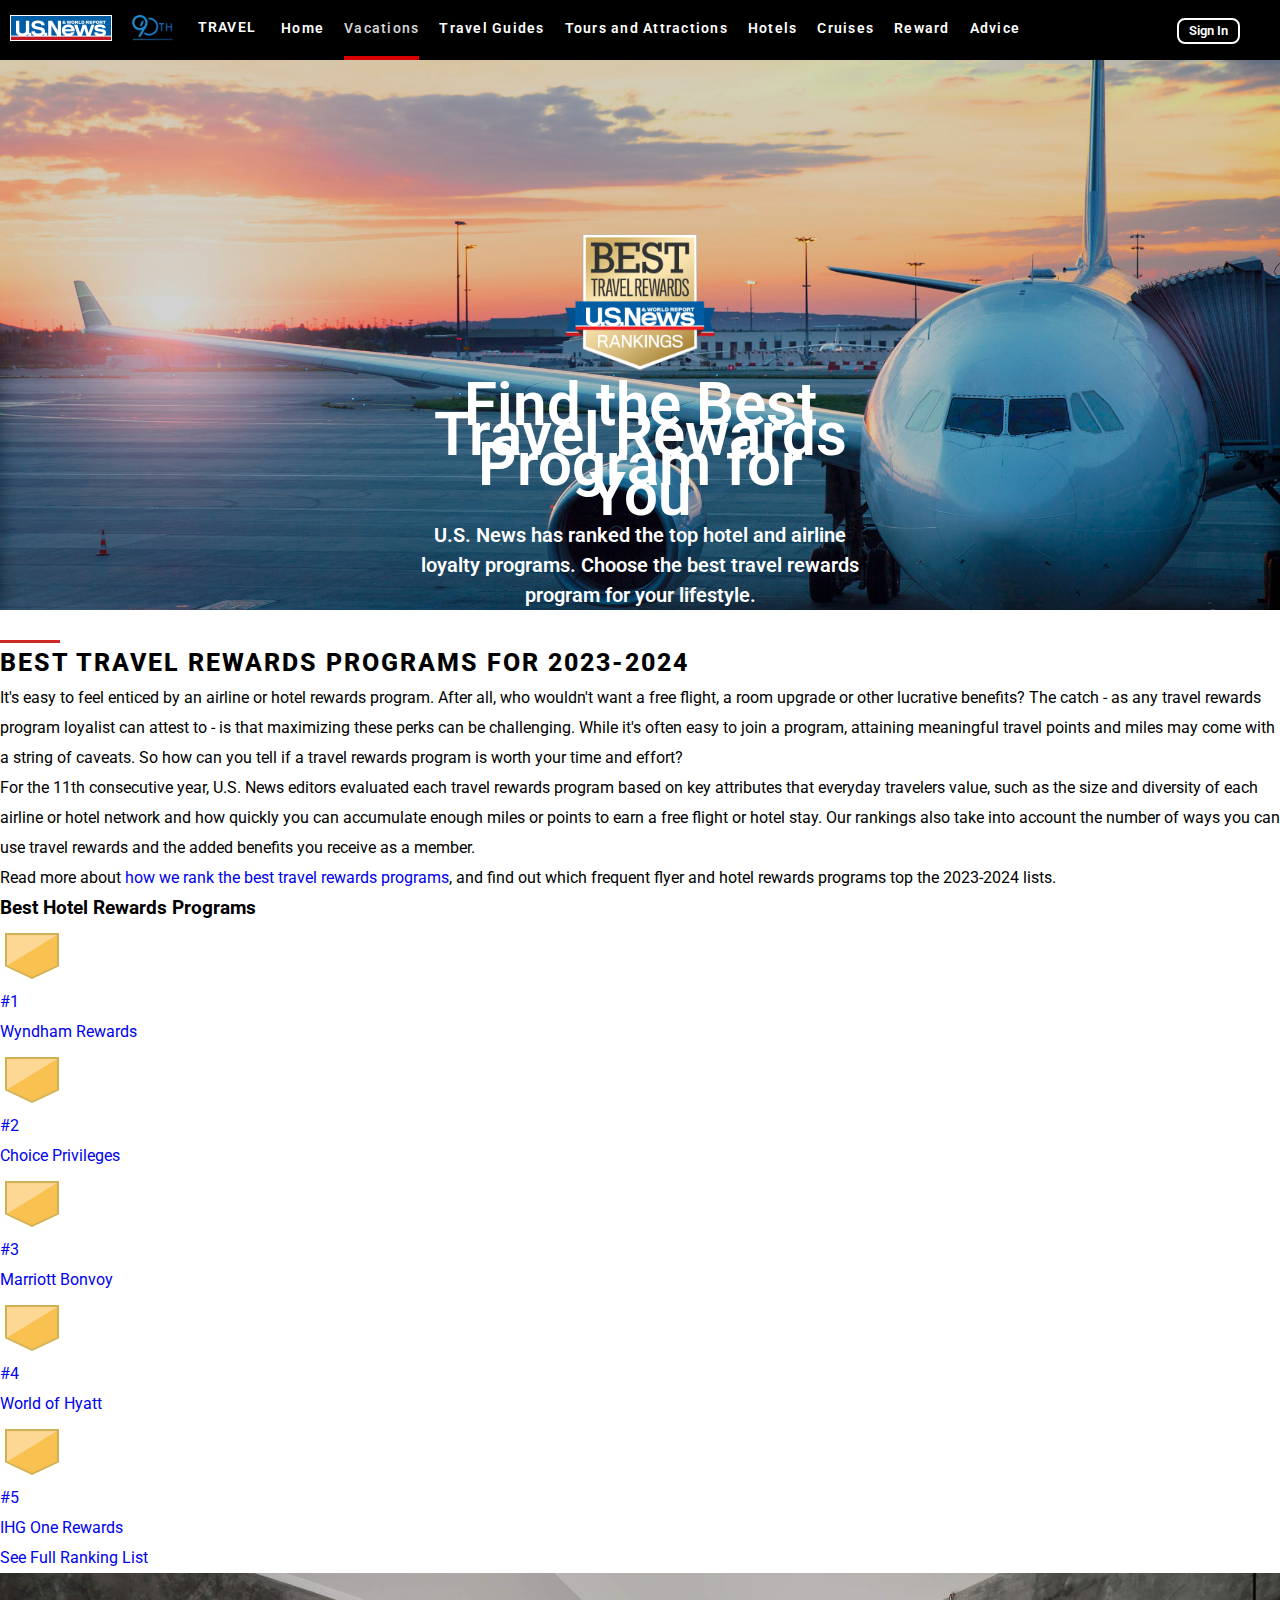
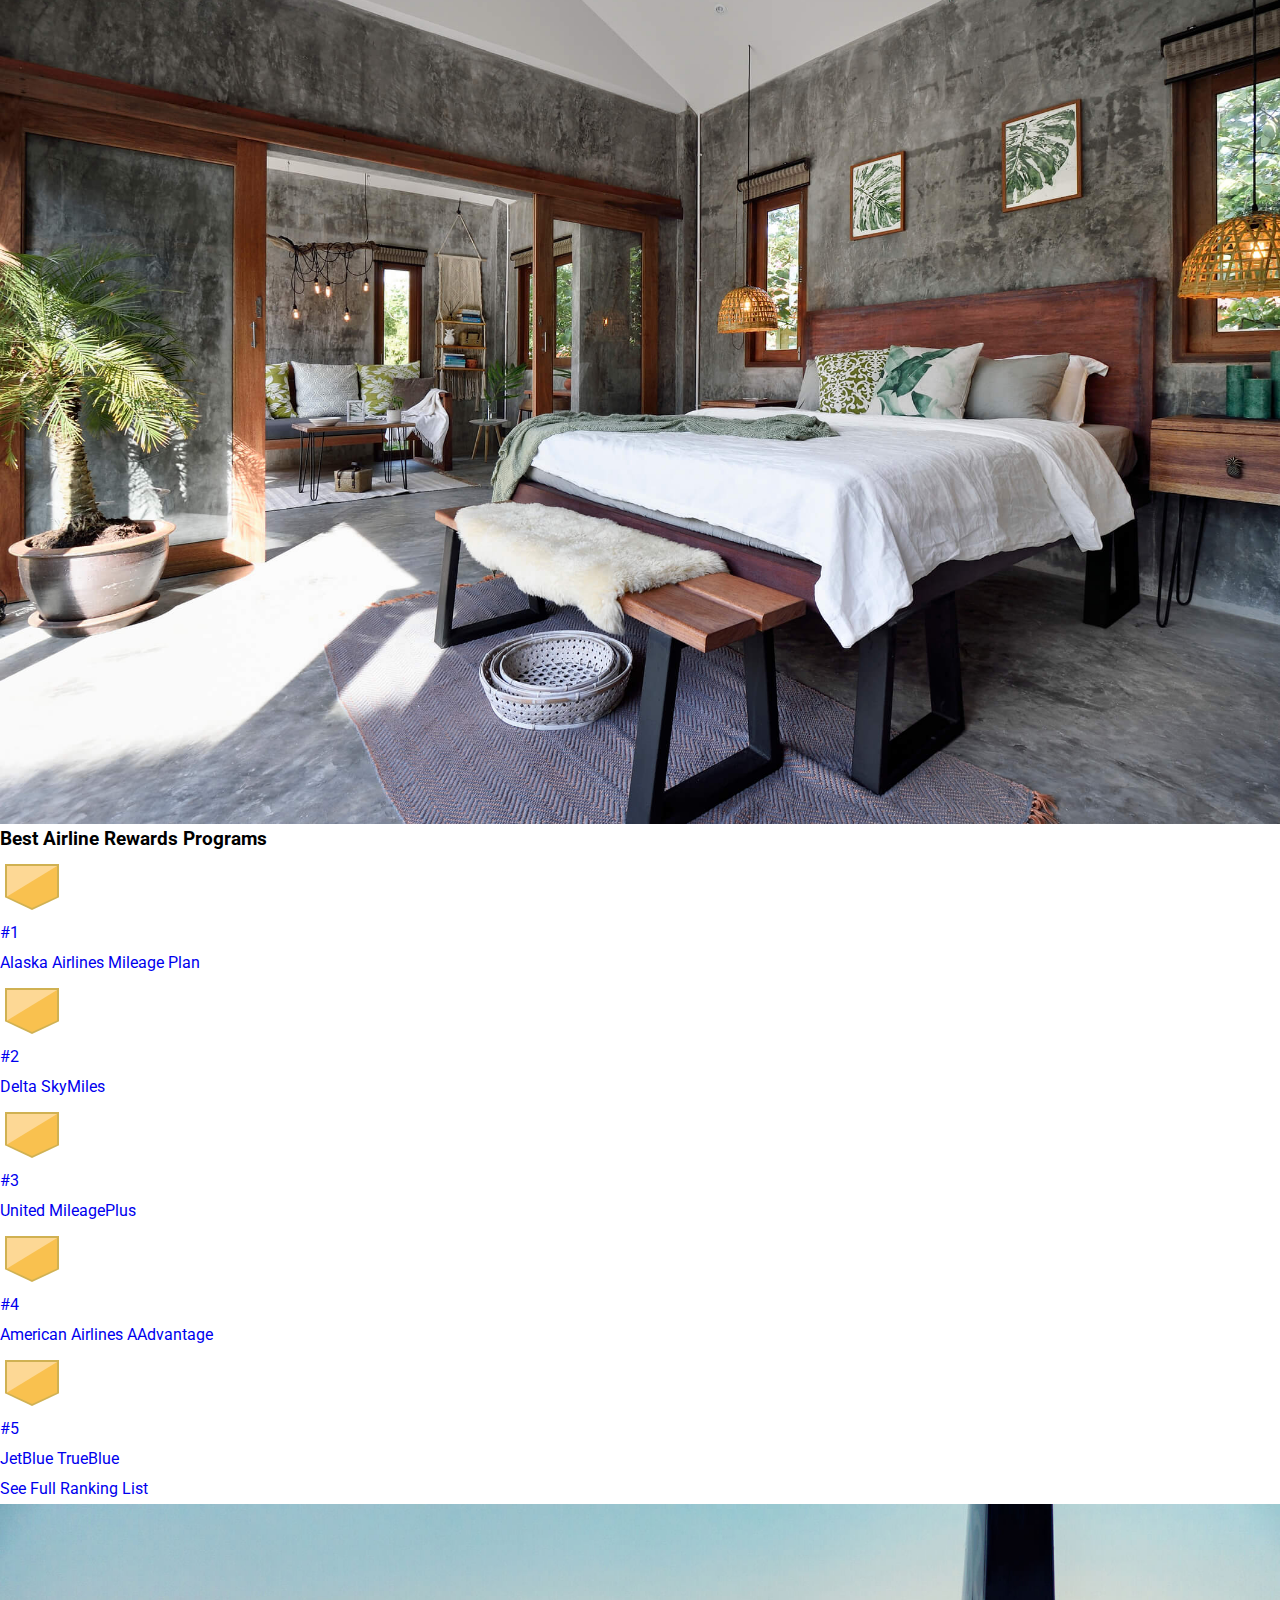
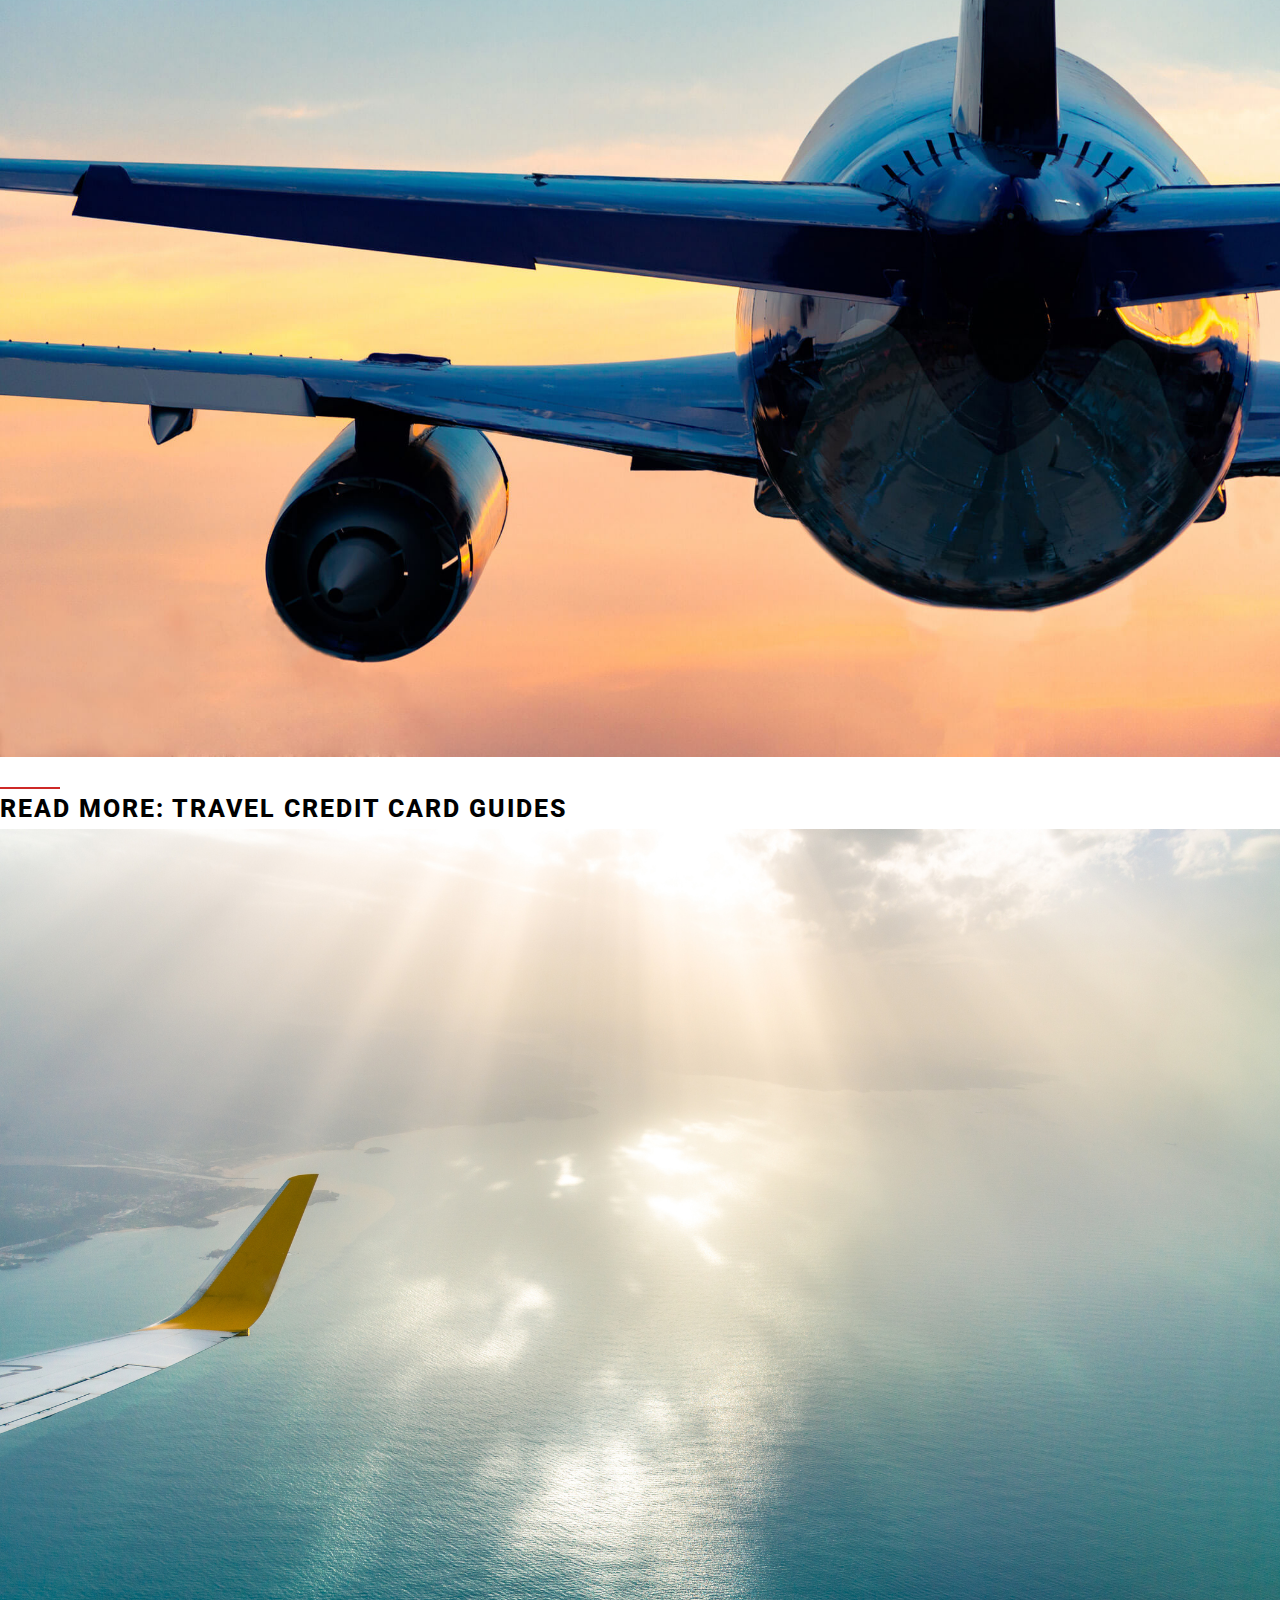
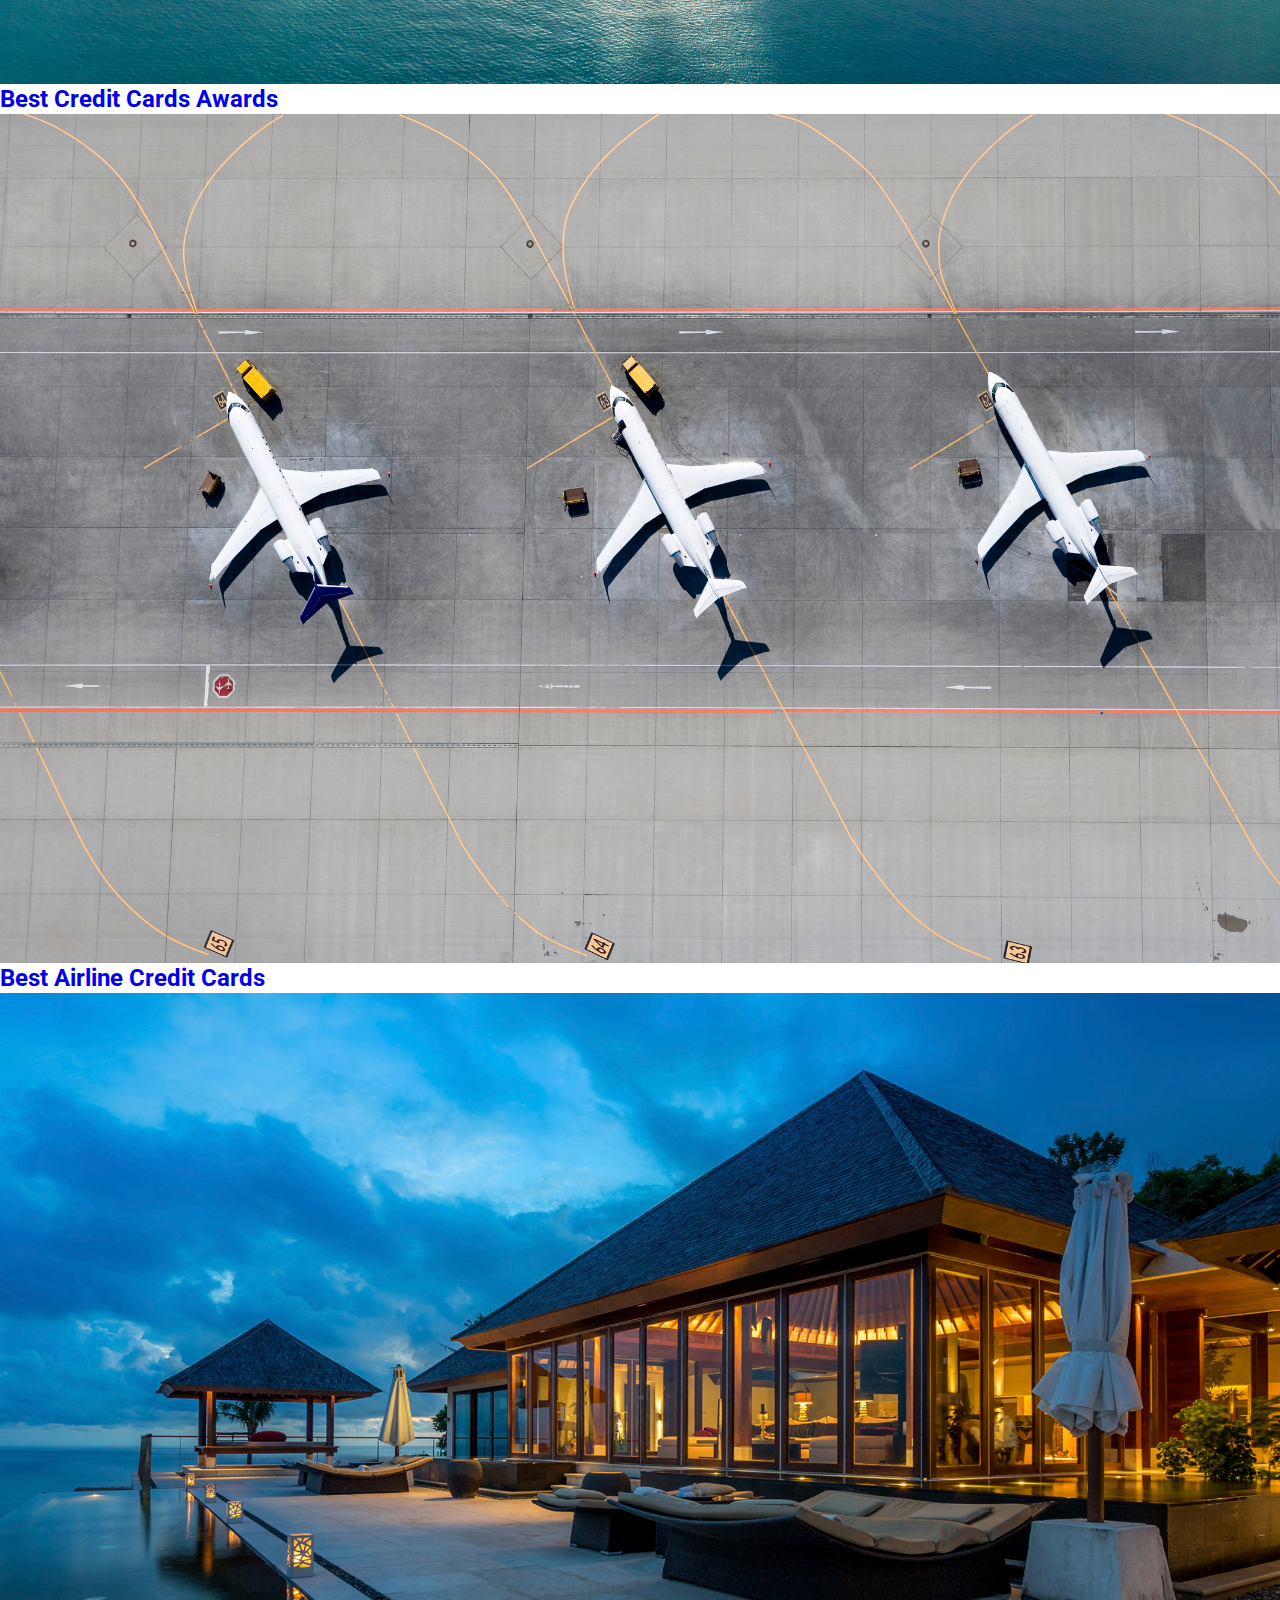
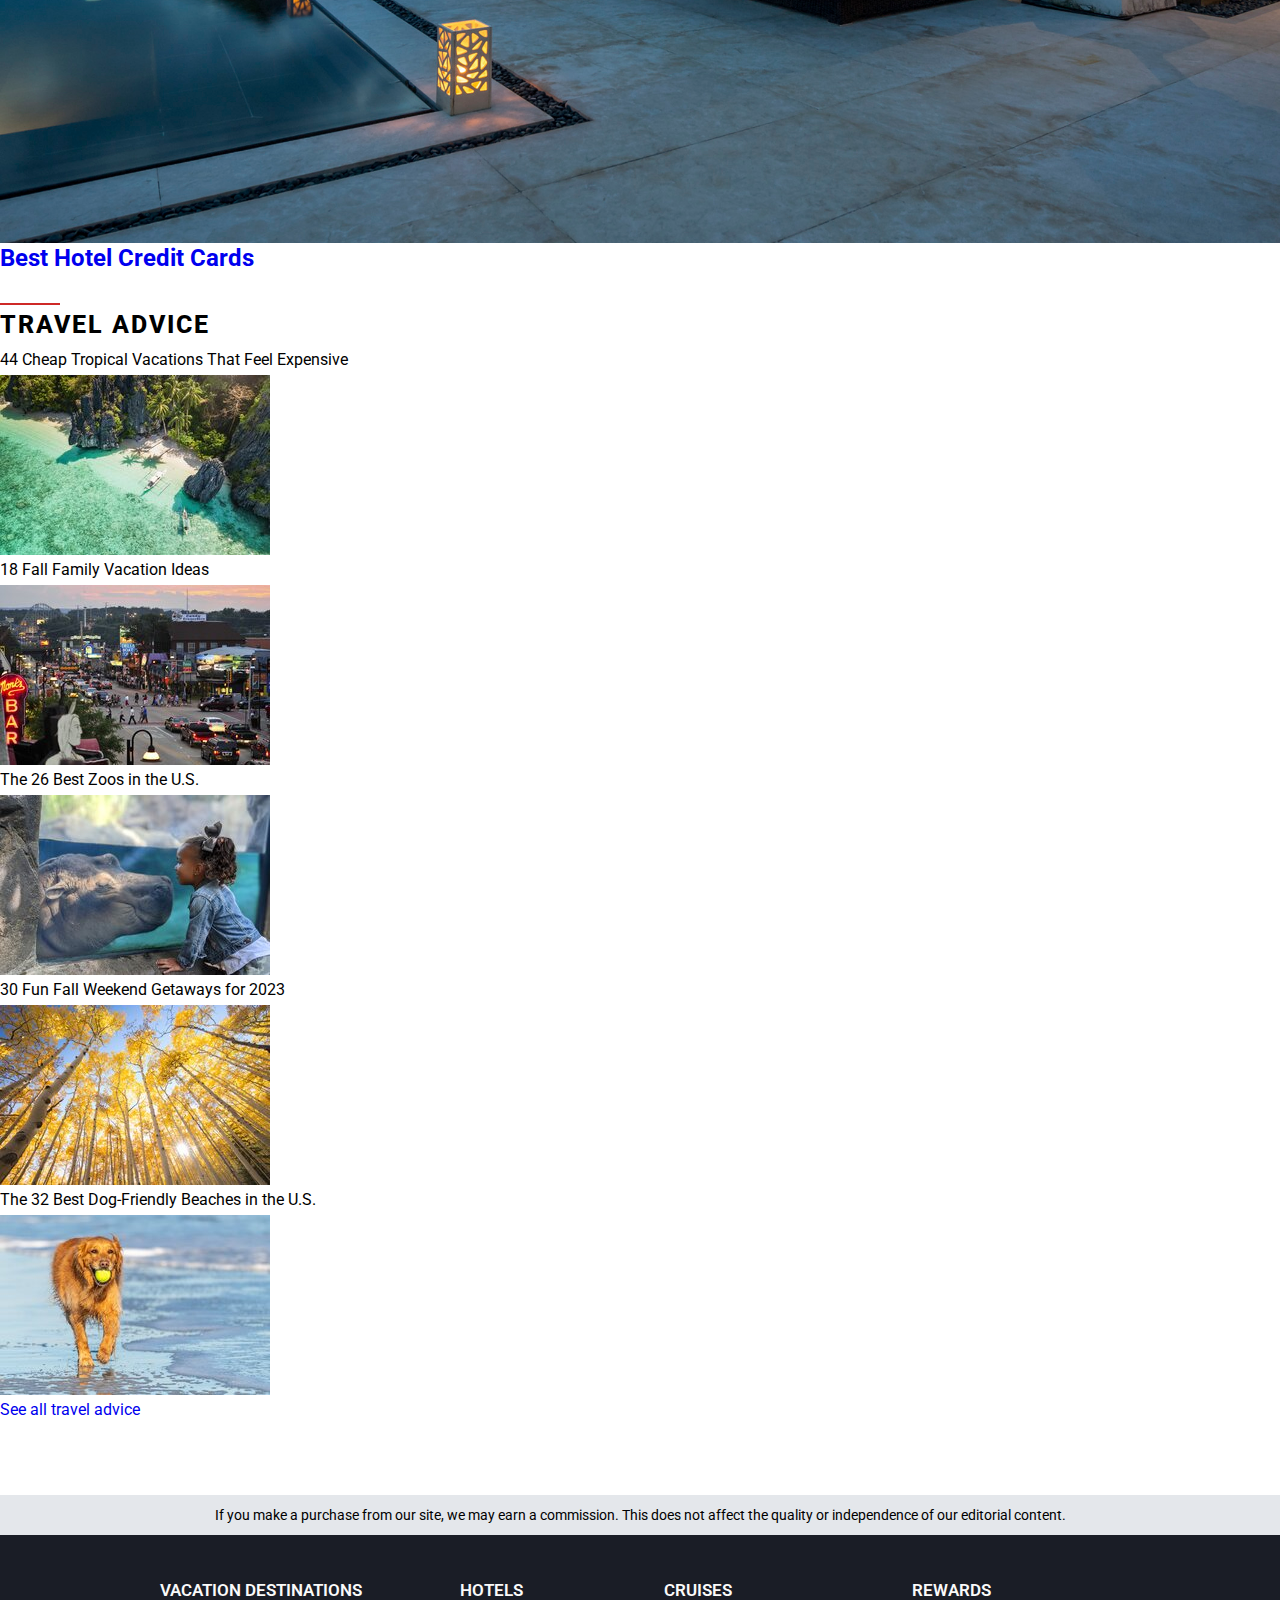
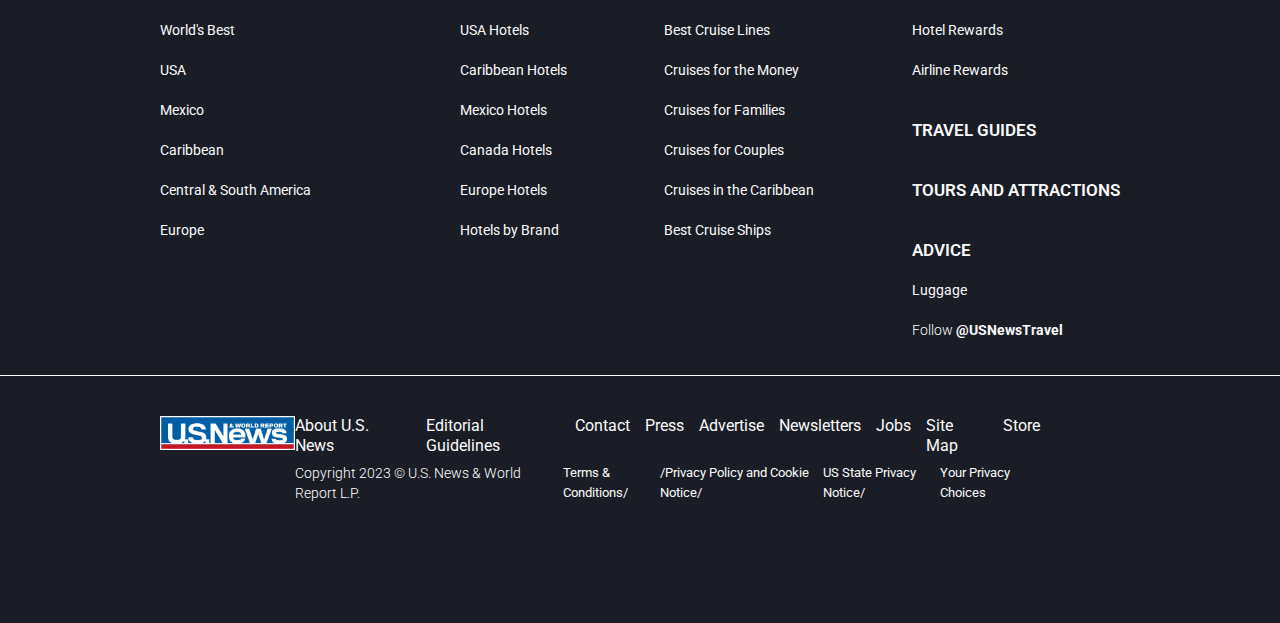
==== reward.html @ b9a73458 "reward page html" ====
<!DOCTYPE html>
<html lang="en">
  <head>
    <meta charset="UTF-8" />
    <meta http-equiv="X-UA-Compatible" content="IE=edge" />
    <meta name="viewport" content="width=device-width, initial-scale=1.0" />
    <title>Reward</title>

    <!-- logo -->
    <link
      rel="shortcut icon"
      href="./assets/logo/logo512.png"
      type="image/png"
    />
    <link
      rel="shortcut icon"
      href="./assets/logo/picture.jpg"
      type="image/jpg"
    />

    <!-- FontAwesome -->
    <link
      rel="stylesheet"
      href="https://cdnjs.cloudflare.com/ajax/libs/font-awesome/6.4.0/css/all.min.css"
      integrity="sha512-iecdLmaskl7CVkqkXNQ/ZH/XLlvWZOJyj7Yy7tcenmpD1ypASozpmT/E0iPtmFIB46ZmdtAc9eNBvH0H/ZpiBw=="
      crossorigin="anonymous"
      referrerpolicy="no-referrer"
    />

    <!-- Bootstrap 5.0.2 -->
    <link
      href="https://cdn.jsdelivr.net/npm/bootstrap@5.0.2/dist/css/bootstrap.min.css"
      rel="stylesheet"
      integrity="sha384-EVSTQN3/azprG1Anm3QDgpJLIm9Nao0Yz1ztcQTwFspd3yD65VohhpuuCOmLASjC"
      crossorigin="anonymous"
    />

    <script
      src="https://cdn.jsdelivr.net/npm/bootstrap@5.0.2/dist/js/bootstrap.bundle.min.js"
      integrity="sha384-MrcW6ZMFYlzcLA8Nl+NtUVF0sA7MsXsP1UyJoMp4YLEuNSfAP+JcXn/tWtIaxVXM"
      crossorigin="anonymous"
      defer
    ></script>

    <script
      src="https://cdn.jsdelivr.net/npm/@popperjs/core@2.9.2/dist/umd/popper.min.js"
      integrity="sha384-IQsoLXl5PILFhosVNubq5LC7Qb9DXgDA9i+tQ8Zj3iwWAwPtgFTxbJ8NT4GN1R8p"
      crossorigin="anonymous"
      defer
    ></script>
    <script
      src="https://cdn.jsdelivr.net/npm/bootstrap@5.0.2/dist/js/bootstrap.min.js"
      integrity="sha384-cVKIPhGWiC2Al4u+LWgxfKTRIcfu0JTxR+EQDz/bgldoEyl4H0zUF0QKbrJ0EcQF"
      crossorigin="anonymous"
      defer
    ></script>

    <!-- OWL carousel2 -->
    <link
      rel="stylesheet"
      href="https://cdnjs.cloudflare.com/ajax/libs/OwlCarousel2/2.3.4/assets/owl.carousel.min.css"
      integrity="sha512-tS3S5qG0BlhnQROyJXvNjeEM4UpMXHrQfTGmbQ1gKmelCxlSEBUaxhRBj/EFTzpbP4RVSrpEikbmdJobCvhE3g=="
      crossorigin="anonymous"
      referrerpolicy="no-referrer"
    />
    <link
      rel="stylesheet"
      href="https://cdnjs.cloudflare.com/ajax/libs/OwlCarousel2/2.3.4/assets/owl.theme.default.min.css"
      integrity="sha512-sMXtMNL1zRzolHYKEujM2AqCLUR9F2C4/05cdbxjjLSRvMQIciEPCQZo++nk7go3BtSuK9kfa/s+a4f4i5pLkw=="
      crossorigin="anonymous"
      referrerpolicy="no-referrer"
    />

    <!-- JQuery has to be above the Javascript -->
    <script
      src="https://cdnjs.cloudflare.com/ajax/libs/jquery/3.7.1/jquery.min.js"
      integrity="sha512-v2CJ7UaYy4JwqLDIrZUI/4hqeoQieOmAZNXBeQyjo21dadnwR+8ZaIJVT8EE2iyI61OV8e6M8PP2/4hpQINQ/g=="
      crossorigin="anonymous"
      referrerpolicy="no-referrer"
    ></script>
    <script
      src="https://cdnjs.cloudflare.com/ajax/libs/OwlCarousel2/2.3.4/owl.carousel.min.js"
      integrity="sha512-bPs7Ae6pVvhOSiIcyUClR7/q2OAsRiovw4vAkX+zJbw3ShAeeqezq50RIIcIURq7Oa20rW2n2q+fyXBNcU9lrw=="
      crossorigin="anonymous"
      referrerpolicy="no-referrer"
    ></script>

    <link rel="stylesheet" href="./assets/css/main.min.css" />
    <!-- <script src="./main.js"></script> -->
  </head>
  <body>
    <div id="reward" class="reward">
      <div class="navbar">
        <div class="left">
          <a href="./index.html"
            ><img
              class="nav special1"
              src="./assets/images/header/logo1.png"
              alt="US-News"
            />
          </a>
          <a href="./index.html"
            ><img
              class="nav special1"
              src="./assets/images/header/90th_logo.png"
              alt="90th"
            />
          </a>
          <div class="nav special2">
            <a href="!#"> travel <i class="fa-solid fa-angles-right"></i></a>
          </div>
          <ul>
            <li class="nav special4"><a href="./index.html">Home</a></li>
            <li class="nav special3">
              <a href="./vacation.html">Vacations</a>
            </li>
            <li class="nav special4"><a href="!#">Travel Guides</a></li>
            <li class="nav lower special4">
              <a href="!#">Tours and Attractions</a>
            </li>
            <li class="nav special4"><a href="!#">Hotels</a></li>
            <li class="nav special4"><a href="!#">Cruises</a></li>
            <li class="nav special4"><a href="./reward.html">Reward</a></li>
            <li class="nav special4"><a href="!#">Advice</a></li>
          </ul>
        </div>

        <div class="right">
          <div class="nav special5">
            <i class="fa-solid fa-magnifying-glass"></i>
          </div>
          <div class="nav special6">
            <button><a href="./sign_in.html">Sign In</a></button>
          </div>
          <div class="nav special5"><i class="fa-solid fa-bars"></i></div>
        </div>

        <div class="table">
          <div class="table-title">
            <a href="./index.html"><p>travel</p></a>
            <a href="./index.html"><i class="fa-solid fa-x"></i></a>
          </div>
          <div class="table-btn">
            <a href="./index.html"><div class="table-btn-detail">home</div></a>
            <a href="./vacation.html"
              ><div class="table-btn-detail">vacations</div></a
            >
            <a href="!#"><div class="table-btn-detail">travel guides</div></a>
            <a href="!#"
              ><div class="table-btn-detail">tours and attractions</div></a
            >
            <a href="!#"><div class="table-btn-detail">hotel</div></a>
            <a href="!#"><div class="table-btn-detail">cruises</div></a>
            <a href="!#"><div class="table-btn-detail">rewards</div></a>
            <a href="!#"><div class="table-btn-detail">advice >></div></a>
          </div>
          <div class="table-title">my account</div>
          <a href="./sign_in.html"
            ><div class="table-btn">
              <i class="fa-solid fa-circle-user"></i>
              sign in
            </div></a
          >
        </div>
      </div>

      <div class="banner">
        <img
          class="banner-image"
          src="./assets/images/reward/banner.jpg"
          alt="banner"
        />
        <div class="banner-information">
          <img src="./assets/images/header/reward.png" alt="Best vacations" />
          <h1>Find the Best Travel Rewards Program for You</h1>
          <h3>
            U.S. News has ranked the top hotel and airline loyalty programs.
            Choose the best travel rewards program for your lifestyle.
          </h3>
        </div>
      </div>

      <div class="body">
        <div class="main">
          <div class="line"></div>
          <h2 class="title">Best Travel Rewards Programs for 2023-2024</h2>
          <div class="main-word">
            <p class="paragraph">
              It's easy to feel enticed by an airline or hotel rewards program.
              After all, who wouldn't want a free flight, a room upgrade or
              other lucrative benefits? The catch - as any travel rewards
              program loyalist can attest to - is that maximizing these perks
              can be challenging. While it's often easy to join a program,
              attaining meaningful travel points and miles may come with a
              string of caveats. So how can you tell if a travel rewards program
              is worth your time and effort?
            </p>
            <p class="paragraph">
              For the 11th consecutive year, U.S. News editors evaluated each
              travel rewards program based on key attributes that everyday
              travelers value, such as the size and diversity of each airline or
              hotel network and how quickly you can accumulate enough miles or
              points to earn a free flight or hotel stay. Our rankings also take
              into account the number of ways you can use travel rewards and the
              added benefits you receive as a member.
            </p>
            <p class="paragraph">
              Read more about
              <a href="./reward.html"
                >how we rank the best travel rewards programs</a
              >, and find out which frequent flyer and hotel rewards programs
              top the 2023-2024 lists.
            </p>
          </div>

          <div class="main-program">
            <div class="description">
              <div class="description-word">
                <h3>Best Hotel Rewards Programs</h3>

                <a href="!#">
                  <img
                    src="./assets/images/header/mini-badge-color.png"
                    alt="gold badge"
                  />
                  <span>#1</span>
                  <p>Wyndham Rewards</p>
                </a>
                <a href="!#">
                  <img
                    src="./assets/images/header/mini-badge-color.png"
                    alt="gold badge"
                  />
                  <span>#2</span>
                  <p>Choice Privileges</p>
                </a>
                <a href="!#">
                  <img
                    src="./assets/images/header/mini-badge-color.png"
                    alt="gold badge"
                  />
                  <span>#3</span>
                  <p>Marriott Bonvoy</p>
                </a>
                <a href="!#">
                  <img
                    src="./assets/images/header/mini-badge-color.png"
                    alt="gold badge"
                  />
                  <span>#4</span>
                  <p>World of Hyatt</p>
                </a>
                <a href="!#">
                  <img
                    src="./assets/images/header/mini-badge-color.png"
                    alt="gold badge"
                  />
                  <span>#5</span>
                  <p>IHG One Rewards</p>
                </a>

                <a class="rank_list" href="!#"
                  >See Full Ranking List <i class="fa-solid fa-angles-right"></i
                ></a>
              </div>
              <a class="description-image" href="!#"
                ><img
                  src="./assets/images/reward/main-page/room.jpg"
                  alt="hotel"
              /></a>
            </div>

            <div class="description">
              <div class="description-word">
                <h3>Best Airline Rewards Programs</h3>

                <a href="!#">
                  <img
                    src="./assets/images/header/mini-badge-color.png"
                    alt="gold badge"
                  />
                  <span>#1</span>
                  <p>Alaska Airlines Mileage Plan</p>
                </a>
                <a href="!#">
                  <img
                    src="./assets/images/header/mini-badge-color.png"
                    alt="gold badge"
                  />
                  <span>#2</span>
                  <p>Delta SkyMiles</p>
                </a>
                <a href="!#">
                  <img
                    src="./assets/images/header/mini-badge-color.png"
                    alt="gold badge"
                  />
                  <span>#3</span>
                  <p>United MileagePlus</p>
                </a>
                <a href="!#">
                  <img
                    src="./assets/images/header/mini-badge-color.png"
                    alt="gold badge"
                    class="hidden"
                  />
                  <span>#4</span>
                  <p>American Airlines AAdvantage</p>
                </a>
                <a href="!#">
                  <img
                    src="./assets/images/header/mini-badge-color.png"
                    alt="gold badge"
                    class="hidden"
                  />
                  <span>#5</span>
                  <p>JetBlue TrueBlue</p>
                </a>

                <a class="rank_list" href="!#"
                  >See Full Ranking List <i class="fa-solid fa-angles-right"></i
                ></a>
              </div>
              <a class="description-image" href="!#"
                ><img
                  src="./assets/images/reward/main-page/airlines.jpg"
                  alt="airlines"
              /></a>
            </div>
          </div>

          <div class="line"></div>
          <h2 class="title">Read more: travel credit card guides</h2>
          <div class="main-cc_guide">
            <a href="!#"
              ><div class="main-cc_guide-detail">
                <img
                  src="./assets/images/reward/travel_guide/credit_card.jpg"
                  alt="Credit Card Award"
                />
                <h2>Best Credit Cards Awards</h2>
              </div></a
            >
            <a href="!#"
              ><div class="main-cc_guide-detail">
                <img
                  src="./assets/images/reward/travel_guide/airline_cc.jpg"
                  alt="Airlines Credit Card"
                />
                <h2>Best Airline Credit Cards</h2>
              </div></a
            >
            <a href="!#"
              ><div class="main-cc_guide-detail">
                <img
                  src="./assets/images/reward/travel_guide/hotels_сс.jpg"
                  alt="Hotel Credit Card"
                />
                <h2>Best Hotel Credit Cards</h2>
              </div></a
            >
          </div>
        </div>

        <div class="advice">
          <div class="line"></div>
          <h2 class="title small">travel advice</h2>
          <div class="advice-detail">
            <div class="box">
              <p class="box-word">
                44 Cheap Tropical Vacations That Feel Expensive
              </p>
              <img
                class="box-image"
                src="./assets/images/reward/travel_advice/tropical.jpg"
                alt="Tropical Vacations"
              />
            </div>
            <div class="box">
              <p class="box-word">18 Fall Family Vacation Ideas</p>
              <img
                class="box-image"
                src="./assets/images/reward/travel_advice/family_vacation.jpg"
                alt="Family Vacations"
              />
            </div>
            <div class="box">
              <p class="box-word">The 26 Best Zoos in the U.S.</p>
              <img
                class="box-image"
                src="./assets/images/reward/travel_advice/zoo.jpg"
                alt="Zoo Vacations"
              />
            </div>
            <div class="box">
              <p class="box-word">30 Fun Fall Weekend Getaways for 2023</p>
              <img
                class="box-image"
                src="./assets/images/reward/travel_advice/weekend.jpg"
                alt="Weekend Vacations"
              />
            </div>
            <div class="box">
              <p class="box-word">
                The 32 Best Dog-Friendly Beaches in the U.S.
              </p>
              <img
                class="box-image"
                src="./assets/images/reward/travel_advice/dog.jpg"
                alt="Dog-Friendly Vacations"
              />
            </div>
          </div>
          <a class="advice-list" href="!#"
            >See all travel advice <i class="fa-solid fa-angles-right"></i
          ></a>
        </div>
      </div>

      <div class="bottom">
        If you make a purchase from our site, we may earn a commission. This
        does not affect the quality or independence of our editorial content.
      </div>

      <div class="link">
        <div class="link-detail">
          <a href="!#"><h3>Vacation Destinations</h3></a>
          <ul>
            <a href="!#"><li class="link-detail-word">World's Best</li></a>
            <a href="!#"><li class="link-detail-word">USA</li></a>
            <a href="!#"><li class="link-detail-word">Mexico</li></a>
            <a href="!#"><li class="link-detail-word">Caribbean</li></a>
            <a href="!#"
              ><li class="link-detail-word">Central & South America</li></a
            >
            <a href="!#"><li class="link-detail-word">Europe</li></a>
          </ul>
        </div>

        <div class="link-detail">
          <a href="!#"><h3>hotels</h3></a>
          <ul>
            <a href="!#"><li class="link-detail-word">USA Hotels</li></a>
            <a href="!#"><li class="link-detail-word">Caribbean Hotels</li></a>
            <a href="!#"><li class="link-detail-word">Mexico Hotels</li></a>
            <a href="!#"><li class="link-detail-word">Canada Hotels</li></a>
            <a href="!#"><li class="link-detail-word">Europe Hotels</li></a>
            <a href="!#"><li class="link-detail-word">Hotels by Brand</li></a>
          </ul>
        </div>

        <div class="link-detail">
          <a href="!#"><h3>Cruises</h3></a>
          <ul>
            <a href="!#"><li class="link-detail-word">Best Cruise Lines</li></a>
            <a href="!#"
              ><li class="link-detail-word">Cruises for the Money</li></a
            >
            <a href="!#"
              ><li class="link-detail-word">Cruises for Families</li></a
            >
            <a href="!#"
              ><li class="link-detail-word">Cruises for Couples</li></a
            >
            <a href="!#"
              ><li class="link-detail-word">Cruises in the Caribbean</li></a
            >
            <a href="!#"><li class="link-detail-word">Best Cruise Ships</li></a>
          </ul>
        </div>

        <div class="link-detail">
          <a href="!#"><h3>Rewards</h3></a>
          <ul>
            <a href="!#"><li class="link-detail-word">Hotel Rewards</li></a>
            <a href="!#"><li class="link-detail-word">Airline Rewards</li></a>
          </ul>
          <a href="!#"><h3>Travel Guides</h3></a>
          <a href="!#"><h3>Tours And Attractions</h3></a>
          <a href="!#"><h3>Advice</h3></a>
          <ul>
            <a href="!#"><li class="link-detail-word">Luggage</li></a>
          </ul>
          <div class="follow">
            <p>Follow <span>@USNewsTravel</span></p>
            <i class="fa-brands fa-instagram"></i>
            <i class="fa-brands fa-twitter"></i>
          </div>
        </div>
      </div>
      <div class="line3"></div>

      <div class="footer">
        <div class="footer-image">
          <img src="./assets/images/header/logo1.png" alt="USNews" />
        </div>

        <div class="footer-information">
          <div class="footer-information-top">
            <a href="!#">About U.S. News</a>
            <a href="!#">Editorial Guidelines</a>
            <a href="!#">Contact</a>
            <a href="!#">Press</a>
            <a href="!#">Advertise</a>
            <a href="!#">Newsletters</a>
            <a href="!#">Jobs</a>
            <a href="!#">Site Map</a>
            <a href="!#">store</a>
          </div>

          <div class="footer-information-bottom">
            <p>Copyright 2023 © U.S. News & World Report L.P.</p>
            <a href="!#">Terms & Conditions/</a>
            <a href="!#">/Privacy Policy and Cookie Notice/</a>
            <a href="!#">US State Privacy Notice/</a>
            <a href="!#"
              >Your Privacy Choices <i class="fa-regular fa-hand"></i
            ></a>
          </div>
        </div>

        <div class="footer-symbol">
          <i class="fa-brands fa-facebook-f"></i>
          <i class="fa-brands fa-twitter"></i>
        </div>
      </div>
    </div>
  </body>
</html>
---- assets/css/main.min.css ----
@import"https://fonts.googleapis.com/css2?family=Roboto:wght@100;400;700&display=swap";@import"https://fonts.googleapis.com/css2?family=Lato:ital,wght@0,400;0,700;1,400;1,700&display=swap";:root{--header-h: 4.7rem}*{margin:0;padding:0;-webkit-box-sizing:border-box;box-sizing:border-box}a,a:active,a:visited{text-decoration:none}ul{list-style-type:none;padding-top:0;padding-left:0;margin-top:0;margin-bottom:0}button{cursor:pointer;border:none;outline:none}img{display:block;max-width:100%}@font-face{font-family:font_back_up;src:url(./font1.woff2) format("woff2"),url(./font2.woff2) format("woff2"),url(./font3.woff2) format("woff2");font-weight:bold;font-style:normal;font-display:fallback}*{font-family:"Roboto",Helvetica,"font_back_up",sans-serif}html{font-size:62.5%;font-family:"Roboto",Helvetica,"font_back_up",sans-serif}body{font-size:1.6rem;line-height:3rem}.screen{background-color:#fff;width:100%;height:100%}.line2{background-color:#e4e4e4;height:.5px;width:100%;margin:2rem 0}.line{background-color:#ce2927;height:2.5px;width:6rem;margin-top:3rem}.line3{background-color:#fff;height:.6px;width:100%}.title{text-transform:uppercase;font-weight:800;font-size:2.5rem;letter-spacing:2px;line-height:4rem}.subTitle{text-transform:capitalize;font-weight:800;font-size:2.3rem;line-height:3.5rem;padding:2rem 0}.slider{width:100%}.slider .carousel-inner .carousel-item img{height:70rem}.slider .carousel-caption{text-align:start;padding-bottom:25rem}.slider .carousel-caption h5{font-size:3rem;line-height:4rem;text-transform:uppercase;font-weight:500}.slider .carousel-caption p{font-size:1.4rem;line-height:3rem;padding:2rem 0;padding-right:50rem;font-weight:lighter}.slider .carousel-caption .banner-button-left{background-color:rgba(0,0,0,0);color:#fff;padding:.5rem 1.5rem;border-radius:5px;text-transform:uppercase;border:2px solid #fff;margin-right:5px}.slider .carousel-caption .banner-button-left:hover{background-color:#1bd5c9}.slider .carousel-caption .banner-button-right{background-color:rgba(0,0,0,0);color:#fff;padding:.5rem 1.5rem;border-radius:5px;text-transform:uppercase;border:2px solid #fff}.slider .carousel-caption .banner-button-right:hover{background-color:#1bd5c9}:root{--nav-height: 3rem}.navbar{background-color:#000;height:6rem;width:100%;display:-webkit-box;display:-ms-flexbox;display:flex;-webkit-box-pack:justify;-ms-flex-pack:justify;justify-content:space-between;padding:0 .5rem;margin:0;position:relative}.navbar .nav{font-size:1.4rem;font-weight:600;margin:0 .5rem;line-height:5.6rem;text-transform:capitalize;letter-spacing:1.25px}.navbar .nav a{color:#fff}.navbar .left{display:-webkit-box;display:-ms-flexbox;display:flex;-webkit-box-align:center;-ms-flex-align:center;align-items:center;gap:1rem}.navbar .left .lower{text-transform:none}.navbar .left .special1{height:3rem;border-bottom:4px solid #000}.navbar .left .special2{text-transform:uppercase;border-bottom:4px solid #000;line-height:3rem;padding:.5rem}.navbar .left .special2 a .fa-angles-right{font-size:.9rem;font-weight:600}.navbar .left .special2:hover{background-color:rgba(211,215,220,.511);opacity:85%;border-radius:7px;-webkit-transition:all .5s ease;transition:all .5s ease}.navbar .left ul{display:-webkit-box;display:-ms-flexbox;display:flex;-webkit-box-align:center;-ms-flex-align:center;align-items:center;gap:1rem}.navbar .left ul .special3{border-bottom:4px solid red;font-weight:500;opacity:85%}.navbar .left ul .special4{border-bottom:4px solid #000}.navbar .left ul .special4:hover{border-bottom:4px solid red;opacity:85%;-webkit-transition:all .5s ease;transition:all .5s ease}.navbar .right{display:-webkit-box;display:-ms-flexbox;display:flex;-webkit-box-align:center;-ms-flex-align:center;align-items:center;color:#fff}.navbar .right .special5{margin:0 .5rem;font-size:1.8rem;line-height:2rem;padding:1rem 1rem}.navbar .right .special5:hover{background-color:rgba(211,215,220,.656);opacity:85%;border-radius:7px;-webkit-transition:all .5s ease;transition:all .5s ease;cursor:pointer}.navbar .right .special6 button{background-color:rgba(0,0,0,0);border:2px solid #fff;line-height:2rem;margin:1rem 0rem;padding:.1rem 1rem;border-radius:8px;font-size:1.3rem;font-weight:600}.navbar .right .special6 button:hover{-webkit-box-shadow:#111 0px 0px 0px 2px,#fff 0px 0px 0px 3px;box-shadow:#111 0px 0px 0px 2px,#fff 0px 0px 0px 3px;-webkit-transition:all .5s ease;transition:all .5s ease}.navbar .table{z-index:999;color:#fff;background-color:#000;margin:0;padding:.5rem 1.5rem;width:30rem;position:absolute;top:6rem;right:0;display:none}.navbar .table-title{text-transform:uppercase;font-size:1.8rem;font-weight:600;opacity:70%;display:-webkit-box;display:-ms-flexbox;display:flex;-webkit-box-pack:justify;-ms-flex-pack:justify;justify-content:space-between;max-height:3rem;margin-bottom:1rem}.navbar .table-btn{margin-bottom:2rem;text-transform:capitalize;font-size:1.7rem;font-weight:600}.navbar .table-btn-detail{text-transform:capitalize;font-size:1.7rem;font-weight:600}.navbar .table a{color:#fff}.navbar #home>div.navbar>div.right>div:nth-child(3):hover .table{display:block}@media screen and (max-width: 46.1875em){.navbar .left ul{display:none}.navbar .table{width:25rem}}.banner{position:relative}.banner-image{width:100%;height:55rem;-o-object-fit:cover;object-fit:cover}.banner-information{position:absolute;display:-webkit-box;display:-ms-flexbox;display:flex;-webkit-box-orient:vertical;-webkit-box-direction:normal;-ms-flex-direction:column;flex-direction:column;-webkit-box-align:center;-ms-flex-align:center;align-items:center;-webkit-box-pack:center;-ms-flex-pack:center;justify-content:center;text-align:center;-webkit-transform:translateY(-100%);transform:translateY(-100%);padding:0 42rem}.banner-information img{width:15rem}.banner-information h1{color:#fff;font-size:6rem;padding-top:2rem;font-weight:600}.banner-information h3{color:#fff;font-size:2rem;padding-top:1rem;font-weight:600}.banner-information .banner-information-search{padding:2.5rem 0;display:-webkit-box;display:-ms-flexbox;display:flex}.banner-information .banner-information-search .space{width:57rem;height:5rem;padding:1rem;border-top-left-radius:5px;border-bottom-left-radius:5px;border:none}.banner-information .banner-information-search .search{width:9rem;height:5rem;padding:1rem;font-size:1.9rem;text-transform:capitalize;color:#fff;font-weight:600;background-color:#ce2927;border-top-right-radius:5px;border-bottom-right-radius:5px}.banner-information .banner-information-search .search:hover{background-color:#b92523}.banner-information p{padding-top:5rem}.banner-information p a{color:#fff;font-size:1.4rem}.banner-information p a span{font-weight:600}.vacation .banner-information{padding:0 33rem}.vacation .banner-information h3{padding-bottom:5rem}@media screen and (max-width: 46.1875em){.banner{position:relative;width:100%}.banner-image{-o-object-fit:fill;object-fit:fill;height:40rem}.banner-information{padding:0 5rem}.banner-information img{width:15rem}.banner-information h1{font-size:3rem}.banner-information h3{font-size:1.5rem}.banner-information .banner-information-search .space{width:30rem;height:4rem}.banner-information .banner-information-search .search{width:9rem;height:4rem;font-size:1.9rem;line-height:1.9rem}.banner-information p{padding-top:2rem}.vacation .banner-information{padding:0 10rem}}.bottom{margin-top:7rem;padding:0;background-color:#e4e7eb;line-height:4rem;text-align:center;font-size:1.4rem}.link{background-color:#1a1d26;padding:0 16rem;padding-top:2rem;display:-webkit-box;display:-ms-flexbox;display:flex;-webkit-box-pack:justify;-ms-flex-pack:justify;justify-content:space-between}.link-detail{display:-webkit-box;display:-ms-flexbox;display:flex;-webkit-box-orient:vertical;-webkit-box-direction:normal;-ms-flex-direction:column;flex-direction:column;gap:1rem;padding-bottom:3rem}.link-detail h3{text-transform:uppercase;font-size:1.7rem;font-weight:600;margin-top:2rem}.link-detail h3:hover{opacity:80%;-webkit-transition:opacity .3s ease-in-out;transition:opacity .3s ease-in-out}.link-detail a{color:#fafafa}.link-detail ul{display:-webkit-box;display:-ms-flexbox;display:flex;-webkit-box-orient:vertical;-webkit-box-direction:normal;-ms-flex-direction:column;flex-direction:column;gap:1rem}.link-detail ul li{font-size:1.4rem;font-weight:400}.link-detail .follow{display:-webkit-box;display:-ms-flexbox;display:flex;color:#fafafa;font-size:1.4rem;font-weight:300}.link-detail .follow span{font-weight:700}.link-detail .follow i{line-height:2.7rem;padding-left:1.5rem;font-size:1.8rem}.footer{background-color:#1a1d26;padding:4rem 16rem 12rem 16rem;display:-webkit-box;display:-ms-flexbox;display:flex;-webkit-box-pack:justify;-ms-flex-pack:justify;justify-content:space-between}.footer-image{height:4rem;width:16rem}.footer-information{padding-right:5rem;display:-webkit-box;display:-ms-flexbox;display:flex;-webkit-box-orient:vertical;-webkit-box-direction:normal;-ms-flex-direction:column;flex-direction:column;line-height:2rem}.footer-information a{color:#fafafa}.footer-information-top{display:-webkit-box;display:-ms-flexbox;display:flex;gap:1.5rem;text-transform:capitalize;padding-bottom:.7rem}.footer-information-bottom{display:-webkit-box;display:-ms-flexbox;display:flex;-webkit-box-orient:horizontal;-webkit-box-direction:normal;-ms-flex-direction:row;flex-direction:row;font-size:1.3rem}.footer-information-bottom p{padding-right:2rem;font-weight:300;color:#fff;font-size:1.4rem}.footer-symbol{display:-webkit-box;display:-ms-flexbox;display:flex;-webkit-box-orient:horizontal;-webkit-box-direction:normal;-ms-flex-direction:row;flex-direction:row;gap:3rem;font-size:2rem;padding-top:1rem}.footer-symbol i{color:#fafafa}@media screen and (max-width: 46.1875em){.bottom{margin-top:5rem;padding:1rem 2rem;line-height:2.5rem}.link{display:-webkit-box;display:-ms-flexbox;display:flex;-webkit-box-orient:vertical;-webkit-box-direction:normal;-ms-flex-direction:column;flex-direction:column;-webkit-box-align:center;-ms-flex-align:center;align-items:center;text-align:center}.link-detail{padding-bottom:1rem}.link-detail ul{display:none}.footer{display:-webkit-box;display:-ms-flexbox;display:flex;-webkit-box-orient:vertical;-webkit-box-direction:normal;-ms-flex-direction:column;flex-direction:column;-webkit-box-align:center;-ms-flex-align:center;align-items:center;padding:3rem 5rem}.footer-information{margin-top:4rem;padding-right:5rem;display:-webkit-box;display:-ms-flexbox;display:flex;-webkit-box-orient:vertical;-webkit-box-direction:normal;-ms-flex-direction:column;flex-direction:column;line-height:2rem}.footer-information-top{display:-webkit-box;display:-ms-flexbox;display:flex;gap:1.5rem;text-transform:capitalize;padding-bottom:.7rem;-ms-flex-wrap:wrap;flex-wrap:wrap;-webkit-box-pack:center;-ms-flex-pack:center;justify-content:center;margin-bottom:2rem}}.home .body{padding:0 16rem}.home .body .top{display:-webkit-box;display:-ms-flexbox;display:flex;-webkit-box-orient:horizontal;-webkit-box-direction:normal;-ms-flex-direction:row;flex-direction:row;-webkit-box-pack:justify;-ms-flex-pack:justify;justify-content:space-between;margin-top:4rem}.home .body .top a{text-align:center;color:#000;border:.5px solid rgba(0,0,0,.15);width:28rem;border-top-right-radius:5px;border-top-left-radius:5px}.home .body .top a:hover{-webkit-box-shadow:0 0 2px 2px rgba(0,0,0,.15);box-shadow:0 0 2px 2px rgba(0,0,0,.15);-webkit-transition:all .3s ease-in-out;transition:all .3s ease-in-out}.home .body .top a img{border-top-right-radius:5px;border-top-left-radius:5px}.home .body .top a h2{text-transform:capitalize;font-size:2.5rem;font-weight:600;padding:2rem 0}.home .body .advice_mobile{display:none}.home .body .advice-top{display:-webkit-box;display:-ms-flexbox;display:flex;-webkit-box-orient:horizontal;-webkit-box-direction:normal;-ms-flex-direction:row;flex-direction:row;-webkit-box-pack:justify;-ms-flex-pack:justify;justify-content:space-between}.home .body .advice-top a p{color:#1263d3;text-transform:capitalize;font-weight:700}.home .body .advice-top a p i{font-size:.9rem}.home .body .advice-top a p:hover{color:#00206b;-webkit-transition:color .3s ease-in-out;transition:color .3s ease-in-out}.home .body .advice-body{display:-webkit-box;display:-ms-flexbox;display:flex;gap:3.2rem}.home .body .advice-body img{border-radius:5px;-webkit-box-shadow:0 0 4px 3px rgba(0,0,0,.15);box-shadow:0 0 4px 3px rgba(0,0,0,.15);opacity:70%;width:100%;height:100%;-o-object-fit:cover;object-fit:cover}.home .body .advice-body .image{position:relative;border-radius:5px;background:-webkit-gradient(linear, left bottom, left top, from(rgb(0, 0, 0)), color-stop(70%, rgba(17, 17, 17, 0.3)), to(rgb(17, 17, 17)));background:linear-gradient(0deg, rgb(0, 0, 0), rgba(17, 17, 17, 0.3) 70%, rgb(17, 17, 17))}.home .body .advice-body .image p{position:absolute;z-index:10;color:#fff}.home .body .advice-body .image p:hover{opacity:80%}.home .body .advice-body .image:hover img{opacity:50%;-webkit-transition:opacity .3s ease-in-out;transition:opacity .3s ease-in-out}.home .body .advice-body-left{-webkit-box-flex:1;-ms-flex:1;flex:1;display:-webkit-box;display:-ms-flexbox;display:flex;-webkit-box-orient:vertical;-webkit-box-direction:normal;-ms-flex-direction:column;flex-direction:column;gap:3.2rem}.home .body .advice-body-left .left1{height:41rem}.home .body .advice-body-left .left2{height:58rem}.home .body .advice-body-right{-webkit-box-flex:1;-ms-flex:1;flex:1;display:-webkit-box;display:-ms-flexbox;display:flex;-webkit-box-orient:vertical;-webkit-box-direction:normal;-ms-flex-direction:column;flex-direction:column;gap:3.2rem}.home .body .advice-body-right .firstLine{display:-webkit-box;display:-ms-flexbox;display:flex;gap:3.2rem}.home .body .advice-body-right .firstLine img{height:43rem}.home .body .advice-body-right .secondLine img{height:40rem}.home .body .advice-body .description1{bottom:3rem;left:3rem;font-size:3.5rem;font-weight:800;margin-right:15rem}.home .body .advice-body .description2{bottom:1rem;left:3rem;font-size:2rem;font-weight:800}.home .body .go .owl-carousel{position:relative}.home .body .go .owl-carousel .go-body-image{margin-top:2rem;border:.5px solid rgba(0,0,0,.15);border-top-right-radius:5px;border-top-left-radius:5px}.home .body .go .owl-carousel .go-body-image img{border-top-right-radius:5px;border-top-left-radius:5px;height:17rem}.home .body .go .owl-carousel .go-body-image .word{text-align:center;color:#000;font-size:2.5rem;font-weight:700;line-height:5rem}.home .body .go .owl-carousel .owl-nav{font-size:7rem;color:#fff;line-height:7rem}.home .body .go .owl-carousel .owl-nav .owl-prev{position:absolute;top:9rem;left:.5rem;z-index:10}.home .body .go .owl-carousel .owl-nav .owl-prev:hover{background-color:rgba(0,0,0,0)}.home .body .go .owl-carousel .owl-nav .owl-next{position:absolute;top:9rem;right:.5rem;z-index:10}.home .body .go .owl-carousel .owl-nav .owl-next:hover{background-color:rgba(0,0,0,0)}.home .body .rank-detail{display:-webkit-box;display:-ms-flexbox;display:flex;margin-top:2rem}.home .body .rank-detail-image{-webkit-box-flex:2.5;-ms-flex:2.5;flex:2.5;border:.5px solid rgba(0,0,0,.25);border-top-right-radius:5px;border-top-left-radius:5px}.home .body .rank-detail-image:hover{-webkit-box-shadow:0 0 4px 3px rgba(0,0,0,.15);box-shadow:0 0 4px 3px rgba(0,0,0,.15);-webkit-transition:-webkit-box-shadow .3s ease-in-out;transition:-webkit-box-shadow .3s ease-in-out;transition:box-shadow .3s ease-in-out;transition:box-shadow .3s ease-in-out, -webkit-box-shadow .3s ease-in-out}.home .body .rank-detail-image img{height:23rem;width:100%;border-top-right-radius:5px;border-top-left-radius:5px}.home .body .rank-detail-image .description{text-align:center;color:#000;font-size:2.5rem;font-weight:700;line-height:5rem}.home .body .rank-detail-best{padding:0 3rem;-webkit-box-flex:3;-ms-flex:3;flex:3;display:-webkit-box;display:-ms-flexbox;display:flex;-webkit-box-orient:vertical;-webkit-box-direction:normal;-ms-flex-direction:column;flex-direction:column}.home .body .rank-detail-best h3{text-transform:capitalize;font-size:1.8rem;font-weight:700;word-spacing:1px;letter-spacing:1px;margin-bottom:2rem}.home .body .rank-detail-best a{display:-webkit-box;display:-ms-flexbox;display:flex;-webkit-box-orient:horizontal;-webkit-box-direction:normal;-ms-flex-direction:row;flex-direction:row;color:#000}.home .body .rank-detail-best a img{height:2.2rem}.home .body .rank-detail-best a span{padding:0 1rem;font-weight:600}.home .body .rank-detail-best a p{font-size:1.7rem}.home .body .rank-detail-best .rank_list{color:#1263d3;font-weight:600;line-height:1.4rem;font-size:1.4rem}.home .body .rank-detail-best .rank_list i{font-size:.9rem;line-height:1.7rem;padding-left:5px}.home .body .rank-detail-best .rank_hotel{margin-top:2rem;font-size:1.5rem;font-weight:600;word-spacing:.5px}.home .body .rank-detail-best .rank_hotel i{line-height:2.7rem;margin-right:1rem}.home .body .rank-detail-more{-webkit-box-flex:2;-ms-flex:2;flex:2;display:-webkit-box;display:-ms-flexbox;display:flex;-webkit-box-orient:vertical;-webkit-box-direction:normal;-ms-flex-direction:column;flex-direction:column}.home .body .rank-detail-more h3{text-transform:capitalize;font-size:1.8rem;font-weight:700;word-spacing:1px;letter-spacing:1px;margin-bottom:2rem}.home .body .rank-detail-more a{color:#000;font-weight:500}@media screen and (max-width: 46.1875em){.home .body{padding:0 2rem}.home .body .top{display:grid;grid-template-rows:repeat(2, 1fr);grid-template-columns:repeat(2, 1fr);gap:2.5rem;margin-top:2rem}.home .body .top a{width:-webkit-fit-content;width:-moz-fit-content;width:fit-content}.home .body .top a h2{font-size:2rem}.home .body .top a p{display:none}.home .body .advice_mobile{display:block}.home .body .advice_mobile .advice-top{display:-webkit-box;display:-ms-flexbox;display:flex;-webkit-box-orient:horizontal;-webkit-box-direction:normal;-ms-flex-direction:row;flex-direction:row;-webkit-box-pack:justify;-ms-flex-pack:justify;justify-content:space-between}.home .body .advice_mobile .advice-top a p{color:#1263d3;text-transform:capitalize;font-weight:700}.home .body .advice_mobile .advice-top a p i{font-size:.9rem}.home .body .advice_mobile .advice-top a p:hover{color:#00206b;-webkit-transition:color .3s ease-in-out;transition:color .3s ease-in-out}.home .body .advice_mobile .owl-carousel{position:relative}.home .body .advice_mobile .owl-carousel .advice-body-image{margin-top:2rem;border:.5px solid rgba(0,0,0,.15);border-top-right-radius:5px;border-top-left-radius:5px;position:relative}.home .body .advice_mobile .owl-carousel .advice-body-image img{border-top-right-radius:5px;border-top-left-radius:5px;height:17rem}.home .body .advice_mobile .owl-carousel .advice-body-image .word{font-size:2rem;font-weight:700;line-height:2rem;position:absolute;bottom:1rem;color:#fff;padding:0 1rem}.home .body .advice_mobile .owl-carousel .owl-nav{font-size:7rem;color:#fff;line-height:7rem}.home .body .advice_mobile .owl-carousel .owl-nav .owl-prev{position:absolute;top:9rem;left:.5rem;z-index:10}.home .body .advice_mobile .owl-carousel .owl-nav .owl-prev:hover{background-color:rgba(0,0,0,0)}.home .body .advice_mobile .owl-carousel .owl-nav .owl-next{position:absolute;top:9rem;right:.5rem;z-index:10}.home .body .advice_mobile .owl-carousel .owl-nav .owl-next:hover{background-color:rgba(0,0,0,0)}.home .body .advice{display:none}.home .body .rank-detail{display:-webkit-box;display:-ms-flexbox;display:flex;-webkit-box-pack:justify;-ms-flex-pack:justify;justify-content:space-between;margin-top:2rem}.home .body .rank-detail-image{display:none}.home .body .rank-detail-best{padding-left:1rem;-webkit-box-flex:2;-ms-flex:2;flex:2}}.signIn{height:100vh;width:100%;background-color:#909090;padding:3rem 0;overflow:hidden}.signIn .main{padding:4rem 2rem;background-color:#fff;margin:0 auto;display:block;width:70rem;-webkit-box-shadow:0px 0px 5px 5px rgba(43,43,43,.2117647059),0px 0px 2px 2px rgba(43,43,43,.2117647059),0px 0px 3px 3px rgba(43,43,43,.2117647059),0px 0px 4px 4px rgba(43,43,43,.2117647059);box-shadow:0px 0px 5px 5px rgba(43,43,43,.2117647059),0px 0px 2px 2px rgba(43,43,43,.2117647059),0px 0px 3px 3px rgba(43,43,43,.2117647059),0px 0px 4px 4px rgba(43,43,43,.2117647059);position:relative}.signIn .main .image{width:20rem;margin:0 auto;margin-bottom:3rem;-webkit-box-shadow:0px 0px 8px 1px #888;box-shadow:0px 0px 8px 1px #888}.signIn .main-detail{display:-webkit-box;display:-ms-flexbox;display:flex}.signIn .main-detail .guide{line-height:1.7rem;font-size:1.7rem}.signIn .main-detail a:hover{text-decoration:underline}.signIn .main-detail-left{display:-webkit-box;display:-ms-flexbox;display:flex;-webkit-box-flex:10;-ms-flex:10;flex:10;-webkit-box-orient:vertical;-webkit-box-direction:normal;-ms-flex-direction:column;flex-direction:column;gap:2rem;padding-right:2rem}.signIn .main-detail-left span{width:4rem;background-color:rgba(0,0,0,0)}.signIn .main-detail-left .social-logo{width:2rem}.signIn .main-detail-left .detail{font-size:1.7rem;font-weight:500;line-height:1.7rem;padding-top:1rem}.signIn .main-detail-left .apple{display:-webkit-box;display:-ms-flexbox;display:flex;background-color:#000;color:#fff;gap:3rem;-webkit-box-align:center;-ms-flex-align:center;align-items:center;padding:.15rem .25rem;border-radius:3px;height:4rem}.signIn .main-detail-left .apple:hover{color:#ccc;-webkit-transition:all .3s ease-in-out;transition:all .3s ease-in-out}.signIn .main-detail-left .google{display:-webkit-box;display:-ms-flexbox;display:flex;background-color:#4285f4;color:#fff;gap:3rem;-webkit-box-align:center;-ms-flex-align:center;align-items:center;padding:.15rem .25rem;border-radius:3px;height:4rem}.signIn .main-detail-left .google .social-logo{background-color:#fff;height:3.5rem;width:4rem;padding:.5rem 1rem;border-radius:3px}.signIn .main-detail-left .google:hover{background-color:#3f7ce8;-webkit-transition:all .3s ease-in-out;transition:all .3s ease-in-out}.signIn .main-detail-left .facebook{display:-webkit-box;display:-ms-flexbox;display:flex;background-color:#4267b2;color:#fff;gap:3rem;-webkit-box-align:center;-ms-flex-align:center;align-items:center;padding:.15rem .25rem;border-radius:3px;height:4rem;width:100%}.signIn .main-detail-left .facebook .social-logo{height:3rem;width:3.5rem;border-radius:3px}.signIn .main-detail-left .facebook:hover{background-color:#2955ad;-webkit-transition:all .3s ease-in-out;transition:all .3s ease-in-out}.signIn .main-detail-left .description{font-size:1.1rem}.signIn .main-detail-right{-webkit-box-flex:10;-ms-flex:10;flex:10;display:-webkit-box;display:-ms-flexbox;display:flex;-webkit-box-orient:vertical;-webkit-box-direction:normal;-ms-flex-direction:column;flex-direction:column;border-left:3px solid rgba(243,241,241,.782);padding-left:2rem}.signIn .main-detail-right .or{position:absolute;left:49%;top:50%;-webkit-transform:translate(-50% -50%);transform:translate(-50% -50%);width:2rem;height:7rem;background-color:#fff;line-height:7rem;text-align:center}.signIn .main-detail-right .body .login{display:-webkit-box;display:-ms-flexbox;display:flex;-webkit-box-orient:vertical;-webkit-box-direction:normal;-ms-flex-direction:column;flex-direction:column}.signIn .main-detail-right .body .login-word{text-transform:capitalize;font-weight:600}.signIn .main-detail-right .body .login-box{height:4rem;border-radius:3px;padding:0 1rem;border:1px solid #ccc}.signIn .main-detail-right .body .login-btn{height:4.5rem;background-color:#c4212a;color:#fff;font-size:1.8rem;border-radius:3px;margin-top:2rem}.signIn .main-detail-right .body .login-btn:hover{background-color:#a61c1e}.signIn .main-detail-right .body .login-information{margin:1rem auto}@media screen and (max-width: 46.1875em){.signIn{padding:1rem 0}.signIn .main{width:35rem;padding-top:2rem;padding:2rem 2rem}.signIn .main-detail{display:-webkit-box;display:-ms-flexbox;display:flex;-webkit-box-orient:vertical;-webkit-box-direction:normal;-ms-flex-direction:column;flex-direction:column}.signIn .main-detail-left{gap:1rem;padding-right:0}.signIn .main-detail-left .description{font-size:1.2rem}.signIn .main-detail-right{border-top:3px solid rgba(243,241,241,.782);border-left:none;padding-left:0;padding-top:2rem}.signIn .main-detail-right .or{left:44%;top:47%;width:5rem;height:2rem;line-height:2rem}}.vacation .body{padding:0 16rem;padding-bottom:5rem}.vacation .body .top-title{display:none}.vacation .body .vacation_rank-description{padding:2rem 20rem 2rem 0rem;font-size:2rem}.vacation .body .vacation_rank .bestPlaces{display:grid;grid-template-rows:repeat(2, 1fr);grid-template-columns:repeat(3, 1fr);gap:3rem}.vacation .body .vacation_rank .bestPlaces-detail{border:.5px solid rgba(0,0,0,.15);padding:0 0 2rem 0;border-top-right-radius:5px;border-top-left-radius:5px}.vacation .body .vacation_rank .bestPlaces-detail-image{width:100%;border-top-right-radius:5px;border-top-left-radius:5px}.vacation .body .vacation_rank .bestPlaces-detail-image:hover{-webkit-box-shadow:0 0 2px 2px rgba(0,0,0,.15);box-shadow:0 0 2px 2px rgba(0,0,0,.15);-webkit-transition:all .3s ease-in-out;transition:all .3s ease-in-out;cursor:pointer}.vacation .body .vacation_rank .bestPlaces-detail-best{padding:2rem 2rem 0rem 1rem;-webkit-box-flex:3;-ms-flex:3;flex:3;display:-webkit-box;display:-ms-flexbox;display:flex;-webkit-box-orient:vertical;-webkit-box-direction:normal;-ms-flex-direction:column;flex-direction:column}.vacation .body .vacation_rank .bestPlaces-detail-best h3{text-transform:capitalize;font-size:1.6rem;font-weight:700;letter-spacing:1px;margin-bottom:2rem}.vacation .body .vacation_rank .bestPlaces-detail-best a{display:-webkit-box;display:-ms-flexbox;display:flex;-webkit-box-orient:horizontal;-webkit-box-direction:normal;-ms-flex-direction:row;flex-direction:row;color:#000}.vacation .body .vacation_rank .bestPlaces-detail-best a img{height:2.2rem}.vacation .body .vacation_rank .bestPlaces-detail-best a span{padding:0 1rem;font-weight:600}.vacation .body .vacation_rank .bestPlaces-detail-best a p{font-size:1.7rem}.vacation .body .vacation_rank .bestPlaces-detail-best .rank_list{color:#1263d3;font-weight:600;line-height:1.4rem;font-size:1.4rem;text-transform:uppercase}.vacation .body .vacation_rank .bestPlaces-detail-best .rank_list i{font-size:.9rem;line-height:1.7rem;padding-left:5px}.vacation .body .family .owl-carousel{position:relative}.vacation .body .family .owl-carousel .example{margin-top:1rem;border:.5px solid rgba(0,0,0,.15);border-top-right-radius:5px;border-top-left-radius:5px}.vacation .body .family .owl-carousel .example:hover{-webkit-box-shadow:0 0 4px 4px rgba(0,0,0,.2);box-shadow:0 0 4px 4px rgba(0,0,0,.2);-webkit-transition:all .3s ease-in-out;transition:all .3s ease-in-out}.vacation .body .family .owl-carousel .example img{border-top-right-radius:5px;border-top-left-radius:5px;height:17rem}.vacation .body .family .owl-carousel .example .word{text-align:center;color:#000;font-size:2rem;font-weight:700;line-height:2.5rem;padding:1rem 2rem 2rem 2rem;height:7rem}.vacation .body .family .owl-carousel .owl-nav{font-size:7rem;color:#fff;line-height:7rem}.vacation .body .family .owl-carousel .owl-nav .owl-prev{position:absolute;top:7rem;left:.5rem;z-index:10}.vacation .body .family .owl-carousel .owl-nav .owl-prev:hover{background-color:rgba(0,0,0,0)}.vacation .body .family .owl-carousel .owl-nav .owl-next{position:absolute;top:7rem;right:.5rem;z-index:10}.vacation .body .family .owl-carousel .owl-nav .owl-next:hover{background-color:rgba(0,0,0,0)}.vacation .body .cheap .owl-carousel{position:relative}.vacation .body .cheap .owl-carousel .example{margin-top:1rem;border:.5px solid rgba(0,0,0,.15);border-top-right-radius:5px;border-top-left-radius:5px}.vacation .body .cheap .owl-carousel .example:hover{-webkit-box-shadow:0 0 4px 4px rgba(0,0,0,.2);box-shadow:0 0 4px 4px rgba(0,0,0,.2);-webkit-transition:all .3s ease-in-out;transition:all .3s ease-in-out}.vacation .body .cheap .owl-carousel .example img{border-top-right-radius:5px;border-top-left-radius:5px;height:17rem}.vacation .body .cheap .owl-carousel .example .word{text-align:center;color:#000;font-size:2rem;font-weight:700;line-height:2.5rem;padding:1rem 2rem 2rem 2rem;height:10rem}.vacation .body .cheap .owl-carousel .owl-nav{font-size:7rem;color:#fff;line-height:7rem}.vacation .body .cheap .owl-carousel .owl-nav .owl-prev{position:absolute;top:6rem;left:.5rem;z-index:10}.vacation .body .cheap .owl-carousel .owl-nav .owl-prev:hover{background-color:rgba(0,0,0,0)}.vacation .body .cheap .owl-carousel .owl-nav .owl-next{position:absolute;top:6rem;right:.5rem;z-index:10}.vacation .body .cheap .owl-carousel .owl-nav .owl-next:hover{background-color:rgba(0,0,0,0)}.vacation .body .beach .description{display:-webkit-box;display:-ms-flexbox;display:flex;-webkit-box-orient:horizontal;-webkit-box-direction:normal;-ms-flex-direction:row;flex-direction:row;gap:5rem}.vacation .body .beach .description-main{-webkit-box-flex:2;-ms-flex:2;flex:2;display:-webkit-box;display:-ms-flexbox;display:flex;height:33rem;-webkit-box-shadow:0 0 3px 3px rgba(0,0,0,.3);box-shadow:0 0 3px 3px rgba(0,0,0,.3)}.vacation .body .beach .description-main:hover{cursor:pointer;-webkit-box-shadow:none;box-shadow:none;-webkit-transition:-webkit-box-shadow .3s ease-in-out;transition:-webkit-box-shadow .3s ease-in-out;transition:box-shadow .3s ease-in-out;transition:box-shadow .3s ease-in-out, -webkit-box-shadow .3s ease-in-out}.vacation .body .beach .description-main-word{background-color:#3f4451;color:#fff;-webkit-box-flex:1.5;-ms-flex:1.5;flex:1.5;padding:2rem 2rem 8rem 2rem}.vacation .body .beach .description-main-word h3{text-transform:capitalize;font-size:2.3rem;font-weight:700;letter-spacing:1px;margin-bottom:2rem}.vacation .body .beach .description-main-word a{color:#fff;display:-webkit-box;display:-ms-flexbox;display:flex;-webkit-box-orient:horizontal;-webkit-box-direction:normal;-ms-flex-direction:row;flex-direction:row;padding-bottom:.5rem}.vacation .body .beach .description-main-word a span{padding:0 2rem;font-weight:400}.vacation .body .beach .description-main-word a p{font-size:1.7rem}.vacation .body .beach .description-main-word .rank_list{color:#fff;font-weight:600;line-height:1.4rem;font-size:1.5rem;text-transform:uppercase;padding-top:2rem}.vacation .body .beach .description-main-word .rank_list i{font-size:.9rem;line-height:1.7rem;padding-left:5px}.vacation .body .beach .description-main-image{height:inherit;-webkit-box-flex:3;-ms-flex:3;flex:3}.vacation .body .beach .description-main-image img{height:inherit}.vacation .body .beach .description-more{-webkit-box-flex:1;-ms-flex:1;flex:1}.vacation .body .beach .description-more h4{text-transform:capitalize;font-weight:700;font-size:1.8rem}.vacation .body .beach .description-more-description{display:-webkit-box;display:-ms-flexbox;display:flex;gap:1rem}.vacation .body .beach .description-more-description a{color:#000;font-size:300}.vacation .body .beach .description-more-description .left{display:-webkit-box;display:-ms-flexbox;display:flex;-webkit-box-orient:vertical;-webkit-box-direction:normal;-ms-flex-direction:column;flex-direction:column;line-height:2.5rem;gap:1rem;font-size:1.5rem;-webkit-box-flex:1;-ms-flex:1;flex:1}.vacation .body .beach .description-more-description .right{display:-webkit-box;display:-ms-flexbox;display:flex;-webkit-box-orient:vertical;-webkit-box-direction:normal;-ms-flex-direction:column;flex-direction:column;line-height:2.5rem;gap:2rem;font-size:1.5rem;-webkit-box-flex:1.1;-ms-flex:1.1;flex:1.1}.vacation .body .beach_mobile{display:none}.vacation .body .season .owl-carousel{position:relative}.vacation .body .season .owl-carousel .example{margin-top:1rem;border:.5px solid rgba(0,0,0,.15);border-top-right-radius:5px;border-top-left-radius:5px}.vacation .body .season .owl-carousel .example:hover{-webkit-box-shadow:0 0 4px 4px rgba(0,0,0,.2);box-shadow:0 0 4px 4px rgba(0,0,0,.2);-webkit-transition:all .3s ease-in-out;transition:all .3s ease-in-out}.vacation .body .season .owl-carousel .example img{border-top-right-radius:5px;border-top-left-radius:5px;height:17rem}.vacation .body .season .owl-carousel .example .word{text-align:center;color:#000;font-size:2rem;font-weight:700;line-height:2.5rem;padding:1rem 2rem 2rem 2rem;height:7rem}.vacation .body .season .owl-carousel .owl-nav{font-size:7rem;color:#fff;line-height:7rem}.vacation .body .season .owl-carousel .owl-nav .owl-prev{position:absolute;top:6rem;left:.5rem;z-index:10}.vacation .body .season .owl-carousel .owl-nav .owl-prev:hover{background-color:rgba(0,0,0,0)}.vacation .body .season .owl-carousel .owl-nav .owl-next{position:absolute;top:6rem;right:.5rem;z-index:10}.vacation .body .season .owl-carousel .owl-nav .owl-next:hover{background-color:rgba(0,0,0,0)}.vacation .body .month .owl-carousel{position:relative}.vacation .body .month .owl-carousel .example{margin-top:1rem;border:.5px solid rgba(0,0,0,.15);border-top-right-radius:5px;border-top-left-radius:5px}.vacation .body .month .owl-carousel .example:hover{-webkit-box-shadow:0 0 4px 4px rgba(0,0,0,.2);box-shadow:0 0 4px 4px rgba(0,0,0,.2);-webkit-transition:all .3s ease-in-out;transition:all .3s ease-in-out}.vacation .body .month .owl-carousel .example img{border-top-right-radius:5px;border-top-left-radius:5px;height:17rem}.vacation .body .month .owl-carousel .example .word{text-align:center;color:#000;font-size:2rem;font-weight:700;line-height:2.5rem;padding:1rem 2rem 2rem 2rem;height:7rem}.vacation .body .month .owl-carousel .owl-nav{font-size:7rem;color:#fff;line-height:7rem}.vacation .body .month .owl-carousel .owl-nav .owl-prev{position:absolute;top:6rem;left:.5rem;z-index:10}.vacation .body .month .owl-carousel .owl-nav .owl-prev:hover{background-color:rgba(0,0,0,0)}.vacation .body .month .owl-carousel .owl-nav .owl-next{position:absolute;top:6rem;right:.5rem;z-index:10}.vacation .body .month .owl-carousel .owl-nav .owl-next:hover{background-color:rgba(0,0,0,0)}.vacation .body .honeymoon .description{display:-webkit-box;display:-ms-flexbox;display:flex;-webkit-box-orient:horizontal;-webkit-box-direction:normal;-ms-flex-direction:row;flex-direction:row;gap:5rem}.vacation .body .honeymoon .description-main{-webkit-box-flex:2;-ms-flex:2;flex:2;display:-webkit-box;display:-ms-flexbox;display:flex;height:37rem;-webkit-box-shadow:0 0 3px 3px rgba(0,0,0,.3);box-shadow:0 0 3px 3px rgba(0,0,0,.3)}.vacation .body .honeymoon .description-main:hover{cursor:pointer;-webkit-box-shadow:none;box-shadow:none;-webkit-transition:-webkit-box-shadow .3s ease-in-out;transition:-webkit-box-shadow .3s ease-in-out;transition:box-shadow .3s ease-in-out;transition:box-shadow .3s ease-in-out, -webkit-box-shadow .3s ease-in-out}.vacation .body .honeymoon .description-main-word{background-color:#3f4451;color:#fff;-webkit-box-flex:1.5;-ms-flex:1.5;flex:1.5;padding:2rem 2rem 8rem 2rem}.vacation .body .honeymoon .description-main-word h3{text-transform:capitalize;font-size:2.3rem;font-weight:700;letter-spacing:1px;margin-bottom:2rem}.vacation .body .honeymoon .description-main-word a{color:#fff;display:-webkit-box;display:-ms-flexbox;display:flex;-webkit-box-orient:horizontal;-webkit-box-direction:normal;-ms-flex-direction:row;flex-direction:row;padding-bottom:.5rem}.vacation .body .honeymoon .description-main-word a span{padding:0 2rem;font-weight:400}.vacation .body .honeymoon .description-main-word a p{font-size:1.7rem}.vacation .body .honeymoon .description-main-word .rank_list{color:#fff;font-weight:600;line-height:1.4rem;font-size:1.5rem;text-transform:uppercase;padding-top:2rem}.vacation .body .honeymoon .description-main-word .rank_list i{font-size:.9rem;line-height:1.7rem;padding-left:5px}.vacation .body .honeymoon .description-main-image{height:inherit;-webkit-box-flex:3;-ms-flex:3;flex:3}.vacation .body .honeymoon .description-main-image img{height:inherit}.vacation .body .honeymoon .description-more{-webkit-box-flex:1;-ms-flex:1;flex:1}.vacation .body .honeymoon .description-more h4{text-transform:capitalize;font-weight:700;font-size:1.8rem}.vacation .body .honeymoon .description-more-description{display:-webkit-box;display:-ms-flexbox;display:flex;gap:1rem}.vacation .body .honeymoon .description-more-description a{color:#000;font-size:300}.vacation .body .honeymoon .description-more-description .left{display:-webkit-box;display:-ms-flexbox;display:flex;-webkit-box-orient:vertical;-webkit-box-direction:normal;-ms-flex-direction:column;flex-direction:column;line-height:2.5rem;gap:1rem;font-size:1.5rem;-webkit-box-flex:1;-ms-flex:1;flex:1}.vacation .body .honeymoon .description-more-description .right{display:-webkit-box;display:-ms-flexbox;display:flex;-webkit-box-orient:vertical;-webkit-box-direction:normal;-ms-flex-direction:column;flex-direction:column;line-height:2.5rem;gap:2rem;font-size:1.5rem;-webkit-box-flex:1.1;-ms-flex:1.1;flex:1.1}.vacation .body .more .owl-carousel{position:relative}.vacation .body .more .owl-carousel .example{margin-top:1rem;border:.5px solid rgba(0,0,0,.15);border-top-right-radius:5px;border-top-left-radius:5px}.vacation .body .more .owl-carousel .example:hover{-webkit-box-shadow:0 0 4px 4px rgba(0,0,0,.2);box-shadow:0 0 4px 4px rgba(0,0,0,.2);-webkit-transition:all .3s ease-in-out;transition:all .3s ease-in-out}.vacation .body .more .owl-carousel .example img{border-top-right-radius:5px;border-top-left-radius:5px;height:17rem}.vacation .body .more .owl-carousel .example .word{text-align:center;color:#000;font-size:2rem;font-weight:700;line-height:2.5rem;padding:1rem 2rem 2rem 2rem;height:7rem}.vacation .body .more .owl-carousel .owl-nav{font-size:7rem;color:#fff;line-height:7rem}.vacation .body .more .owl-carousel .owl-nav .owl-prev{position:absolute;top:6rem;left:.5rem;z-index:10}.vacation .body .more .owl-carousel .owl-nav .owl-prev:hover{background-color:rgba(0,0,0,0)}.vacation .body .more .owl-carousel .owl-nav .owl-next{position:absolute;top:6rem;right:.5rem;z-index:10}.vacation .body .more .owl-carousel .owl-nav .owl-next:hover{background-color:rgba(0,0,0,0)}@media screen and (max-width: 46.1875em){.vacation .body{padding:0 3rem;padding-bottom:5rem}.vacation .body .top-title{display:block;margin-top:2rem;font-size:2rem;text-align:center}.vacation .body .vacation_rank-description{padding:2rem 5rem 2rem 0rem}.vacation .body .vacation_rank .bestPlaces{display:-webkit-box;display:-ms-flexbox;display:flex;-webkit-box-orient:vertical;-webkit-box-direction:normal;-ms-flex-direction:column;flex-direction:column;gap:4rem}.vacation .body .cheap .owl-carousel .example .word{font-size:1.7rem;height:7rem}.vacation .body .beach{display:none}.vacation .body .beach_mobile{display:block}.vacation .body .beach_mobile-detail{border:.5px solid rgba(0,0,0,.15);padding:0;border-top-right-radius:5px;border-top-left-radius:5px}.vacation .body .beach_mobile-detail-image{width:100%;border-top-right-radius:5px;border-top-left-radius:5px}.vacation .body .beach_mobile-detail-image:hover{-webkit-box-shadow:0 0 2px 2px rgba(0,0,0,.15);box-shadow:0 0 2px 2px rgba(0,0,0,.15);-webkit-transition:all .3s ease-in-out;transition:all .3s ease-in-out;cursor:pointer}.vacation .body .beach_mobile-detail-best{padding:2rem 2rem 2rem 1rem;-webkit-box-flex:3;-ms-flex:3;flex:3;display:-webkit-box;display:-ms-flexbox;display:flex;-webkit-box-orient:vertical;-webkit-box-direction:normal;-ms-flex-direction:column;flex-direction:column;gap:1rem;background-color:#3f4451;color:#e4e7eb}.vacation .body .beach_mobile-detail-best h3{text-transform:capitalize;font-size:2rem;font-weight:700;letter-spacing:1px}.vacation .body .beach_mobile-detail-best a{display:-webkit-box;display:-ms-flexbox;display:flex;-webkit-box-orient:horizontal;-webkit-box-direction:normal;-ms-flex-direction:row;flex-direction:row;color:#e4e7eb}.vacation .body .beach_mobile-detail-best a img{height:2.2rem}.vacation .body .beach_mobile-detail-best a span{padding:0 1rem;font-weight:600}.vacation .body .beach_mobile-detail-best a p{font-size:1.7rem}.vacation .body .beach_mobile-detail-best .rank_list{color:#e4e7eb;font-weight:600;line-height:1.4rem;font-size:1.4rem;text-transform:uppercase;margin-bottom:1rem}.vacation .body .beach_mobile-detail-best .rank_list i{font-size:.9rem;line-height:1.7rem;padding-left:5px}.vacation .body .beach_mobile-more h4{text-transform:capitalize;font-weight:700;font-size:1.8rem;margin-top:2rem}.vacation .body .beach_mobile-more-description{display:-webkit-box;display:-ms-flexbox;display:flex;gap:1rem}.vacation .body .beach_mobile-more-description a{color:#000;font-size:300}.vacation .body .beach_mobile-more-description .left{display:-webkit-box;display:-ms-flexbox;display:flex;-webkit-box-orient:vertical;-webkit-box-direction:normal;-ms-flex-direction:column;flex-direction:column;line-height:2.5rem;gap:1rem;font-size:1.5rem;-webkit-box-flex:1;-ms-flex:1;flex:1}.vacation .body .beach_mobile-more-description .right{display:-webkit-box;display:-ms-flexbox;display:flex;-webkit-box-orient:vertical;-webkit-box-direction:normal;-ms-flex-direction:column;flex-direction:column;line-height:2.5rem;gap:1rem;font-size:1.5rem;-webkit-box-flex:1;-ms-flex:1;flex:1}.vacation .body .season .owl-carousel{position:relative}.vacation .body .season .owl-carousel .example{margin-top:1rem;border:.5px solid rgba(0,0,0,.15);border-top-right-radius:5px;border-top-left-radius:5px}.vacation .body .season .owl-carousel .example:hover{-webkit-box-shadow:0 0 4px 4px rgba(0,0,0,.2);box-shadow:0 0 4px 4px rgba(0,0,0,.2);-webkit-transition:all .3s ease-in-out;transition:all .3s ease-in-out}.vacation .body .season .owl-carousel .example img{border-top-right-radius:5px;border-top-left-radius:5px;height:17rem}.vacation .body .season .owl-carousel .example .word{text-align:center;color:#000;font-size:2rem;font-weight:700;line-height:2.5rem;padding:1rem 2rem 2rem 2rem;height:7rem}.vacation .body .season .owl-carousel .owl-nav{font-size:7rem;color:#fff;line-height:7rem}.vacation .body .season .owl-carousel .owl-nav .owl-prev{position:absolute;top:6rem;left:.5rem;z-index:10}.vacation .body .season .owl-carousel .owl-nav .owl-prev:hover{background-color:rgba(0,0,0,0)}.vacation .body .season .owl-carousel .owl-nav .owl-next{position:absolute;top:6rem;right:.5rem;z-index:10}.vacation .body .season .owl-carousel .owl-nav .owl-next:hover{background-color:rgba(0,0,0,0)}.vacation .body .month .owl-carousel{position:relative}.vacation .body .month .owl-carousel .example{margin-top:1rem;border:.5px solid rgba(0,0,0,.15);border-top-right-radius:5px;border-top-left-radius:5px}.vacation .body .month .owl-carousel .example:hover{-webkit-box-shadow:0 0 4px 4px rgba(0,0,0,.2);box-shadow:0 0 4px 4px rgba(0,0,0,.2);-webkit-transition:all .3s ease-in-out;transition:all .3s ease-in-out}.vacation .body .month .owl-carousel .example img{border-top-right-radius:5px;border-top-left-radius:5px;height:17rem}.vacation .body .month .owl-carousel .example .word{text-align:center;color:#000;font-size:2rem;font-weight:700;line-height:2.5rem;padding:1rem 2rem 2rem 2rem;height:7rem}.vacation .body .month .owl-carousel .owl-nav{font-size:7rem;color:#fff;line-height:7rem}.vacation .body .month .owl-carousel .owl-nav .owl-prev{position:absolute;top:6rem;left:.5rem;z-index:10}.vacation .body .month .owl-carousel .owl-nav .owl-prev:hover{background-color:rgba(0,0,0,0)}.vacation .body .month .owl-carousel .owl-nav .owl-next{position:absolute;top:6rem;right:.5rem;z-index:10}.vacation .body .month .owl-carousel .owl-nav .owl-next:hover{background-color:rgba(0,0,0,0)}.vacation .body .honeymoon{display:none}}
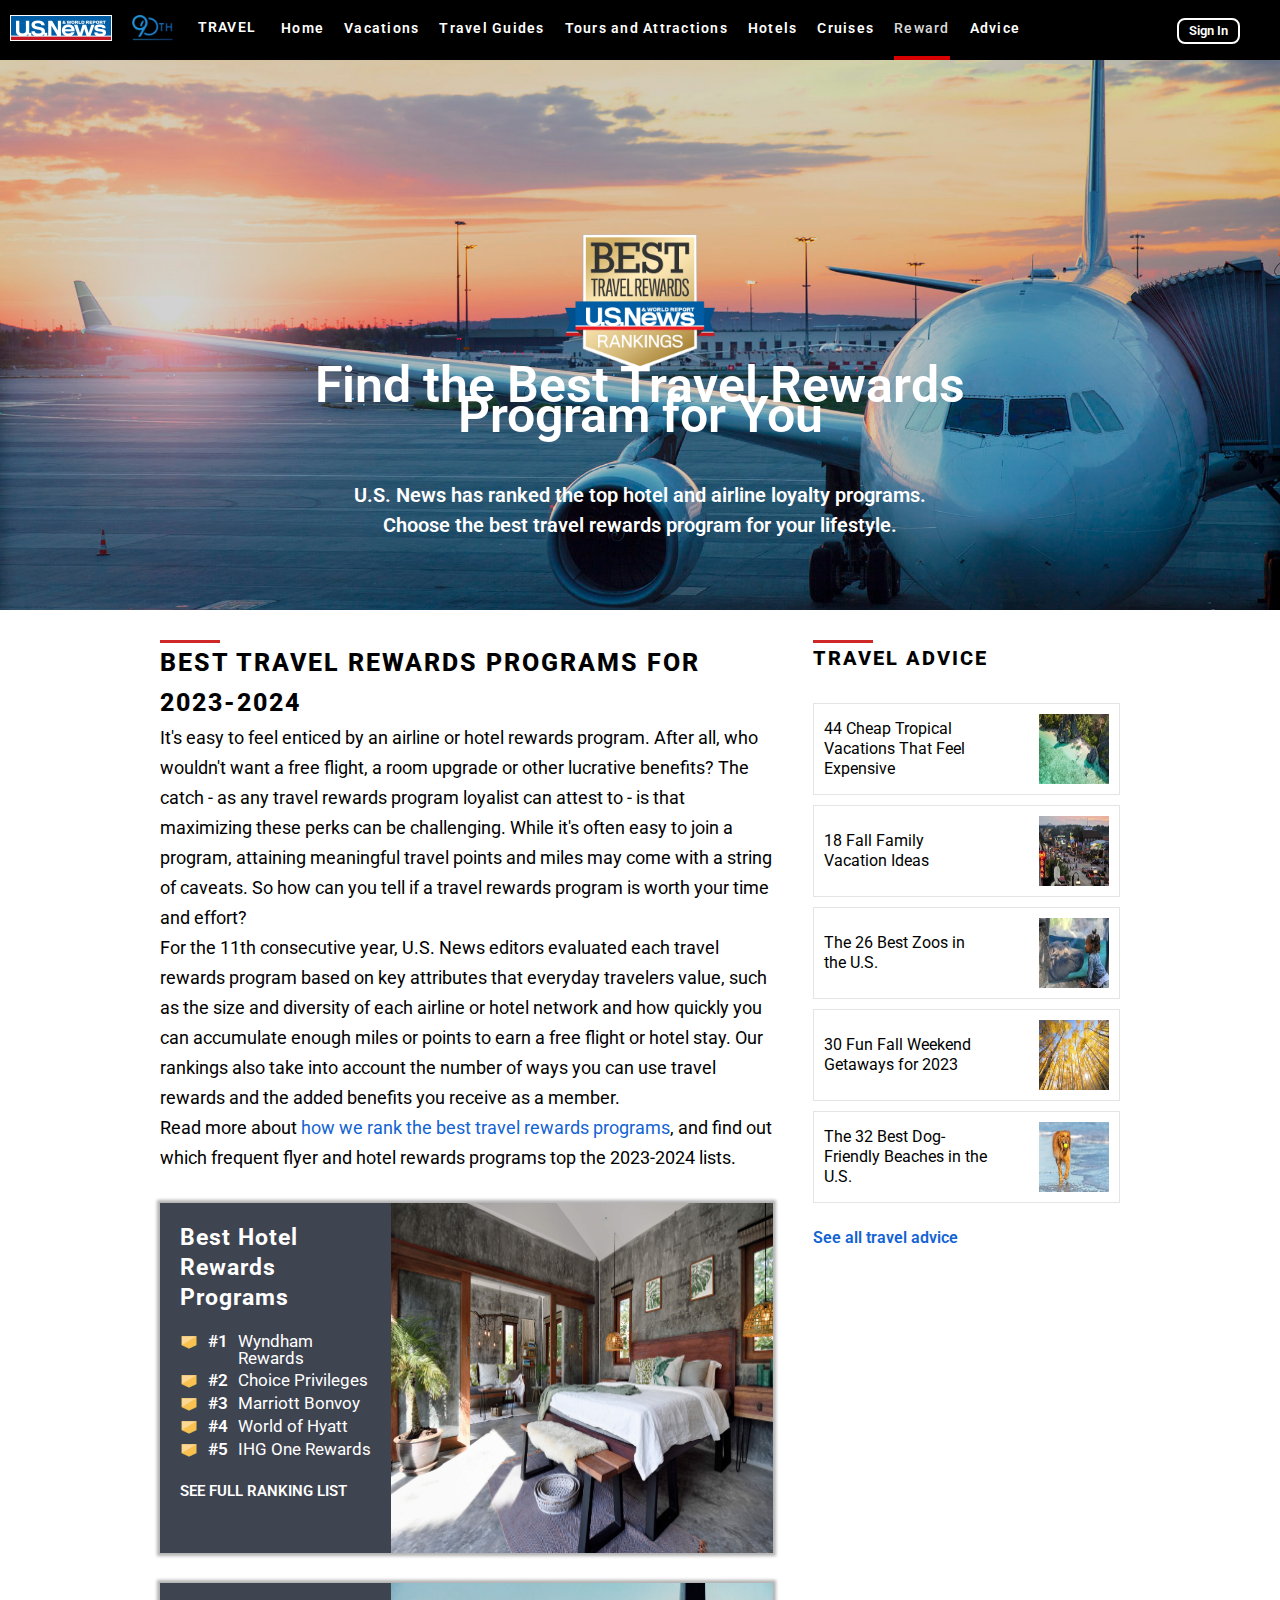
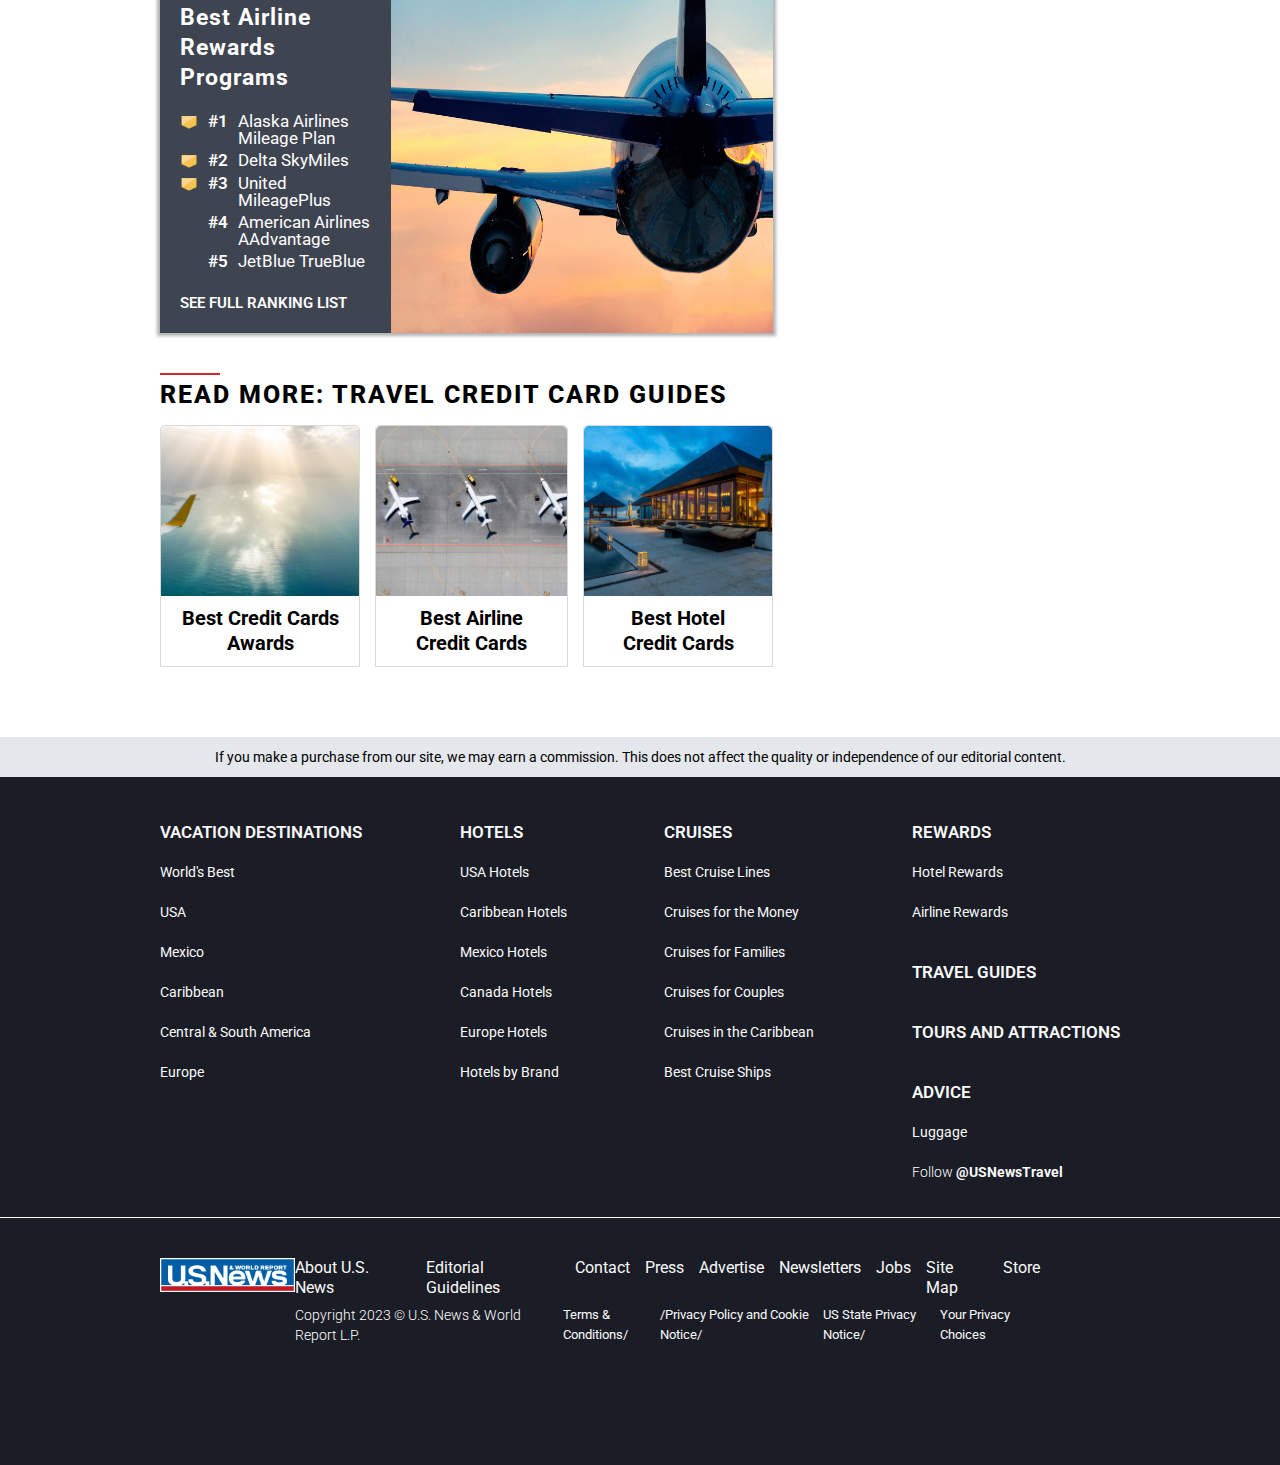
==== commit 6af952df: "css page reward" ====
--- a/reward.html
+++ b/reward.html
@@ -111,17 +111,17 @@
           </div>
           <ul>
             <li class="nav special4"><a href="./index.html">Home</a></li>
-            <li class="nav special3">
+            <li class="nav special4">
               <a href="./vacation.html">Vacations</a>
             </li>
-            <li class="nav special4"><a href="!#">Travel Guides</a></li>
+            <li class="nav special4"><a href="./index.html">Travel Guides</a></li>
             <li class="nav lower special4">
-              <a href="!#">Tours and Attractions</a>
+              <a href="./index.html">Tours and Attractions</a>
             </li>
-            <li class="nav special4"><a href="!#">Hotels</a></li>
-            <li class="nav special4"><a href="!#">Cruises</a></li>
-            <li class="nav special4"><a href="./reward.html">Reward</a></li>
-            <li class="nav special4"><a href="!#">Advice</a></li>
+            <li class="nav special4"><a href="./index.html">Hotels</a></li>
+            <li class="nav special4"><a href="./index.html">Cruises</a></li>
+            <li class="nav special3"><a href="./reward.html">Reward</a></li>
+            <li class="nav special4"><a href="./index.html">Advice</a></li>
           </ul>
         </div>
 
@@ -145,14 +145,14 @@
             <a href="./vacation.html"
               ><div class="table-btn-detail">vacations</div></a
             >
-            <a href="!#"><div class="table-btn-detail">travel guides</div></a>
-            <a href="!#"
+            <a href="./index.html"><div class="table-btn-detail">travel guides</div></a>
+            <a href="./index.html"
               ><div class="table-btn-detail">tours and attractions</div></a
             >
-            <a href="!#"><div class="table-btn-detail">hotel</div></a>
-            <a href="!#"><div class="table-btn-detail">cruises</div></a>
-            <a href="!#"><div class="table-btn-detail">rewards</div></a>
-            <a href="!#"><div class="table-btn-detail">advice >></div></a>
+            <a href="./index.html"><div class="table-btn-detail">hotel</div></a>
+            <a href="./index.html"><div class="table-btn-detail">cruises</div></a>
+            <a href="./reward.html"><div class="table-btn-detail">rewards</div></a>
+            <a href="./index.html"><div class="table-btn-detail">advice >></div></a>
           </div>
           <div class="table-title">my account</div>
           <a href="./sign_in.html"
@@ -338,7 +338,7 @@
                   src="./assets/images/reward/travel_guide/credit_card.jpg"
                   alt="Credit Card Award"
                 />
-                <h2>Best Credit Cards Awards</h2>
+                <h2 class="word">Best Credit Cards Awards</h2>
               </div></a
             >
             <a href="!#"
@@ -347,7 +347,7 @@
                   src="./assets/images/reward/travel_guide/airline_cc.jpg"
                   alt="Airlines Credit Card"
                 />
-                <h2>Best Airline Credit Cards</h2>
+                <h2 class="word">Best Airline Credit Cards</h2>
               </div></a
             >
             <a href="!#"
@@ -356,7 +356,7 @@
                   src="./assets/images/reward/travel_guide/hotels_сс.jpg"
                   alt="Hotel Credit Card"
                 />
-                <h2>Best Hotel Credit Cards</h2>
+                <h2 class="word">Best Hotel Credit Cards</h2>
               </div></a
             >
           </div>
--- a/assets/css/main.min.css
+++ b/assets/css/main.min.css
@@ -1 +1 @@
-@import"https://fonts.googleapis.com/css2?family=Roboto:wght@100;400;700&display=swap";@import"https://fonts.googleapis.com/css2?family=Lato:ital,wght@0,400;0,700;1,400;1,700&display=swap";:root{--header-h: 4.7rem}*{margin:0;padding:0;-webkit-box-sizing:border-box;box-sizing:border-box}a,a:active,a:visited{text-decoration:none}ul{list-style-type:none;padding-top:0;padding-left:0;margin-top:0;margin-bottom:0}button{cursor:pointer;border:none;outline:none}img{display:block;max-width:100%}@font-face{font-family:font_back_up;src:url(./font1.woff2) format("woff2"),url(./font2.woff2) format("woff2"),url(./font3.woff2) format("woff2");font-weight:bold;font-style:normal;font-display:fallback}*{font-family:"Roboto",Helvetica,"font_back_up",sans-serif}html{font-size:62.5%;font-family:"Roboto",Helvetica,"font_back_up",sans-serif}body{font-size:1.6rem;line-height:3rem}.screen{background-color:#fff;width:100%;height:100%}.line2{background-color:#e4e4e4;height:.5px;width:100%;margin:2rem 0}.line{background-color:#ce2927;height:2.5px;width:6rem;margin-top:3rem}.line3{background-color:#fff;height:.6px;width:100%}.title{text-transform:uppercase;font-weight:800;font-size:2.5rem;letter-spacing:2px;line-height:4rem}.subTitle{text-transform:capitalize;font-weight:800;font-size:2.3rem;line-height:3.5rem;padding:2rem 0}.slider{width:100%}.slider .carousel-inner .carousel-item img{height:70rem}.slider .carousel-caption{text-align:start;padding-bottom:25rem}.slider .carousel-caption h5{font-size:3rem;line-height:4rem;text-transform:uppercase;font-weight:500}.slider .carousel-caption p{font-size:1.4rem;line-height:3rem;padding:2rem 0;padding-right:50rem;font-weight:lighter}.slider .carousel-caption .banner-button-left{background-color:rgba(0,0,0,0);color:#fff;padding:.5rem 1.5rem;border-radius:5px;text-transform:uppercase;border:2px solid #fff;margin-right:5px}.slider .carousel-caption .banner-button-left:hover{background-color:#1bd5c9}.slider .carousel-caption .banner-button-right{background-color:rgba(0,0,0,0);color:#fff;padding:.5rem 1.5rem;border-radius:5px;text-transform:uppercase;border:2px solid #fff}.slider .carousel-caption .banner-button-right:hover{background-color:#1bd5c9}:root{--nav-height: 3rem}.navbar{background-color:#000;height:6rem;width:100%;display:-webkit-box;display:-ms-flexbox;display:flex;-webkit-box-pack:justify;-ms-flex-pack:justify;justify-content:space-between;padding:0 .5rem;margin:0;position:relative}.navbar .nav{font-size:1.4rem;font-weight:600;margin:0 .5rem;line-height:5.6rem;text-transform:capitalize;letter-spacing:1.25px}.navbar .nav a{color:#fff}.navbar .left{display:-webkit-box;display:-ms-flexbox;display:flex;-webkit-box-align:center;-ms-flex-align:center;align-items:center;gap:1rem}.navbar .left .lower{text-transform:none}.navbar .left .special1{height:3rem;border-bottom:4px solid #000}.navbar .left .special2{text-transform:uppercase;border-bottom:4px solid #000;line-height:3rem;padding:.5rem}.navbar .left .special2 a .fa-angles-right{font-size:.9rem;font-weight:600}.navbar .left .special2:hover{background-color:rgba(211,215,220,.511);opacity:85%;border-radius:7px;-webkit-transition:all .5s ease;transition:all .5s ease}.navbar .left ul{display:-webkit-box;display:-ms-flexbox;display:flex;-webkit-box-align:center;-ms-flex-align:center;align-items:center;gap:1rem}.navbar .left ul .special3{border-bottom:4px solid red;font-weight:500;opacity:85%}.navbar .left ul .special4{border-bottom:4px solid #000}.navbar .left ul .special4:hover{border-bottom:4px solid red;opacity:85%;-webkit-transition:all .5s ease;transition:all .5s ease}.navbar .right{display:-webkit-box;display:-ms-flexbox;display:flex;-webkit-box-align:center;-ms-flex-align:center;align-items:center;color:#fff}.navbar .right .special5{margin:0 .5rem;font-size:1.8rem;line-height:2rem;padding:1rem 1rem}.navbar .right .special5:hover{background-color:rgba(211,215,220,.656);opacity:85%;border-radius:7px;-webkit-transition:all .5s ease;transition:all .5s ease;cursor:pointer}.navbar .right .special6 button{background-color:rgba(0,0,0,0);border:2px solid #fff;line-height:2rem;margin:1rem 0rem;padding:.1rem 1rem;border-radius:8px;font-size:1.3rem;font-weight:600}.navbar .right .special6 button:hover{-webkit-box-shadow:#111 0px 0px 0px 2px,#fff 0px 0px 0px 3px;box-shadow:#111 0px 0px 0px 2px,#fff 0px 0px 0px 3px;-webkit-transition:all .5s ease;transition:all .5s ease}.navbar .table{z-index:999;color:#fff;background-color:#000;margin:0;padding:.5rem 1.5rem;width:30rem;position:absolute;top:6rem;right:0;display:none}.navbar .table-title{text-transform:uppercase;font-size:1.8rem;font-weight:600;opacity:70%;display:-webkit-box;display:-ms-flexbox;display:flex;-webkit-box-pack:justify;-ms-flex-pack:justify;justify-content:space-between;max-height:3rem;margin-bottom:1rem}.navbar .table-btn{margin-bottom:2rem;text-transform:capitalize;font-size:1.7rem;font-weight:600}.navbar .table-btn-detail{text-transform:capitalize;font-size:1.7rem;font-weight:600}.navbar .table a{color:#fff}.navbar #home>div.navbar>div.right>div:nth-child(3):hover .table{display:block}@media screen and (max-width: 46.1875em){.navbar .left ul{display:none}.navbar .table{width:25rem}}.banner{position:relative}.banner-image{width:100%;height:55rem;-o-object-fit:cover;object-fit:cover}.banner-information{position:absolute;display:-webkit-box;display:-ms-flexbox;display:flex;-webkit-box-orient:vertical;-webkit-box-direction:normal;-ms-flex-direction:column;flex-direction:column;-webkit-box-align:center;-ms-flex-align:center;align-items:center;-webkit-box-pack:center;-ms-flex-pack:center;justify-content:center;text-align:center;-webkit-transform:translateY(-100%);transform:translateY(-100%);padding:0 42rem}.banner-information img{width:15rem}.banner-information h1{color:#fff;font-size:6rem;padding-top:2rem;font-weight:600}.banner-information h3{color:#fff;font-size:2rem;padding-top:1rem;font-weight:600}.banner-information .banner-information-search{padding:2.5rem 0;display:-webkit-box;display:-ms-flexbox;display:flex}.banner-information .banner-information-search .space{width:57rem;height:5rem;padding:1rem;border-top-left-radius:5px;border-bottom-left-radius:5px;border:none}.banner-information .banner-information-search .search{width:9rem;height:5rem;padding:1rem;font-size:1.9rem;text-transform:capitalize;color:#fff;font-weight:600;background-color:#ce2927;border-top-right-radius:5px;border-bottom-right-radius:5px}.banner-information .banner-information-search .search:hover{background-color:#b92523}.banner-information p{padding-top:5rem}.banner-information p a{color:#fff;font-size:1.4rem}.banner-information p a span{font-weight:600}.vacation .banner-information{padding:0 33rem}.vacation .banner-information h3{padding-bottom:5rem}@media screen and (max-width: 46.1875em){.banner{position:relative;width:100%}.banner-image{-o-object-fit:fill;object-fit:fill;height:40rem}.banner-information{padding:0 5rem}.banner-information img{width:15rem}.banner-information h1{font-size:3rem}.banner-information h3{font-size:1.5rem}.banner-information .banner-information-search .space{width:30rem;height:4rem}.banner-information .banner-information-search .search{width:9rem;height:4rem;font-size:1.9rem;line-height:1.9rem}.banner-information p{padding-top:2rem}.vacation .banner-information{padding:0 10rem}}.bottom{margin-top:7rem;padding:0;background-color:#e4e7eb;line-height:4rem;text-align:center;font-size:1.4rem}.link{background-color:#1a1d26;padding:0 16rem;padding-top:2rem;display:-webkit-box;display:-ms-flexbox;display:flex;-webkit-box-pack:justify;-ms-flex-pack:justify;justify-content:space-between}.link-detail{display:-webkit-box;display:-ms-flexbox;display:flex;-webkit-box-orient:vertical;-webkit-box-direction:normal;-ms-flex-direction:column;flex-direction:column;gap:1rem;padding-bottom:3rem}.link-detail h3{text-transform:uppercase;font-size:1.7rem;font-weight:600;margin-top:2rem}.link-detail h3:hover{opacity:80%;-webkit-transition:opacity .3s ease-in-out;transition:opacity .3s ease-in-out}.link-detail a{color:#fafafa}.link-detail ul{display:-webkit-box;display:-ms-flexbox;display:flex;-webkit-box-orient:vertical;-webkit-box-direction:normal;-ms-flex-direction:column;flex-direction:column;gap:1rem}.link-detail ul li{font-size:1.4rem;font-weight:400}.link-detail .follow{display:-webkit-box;display:-ms-flexbox;display:flex;color:#fafafa;font-size:1.4rem;font-weight:300}.link-detail .follow span{font-weight:700}.link-detail .follow i{line-height:2.7rem;padding-left:1.5rem;font-size:1.8rem}.footer{background-color:#1a1d26;padding:4rem 16rem 12rem 16rem;display:-webkit-box;display:-ms-flexbox;display:flex;-webkit-box-pack:justify;-ms-flex-pack:justify;justify-content:space-between}.footer-image{height:4rem;width:16rem}.footer-information{padding-right:5rem;display:-webkit-box;display:-ms-flexbox;display:flex;-webkit-box-orient:vertical;-webkit-box-direction:normal;-ms-flex-direction:column;flex-direction:column;line-height:2rem}.footer-information a{color:#fafafa}.footer-information-top{display:-webkit-box;display:-ms-flexbox;display:flex;gap:1.5rem;text-transform:capitalize;padding-bottom:.7rem}.footer-information-bottom{display:-webkit-box;display:-ms-flexbox;display:flex;-webkit-box-orient:horizontal;-webkit-box-direction:normal;-ms-flex-direction:row;flex-direction:row;font-size:1.3rem}.footer-information-bottom p{padding-right:2rem;font-weight:300;color:#fff;font-size:1.4rem}.footer-symbol{display:-webkit-box;display:-ms-flexbox;display:flex;-webkit-box-orient:horizontal;-webkit-box-direction:normal;-ms-flex-direction:row;flex-direction:row;gap:3rem;font-size:2rem;padding-top:1rem}.footer-symbol i{color:#fafafa}@media screen and (max-width: 46.1875em){.bottom{margin-top:5rem;padding:1rem 2rem;line-height:2.5rem}.link{display:-webkit-box;display:-ms-flexbox;display:flex;-webkit-box-orient:vertical;-webkit-box-direction:normal;-ms-flex-direction:column;flex-direction:column;-webkit-box-align:center;-ms-flex-align:center;align-items:center;text-align:center}.link-detail{padding-bottom:1rem}.link-detail ul{display:none}.footer{display:-webkit-box;display:-ms-flexbox;display:flex;-webkit-box-orient:vertical;-webkit-box-direction:normal;-ms-flex-direction:column;flex-direction:column;-webkit-box-align:center;-ms-flex-align:center;align-items:center;padding:3rem 5rem}.footer-information{margin-top:4rem;padding-right:5rem;display:-webkit-box;display:-ms-flexbox;display:flex;-webkit-box-orient:vertical;-webkit-box-direction:normal;-ms-flex-direction:column;flex-direction:column;line-height:2rem}.footer-information-top{display:-webkit-box;display:-ms-flexbox;display:flex;gap:1.5rem;text-transform:capitalize;padding-bottom:.7rem;-ms-flex-wrap:wrap;flex-wrap:wrap;-webkit-box-pack:center;-ms-flex-pack:center;justify-content:center;margin-bottom:2rem}}.home .body{padding:0 16rem}.home .body .top{display:-webkit-box;display:-ms-flexbox;display:flex;-webkit-box-orient:horizontal;-webkit-box-direction:normal;-ms-flex-direction:row;flex-direction:row;-webkit-box-pack:justify;-ms-flex-pack:justify;justify-content:space-between;margin-top:4rem}.home .body .top a{text-align:center;color:#000;border:.5px solid rgba(0,0,0,.15);width:28rem;border-top-right-radius:5px;border-top-left-radius:5px}.home .body .top a:hover{-webkit-box-shadow:0 0 2px 2px rgba(0,0,0,.15);box-shadow:0 0 2px 2px rgba(0,0,0,.15);-webkit-transition:all .3s ease-in-out;transition:all .3s ease-in-out}.home .body .top a img{border-top-right-radius:5px;border-top-left-radius:5px}.home .body .top a h2{text-transform:capitalize;font-size:2.5rem;font-weight:600;padding:2rem 0}.home .body .advice_mobile{display:none}.home .body .advice-top{display:-webkit-box;display:-ms-flexbox;display:flex;-webkit-box-orient:horizontal;-webkit-box-direction:normal;-ms-flex-direction:row;flex-direction:row;-webkit-box-pack:justify;-ms-flex-pack:justify;justify-content:space-between}.home .body .advice-top a p{color:#1263d3;text-transform:capitalize;font-weight:700}.home .body .advice-top a p i{font-size:.9rem}.home .body .advice-top a p:hover{color:#00206b;-webkit-transition:color .3s ease-in-out;transition:color .3s ease-in-out}.home .body .advice-body{display:-webkit-box;display:-ms-flexbox;display:flex;gap:3.2rem}.home .body .advice-body img{border-radius:5px;-webkit-box-shadow:0 0 4px 3px rgba(0,0,0,.15);box-shadow:0 0 4px 3px rgba(0,0,0,.15);opacity:70%;width:100%;height:100%;-o-object-fit:cover;object-fit:cover}.home .body .advice-body .image{position:relative;border-radius:5px;background:-webkit-gradient(linear, left bottom, left top, from(rgb(0, 0, 0)), color-stop(70%, rgba(17, 17, 17, 0.3)), to(rgb(17, 17, 17)));background:linear-gradient(0deg, rgb(0, 0, 0), rgba(17, 17, 17, 0.3) 70%, rgb(17, 17, 17))}.home .body .advice-body .image p{position:absolute;z-index:10;color:#fff}.home .body .advice-body .image p:hover{opacity:80%}.home .body .advice-body .image:hover img{opacity:50%;-webkit-transition:opacity .3s ease-in-out;transition:opacity .3s ease-in-out}.home .body .advice-body-left{-webkit-box-flex:1;-ms-flex:1;flex:1;display:-webkit-box;display:-ms-flexbox;display:flex;-webkit-box-orient:vertical;-webkit-box-direction:normal;-ms-flex-direction:column;flex-direction:column;gap:3.2rem}.home .body .advice-body-left .left1{height:41rem}.home .body .advice-body-left .left2{height:58rem}.home .body .advice-body-right{-webkit-box-flex:1;-ms-flex:1;flex:1;display:-webkit-box;display:-ms-flexbox;display:flex;-webkit-box-orient:vertical;-webkit-box-direction:normal;-ms-flex-direction:column;flex-direction:column;gap:3.2rem}.home .body .advice-body-right .firstLine{display:-webkit-box;display:-ms-flexbox;display:flex;gap:3.2rem}.home .body .advice-body-right .firstLine img{height:43rem}.home .body .advice-body-right .secondLine img{height:40rem}.home .body .advice-body .description1{bottom:3rem;left:3rem;font-size:3.5rem;font-weight:800;margin-right:15rem}.home .body .advice-body .description2{bottom:1rem;left:3rem;font-size:2rem;font-weight:800}.home .body .go .owl-carousel{position:relative}.home .body .go .owl-carousel .go-body-image{margin-top:2rem;border:.5px solid rgba(0,0,0,.15);border-top-right-radius:5px;border-top-left-radius:5px}.home .body .go .owl-carousel .go-body-image img{border-top-right-radius:5px;border-top-left-radius:5px;height:17rem}.home .body .go .owl-carousel .go-body-image .word{text-align:center;color:#000;font-size:2.5rem;font-weight:700;line-height:5rem}.home .body .go .owl-carousel .owl-nav{font-size:7rem;color:#fff;line-height:7rem}.home .body .go .owl-carousel .owl-nav .owl-prev{position:absolute;top:9rem;left:.5rem;z-index:10}.home .body .go .owl-carousel .owl-nav .owl-prev:hover{background-color:rgba(0,0,0,0)}.home .body .go .owl-carousel .owl-nav .owl-next{position:absolute;top:9rem;right:.5rem;z-index:10}.home .body .go .owl-carousel .owl-nav .owl-next:hover{background-color:rgba(0,0,0,0)}.home .body .rank-detail{display:-webkit-box;display:-ms-flexbox;display:flex;margin-top:2rem}.home .body .rank-detail-image{-webkit-box-flex:2.5;-ms-flex:2.5;flex:2.5;border:.5px solid rgba(0,0,0,.25);border-top-right-radius:5px;border-top-left-radius:5px}.home .body .rank-detail-image:hover{-webkit-box-shadow:0 0 4px 3px rgba(0,0,0,.15);box-shadow:0 0 4px 3px rgba(0,0,0,.15);-webkit-transition:-webkit-box-shadow .3s ease-in-out;transition:-webkit-box-shadow .3s ease-in-out;transition:box-shadow .3s ease-in-out;transition:box-shadow .3s ease-in-out, -webkit-box-shadow .3s ease-in-out}.home .body .rank-detail-image img{height:23rem;width:100%;border-top-right-radius:5px;border-top-left-radius:5px}.home .body .rank-detail-image .description{text-align:center;color:#000;font-size:2.5rem;font-weight:700;line-height:5rem}.home .body .rank-detail-best{padding:0 3rem;-webkit-box-flex:3;-ms-flex:3;flex:3;display:-webkit-box;display:-ms-flexbox;display:flex;-webkit-box-orient:vertical;-webkit-box-direction:normal;-ms-flex-direction:column;flex-direction:column}.home .body .rank-detail-best h3{text-transform:capitalize;font-size:1.8rem;font-weight:700;word-spacing:1px;letter-spacing:1px;margin-bottom:2rem}.home .body .rank-detail-best a{display:-webkit-box;display:-ms-flexbox;display:flex;-webkit-box-orient:horizontal;-webkit-box-direction:normal;-ms-flex-direction:row;flex-direction:row;color:#000}.home .body .rank-detail-best a img{height:2.2rem}.home .body .rank-detail-best a span{padding:0 1rem;font-weight:600}.home .body .rank-detail-best a p{font-size:1.7rem}.home .body .rank-detail-best .rank_list{color:#1263d3;font-weight:600;line-height:1.4rem;font-size:1.4rem}.home .body .rank-detail-best .rank_list i{font-size:.9rem;line-height:1.7rem;padding-left:5px}.home .body .rank-detail-best .rank_hotel{margin-top:2rem;font-size:1.5rem;font-weight:600;word-spacing:.5px}.home .body .rank-detail-best .rank_hotel i{line-height:2.7rem;margin-right:1rem}.home .body .rank-detail-more{-webkit-box-flex:2;-ms-flex:2;flex:2;display:-webkit-box;display:-ms-flexbox;display:flex;-webkit-box-orient:vertical;-webkit-box-direction:normal;-ms-flex-direction:column;flex-direction:column}.home .body .rank-detail-more h3{text-transform:capitalize;font-size:1.8rem;font-weight:700;word-spacing:1px;letter-spacing:1px;margin-bottom:2rem}.home .body .rank-detail-more a{color:#000;font-weight:500}@media screen and (max-width: 46.1875em){.home .body{padding:0 2rem}.home .body .top{display:grid;grid-template-rows:repeat(2, 1fr);grid-template-columns:repeat(2, 1fr);gap:2.5rem;margin-top:2rem}.home .body .top a{width:-webkit-fit-content;width:-moz-fit-content;width:fit-content}.home .body .top a h2{font-size:2rem}.home .body .top a p{display:none}.home .body .advice_mobile{display:block}.home .body .advice_mobile .advice-top{display:-webkit-box;display:-ms-flexbox;display:flex;-webkit-box-orient:horizontal;-webkit-box-direction:normal;-ms-flex-direction:row;flex-direction:row;-webkit-box-pack:justify;-ms-flex-pack:justify;justify-content:space-between}.home .body .advice_mobile .advice-top a p{color:#1263d3;text-transform:capitalize;font-weight:700}.home .body .advice_mobile .advice-top a p i{font-size:.9rem}.home .body .advice_mobile .advice-top a p:hover{color:#00206b;-webkit-transition:color .3s ease-in-out;transition:color .3s ease-in-out}.home .body .advice_mobile .owl-carousel{position:relative}.home .body .advice_mobile .owl-carousel .advice-body-image{margin-top:2rem;border:.5px solid rgba(0,0,0,.15);border-top-right-radius:5px;border-top-left-radius:5px;position:relative}.home .body .advice_mobile .owl-carousel .advice-body-image img{border-top-right-radius:5px;border-top-left-radius:5px;height:17rem}.home .body .advice_mobile .owl-carousel .advice-body-image .word{font-size:2rem;font-weight:700;line-height:2rem;position:absolute;bottom:1rem;color:#fff;padding:0 1rem}.home .body .advice_mobile .owl-carousel .owl-nav{font-size:7rem;color:#fff;line-height:7rem}.home .body .advice_mobile .owl-carousel .owl-nav .owl-prev{position:absolute;top:9rem;left:.5rem;z-index:10}.home .body .advice_mobile .owl-carousel .owl-nav .owl-prev:hover{background-color:rgba(0,0,0,0)}.home .body .advice_mobile .owl-carousel .owl-nav .owl-next{position:absolute;top:9rem;right:.5rem;z-index:10}.home .body .advice_mobile .owl-carousel .owl-nav .owl-next:hover{background-color:rgba(0,0,0,0)}.home .body .advice{display:none}.home .body .rank-detail{display:-webkit-box;display:-ms-flexbox;display:flex;-webkit-box-pack:justify;-ms-flex-pack:justify;justify-content:space-between;margin-top:2rem}.home .body .rank-detail-image{display:none}.home .body .rank-detail-best{padding-left:1rem;-webkit-box-flex:2;-ms-flex:2;flex:2}}.signIn{height:100vh;width:100%;background-color:#909090;padding:3rem 0;overflow:hidden}.signIn .main{padding:4rem 2rem;background-color:#fff;margin:0 auto;display:block;width:70rem;-webkit-box-shadow:0px 0px 5px 5px rgba(43,43,43,.2117647059),0px 0px 2px 2px rgba(43,43,43,.2117647059),0px 0px 3px 3px rgba(43,43,43,.2117647059),0px 0px 4px 4px rgba(43,43,43,.2117647059);box-shadow:0px 0px 5px 5px rgba(43,43,43,.2117647059),0px 0px 2px 2px rgba(43,43,43,.2117647059),0px 0px 3px 3px rgba(43,43,43,.2117647059),0px 0px 4px 4px rgba(43,43,43,.2117647059);position:relative}.signIn .main .image{width:20rem;margin:0 auto;margin-bottom:3rem;-webkit-box-shadow:0px 0px 8px 1px #888;box-shadow:0px 0px 8px 1px #888}.signIn .main-detail{display:-webkit-box;display:-ms-flexbox;display:flex}.signIn .main-detail .guide{line-height:1.7rem;font-size:1.7rem}.signIn .main-detail a:hover{text-decoration:underline}.signIn .main-detail-left{display:-webkit-box;display:-ms-flexbox;display:flex;-webkit-box-flex:10;-ms-flex:10;flex:10;-webkit-box-orient:vertical;-webkit-box-direction:normal;-ms-flex-direction:column;flex-direction:column;gap:2rem;padding-right:2rem}.signIn .main-detail-left span{width:4rem;background-color:rgba(0,0,0,0)}.signIn .main-detail-left .social-logo{width:2rem}.signIn .main-detail-left .detail{font-size:1.7rem;font-weight:500;line-height:1.7rem;padding-top:1rem}.signIn .main-detail-left .apple{display:-webkit-box;display:-ms-flexbox;display:flex;background-color:#000;color:#fff;gap:3rem;-webkit-box-align:center;-ms-flex-align:center;align-items:center;padding:.15rem .25rem;border-radius:3px;height:4rem}.signIn .main-detail-left .apple:hover{color:#ccc;-webkit-transition:all .3s ease-in-out;transition:all .3s ease-in-out}.signIn .main-detail-left .google{display:-webkit-box;display:-ms-flexbox;display:flex;background-color:#4285f4;color:#fff;gap:3rem;-webkit-box-align:center;-ms-flex-align:center;align-items:center;padding:.15rem .25rem;border-radius:3px;height:4rem}.signIn .main-detail-left .google .social-logo{background-color:#fff;height:3.5rem;width:4rem;padding:.5rem 1rem;border-radius:3px}.signIn .main-detail-left .google:hover{background-color:#3f7ce8;-webkit-transition:all .3s ease-in-out;transition:all .3s ease-in-out}.signIn .main-detail-left .facebook{display:-webkit-box;display:-ms-flexbox;display:flex;background-color:#4267b2;color:#fff;gap:3rem;-webkit-box-align:center;-ms-flex-align:center;align-items:center;padding:.15rem .25rem;border-radius:3px;height:4rem;width:100%}.signIn .main-detail-left .facebook .social-logo{height:3rem;width:3.5rem;border-radius:3px}.signIn .main-detail-left .facebook:hover{background-color:#2955ad;-webkit-transition:all .3s ease-in-out;transition:all .3s ease-in-out}.signIn .main-detail-left .description{font-size:1.1rem}.signIn .main-detail-right{-webkit-box-flex:10;-ms-flex:10;flex:10;display:-webkit-box;display:-ms-flexbox;display:flex;-webkit-box-orient:vertical;-webkit-box-direction:normal;-ms-flex-direction:column;flex-direction:column;border-left:3px solid rgba(243,241,241,.782);padding-left:2rem}.signIn .main-detail-right .or{position:absolute;left:49%;top:50%;-webkit-transform:translate(-50% -50%);transform:translate(-50% -50%);width:2rem;height:7rem;background-color:#fff;line-height:7rem;text-align:center}.signIn .main-detail-right .body .login{display:-webkit-box;display:-ms-flexbox;display:flex;-webkit-box-orient:vertical;-webkit-box-direction:normal;-ms-flex-direction:column;flex-direction:column}.signIn .main-detail-right .body .login-word{text-transform:capitalize;font-weight:600}.signIn .main-detail-right .body .login-box{height:4rem;border-radius:3px;padding:0 1rem;border:1px solid #ccc}.signIn .main-detail-right .body .login-btn{height:4.5rem;background-color:#c4212a;color:#fff;font-size:1.8rem;border-radius:3px;margin-top:2rem}.signIn .main-detail-right .body .login-btn:hover{background-color:#a61c1e}.signIn .main-detail-right .body .login-information{margin:1rem auto}@media screen and (max-width: 46.1875em){.signIn{padding:1rem 0}.signIn .main{width:35rem;padding-top:2rem;padding:2rem 2rem}.signIn .main-detail{display:-webkit-box;display:-ms-flexbox;display:flex;-webkit-box-orient:vertical;-webkit-box-direction:normal;-ms-flex-direction:column;flex-direction:column}.signIn .main-detail-left{gap:1rem;padding-right:0}.signIn .main-detail-left .description{font-size:1.2rem}.signIn .main-detail-right{border-top:3px solid rgba(243,241,241,.782);border-left:none;padding-left:0;padding-top:2rem}.signIn .main-detail-right .or{left:44%;top:47%;width:5rem;height:2rem;line-height:2rem}}.vacation .body{padding:0 16rem;padding-bottom:5rem}.vacation .body .top-title{display:none}.vacation .body .vacation_rank-description{padding:2rem 20rem 2rem 0rem;font-size:2rem}.vacation .body .vacation_rank .bestPlaces{display:grid;grid-template-rows:repeat(2, 1fr);grid-template-columns:repeat(3, 1fr);gap:3rem}.vacation .body .vacation_rank .bestPlaces-detail{border:.5px solid rgba(0,0,0,.15);padding:0 0 2rem 0;border-top-right-radius:5px;border-top-left-radius:5px}.vacation .body .vacation_rank .bestPlaces-detail-image{width:100%;border-top-right-radius:5px;border-top-left-radius:5px}.vacation .body .vacation_rank .bestPlaces-detail-image:hover{-webkit-box-shadow:0 0 2px 2px rgba(0,0,0,.15);box-shadow:0 0 2px 2px rgba(0,0,0,.15);-webkit-transition:all .3s ease-in-out;transition:all .3s ease-in-out;cursor:pointer}.vacation .body .vacation_rank .bestPlaces-detail-best{padding:2rem 2rem 0rem 1rem;-webkit-box-flex:3;-ms-flex:3;flex:3;display:-webkit-box;display:-ms-flexbox;display:flex;-webkit-box-orient:vertical;-webkit-box-direction:normal;-ms-flex-direction:column;flex-direction:column}.vacation .body .vacation_rank .bestPlaces-detail-best h3{text-transform:capitalize;font-size:1.6rem;font-weight:700;letter-spacing:1px;margin-bottom:2rem}.vacation .body .vacation_rank .bestPlaces-detail-best a{display:-webkit-box;display:-ms-flexbox;display:flex;-webkit-box-orient:horizontal;-webkit-box-direction:normal;-ms-flex-direction:row;flex-direction:row;color:#000}.vacation .body .vacation_rank .bestPlaces-detail-best a img{height:2.2rem}.vacation .body .vacation_rank .bestPlaces-detail-best a span{padding:0 1rem;font-weight:600}.vacation .body .vacation_rank .bestPlaces-detail-best a p{font-size:1.7rem}.vacation .body .vacation_rank .bestPlaces-detail-best .rank_list{color:#1263d3;font-weight:600;line-height:1.4rem;font-size:1.4rem;text-transform:uppercase}.vacation .body .vacation_rank .bestPlaces-detail-best .rank_list i{font-size:.9rem;line-height:1.7rem;padding-left:5px}.vacation .body .family .owl-carousel{position:relative}.vacation .body .family .owl-carousel .example{margin-top:1rem;border:.5px solid rgba(0,0,0,.15);border-top-right-radius:5px;border-top-left-radius:5px}.vacation .body .family .owl-carousel .example:hover{-webkit-box-shadow:0 0 4px 4px rgba(0,0,0,.2);box-shadow:0 0 4px 4px rgba(0,0,0,.2);-webkit-transition:all .3s ease-in-out;transition:all .3s ease-in-out}.vacation .body .family .owl-carousel .example img{border-top-right-radius:5px;border-top-left-radius:5px;height:17rem}.vacation .body .family .owl-carousel .example .word{text-align:center;color:#000;font-size:2rem;font-weight:700;line-height:2.5rem;padding:1rem 2rem 2rem 2rem;height:7rem}.vacation .body .family .owl-carousel .owl-nav{font-size:7rem;color:#fff;line-height:7rem}.vacation .body .family .owl-carousel .owl-nav .owl-prev{position:absolute;top:7rem;left:.5rem;z-index:10}.vacation .body .family .owl-carousel .owl-nav .owl-prev:hover{background-color:rgba(0,0,0,0)}.vacation .body .family .owl-carousel .owl-nav .owl-next{position:absolute;top:7rem;right:.5rem;z-index:10}.vacation .body .family .owl-carousel .owl-nav .owl-next:hover{background-color:rgba(0,0,0,0)}.vacation .body .cheap .owl-carousel{position:relative}.vacation .body .cheap .owl-carousel .example{margin-top:1rem;border:.5px solid rgba(0,0,0,.15);border-top-right-radius:5px;border-top-left-radius:5px}.vacation .body .cheap .owl-carousel .example:hover{-webkit-box-shadow:0 0 4px 4px rgba(0,0,0,.2);box-shadow:0 0 4px 4px rgba(0,0,0,.2);-webkit-transition:all .3s ease-in-out;transition:all .3s ease-in-out}.vacation .body .cheap .owl-carousel .example img{border-top-right-radius:5px;border-top-left-radius:5px;height:17rem}.vacation .body .cheap .owl-carousel .example .word{text-align:center;color:#000;font-size:2rem;font-weight:700;line-height:2.5rem;padding:1rem 2rem 2rem 2rem;height:10rem}.vacation .body .cheap .owl-carousel .owl-nav{font-size:7rem;color:#fff;line-height:7rem}.vacation .body .cheap .owl-carousel .owl-nav .owl-prev{position:absolute;top:6rem;left:.5rem;z-index:10}.vacation .body .cheap .owl-carousel .owl-nav .owl-prev:hover{background-color:rgba(0,0,0,0)}.vacation .body .cheap .owl-carousel .owl-nav .owl-next{position:absolute;top:6rem;right:.5rem;z-index:10}.vacation .body .cheap .owl-carousel .owl-nav .owl-next:hover{background-color:rgba(0,0,0,0)}.vacation .body .beach .description{display:-webkit-box;display:-ms-flexbox;display:flex;-webkit-box-orient:horizontal;-webkit-box-direction:normal;-ms-flex-direction:row;flex-direction:row;gap:5rem}.vacation .body .beach .description-main{-webkit-box-flex:2;-ms-flex:2;flex:2;display:-webkit-box;display:-ms-flexbox;display:flex;height:33rem;-webkit-box-shadow:0 0 3px 3px rgba(0,0,0,.3);box-shadow:0 0 3px 3px rgba(0,0,0,.3)}.vacation .body .beach .description-main:hover{cursor:pointer;-webkit-box-shadow:none;box-shadow:none;-webkit-transition:-webkit-box-shadow .3s ease-in-out;transition:-webkit-box-shadow .3s ease-in-out;transition:box-shadow .3s ease-in-out;transition:box-shadow .3s ease-in-out, -webkit-box-shadow .3s ease-in-out}.vacation .body .beach .description-main-word{background-color:#3f4451;color:#fff;-webkit-box-flex:1.5;-ms-flex:1.5;flex:1.5;padding:2rem 2rem 8rem 2rem}.vacation .body .beach .description-main-word h3{text-transform:capitalize;font-size:2.3rem;font-weight:700;letter-spacing:1px;margin-bottom:2rem}.vacation .body .beach .description-main-word a{color:#fff;display:-webkit-box;display:-ms-flexbox;display:flex;-webkit-box-orient:horizontal;-webkit-box-direction:normal;-ms-flex-direction:row;flex-direction:row;padding-bottom:.5rem}.vacation .body .beach .description-main-word a span{padding:0 2rem;font-weight:400}.vacation .body .beach .description-main-word a p{font-size:1.7rem}.vacation .body .beach .description-main-word .rank_list{color:#fff;font-weight:600;line-height:1.4rem;font-size:1.5rem;text-transform:uppercase;padding-top:2rem}.vacation .body .beach .description-main-word .rank_list i{font-size:.9rem;line-height:1.7rem;padding-left:5px}.vacation .body .beach .description-main-image{height:inherit;-webkit-box-flex:3;-ms-flex:3;flex:3}.vacation .body .beach .description-main-image img{height:inherit}.vacation .body .beach .description-more{-webkit-box-flex:1;-ms-flex:1;flex:1}.vacation .body .beach .description-more h4{text-transform:capitalize;font-weight:700;font-size:1.8rem}.vacation .body .beach .description-more-description{display:-webkit-box;display:-ms-flexbox;display:flex;gap:1rem}.vacation .body .beach .description-more-description a{color:#000;font-size:300}.vacation .body .beach .description-more-description .left{display:-webkit-box;display:-ms-flexbox;display:flex;-webkit-box-orient:vertical;-webkit-box-direction:normal;-ms-flex-direction:column;flex-direction:column;line-height:2.5rem;gap:1rem;font-size:1.5rem;-webkit-box-flex:1;-ms-flex:1;flex:1}.vacation .body .beach .description-more-description .right{display:-webkit-box;display:-ms-flexbox;display:flex;-webkit-box-orient:vertical;-webkit-box-direction:normal;-ms-flex-direction:column;flex-direction:column;line-height:2.5rem;gap:2rem;font-size:1.5rem;-webkit-box-flex:1.1;-ms-flex:1.1;flex:1.1}.vacation .body .beach_mobile{display:none}.vacation .body .season .owl-carousel{position:relative}.vacation .body .season .owl-carousel .example{margin-top:1rem;border:.5px solid rgba(0,0,0,.15);border-top-right-radius:5px;border-top-left-radius:5px}.vacation .body .season .owl-carousel .example:hover{-webkit-box-shadow:0 0 4px 4px rgba(0,0,0,.2);box-shadow:0 0 4px 4px rgba(0,0,0,.2);-webkit-transition:all .3s ease-in-out;transition:all .3s ease-in-out}.vacation .body .season .owl-carousel .example img{border-top-right-radius:5px;border-top-left-radius:5px;height:17rem}.vacation .body .season .owl-carousel .example .word{text-align:center;color:#000;font-size:2rem;font-weight:700;line-height:2.5rem;padding:1rem 2rem 2rem 2rem;height:7rem}.vacation .body .season .owl-carousel .owl-nav{font-size:7rem;color:#fff;line-height:7rem}.vacation .body .season .owl-carousel .owl-nav .owl-prev{position:absolute;top:6rem;left:.5rem;z-index:10}.vacation .body .season .owl-carousel .owl-nav .owl-prev:hover{background-color:rgba(0,0,0,0)}.vacation .body .season .owl-carousel .owl-nav .owl-next{position:absolute;top:6rem;right:.5rem;z-index:10}.vacation .body .season .owl-carousel .owl-nav .owl-next:hover{background-color:rgba(0,0,0,0)}.vacation .body .month .owl-carousel{position:relative}.vacation .body .month .owl-carousel .example{margin-top:1rem;border:.5px solid rgba(0,0,0,.15);border-top-right-radius:5px;border-top-left-radius:5px}.vacation .body .month .owl-carousel .example:hover{-webkit-box-shadow:0 0 4px 4px rgba(0,0,0,.2);box-shadow:0 0 4px 4px rgba(0,0,0,.2);-webkit-transition:all .3s ease-in-out;transition:all .3s ease-in-out}.vacation .body .month .owl-carousel .example img{border-top-right-radius:5px;border-top-left-radius:5px;height:17rem}.vacation .body .month .owl-carousel .example .word{text-align:center;color:#000;font-size:2rem;font-weight:700;line-height:2.5rem;padding:1rem 2rem 2rem 2rem;height:7rem}.vacation .body .month .owl-carousel .owl-nav{font-size:7rem;color:#fff;line-height:7rem}.vacation .body .month .owl-carousel .owl-nav .owl-prev{position:absolute;top:6rem;left:.5rem;z-index:10}.vacation .body .month .owl-carousel .owl-nav .owl-prev:hover{background-color:rgba(0,0,0,0)}.vacation .body .month .owl-carousel .owl-nav .owl-next{position:absolute;top:6rem;right:.5rem;z-index:10}.vacation .body .month .owl-carousel .owl-nav .owl-next:hover{background-color:rgba(0,0,0,0)}.vacation .body .honeymoon .description{display:-webkit-box;display:-ms-flexbox;display:flex;-webkit-box-orient:horizontal;-webkit-box-direction:normal;-ms-flex-direction:row;flex-direction:row;gap:5rem}.vacation .body .honeymoon .description-main{-webkit-box-flex:2;-ms-flex:2;flex:2;display:-webkit-box;display:-ms-flexbox;display:flex;height:37rem;-webkit-box-shadow:0 0 3px 3px rgba(0,0,0,.3);box-shadow:0 0 3px 3px rgba(0,0,0,.3)}.vacation .body .honeymoon .description-main:hover{cursor:pointer;-webkit-box-shadow:none;box-shadow:none;-webkit-transition:-webkit-box-shadow .3s ease-in-out;transition:-webkit-box-shadow .3s ease-in-out;transition:box-shadow .3s ease-in-out;transition:box-shadow .3s ease-in-out, -webkit-box-shadow .3s ease-in-out}.vacation .body .honeymoon .description-main-word{background-color:#3f4451;color:#fff;-webkit-box-flex:1.5;-ms-flex:1.5;flex:1.5;padding:2rem 2rem 8rem 2rem}.vacation .body .honeymoon .description-main-word h3{text-transform:capitalize;font-size:2.3rem;font-weight:700;letter-spacing:1px;margin-bottom:2rem}.vacation .body .honeymoon .description-main-word a{color:#fff;display:-webkit-box;display:-ms-flexbox;display:flex;-webkit-box-orient:horizontal;-webkit-box-direction:normal;-ms-flex-direction:row;flex-direction:row;padding-bottom:.5rem}.vacation .body .honeymoon .description-main-word a span{padding:0 2rem;font-weight:400}.vacation .body .honeymoon .description-main-word a p{font-size:1.7rem}.vacation .body .honeymoon .description-main-word .rank_list{color:#fff;font-weight:600;line-height:1.4rem;font-size:1.5rem;text-transform:uppercase;padding-top:2rem}.vacation .body .honeymoon .description-main-word .rank_list i{font-size:.9rem;line-height:1.7rem;padding-left:5px}.vacation .body .honeymoon .description-main-image{height:inherit;-webkit-box-flex:3;-ms-flex:3;flex:3}.vacation .body .honeymoon .description-main-image img{height:inherit}.vacation .body .honeymoon .description-more{-webkit-box-flex:1;-ms-flex:1;flex:1}.vacation .body .honeymoon .description-more h4{text-transform:capitalize;font-weight:700;font-size:1.8rem}.vacation .body .honeymoon .description-more-description{display:-webkit-box;display:-ms-flexbox;display:flex;gap:1rem}.vacation .body .honeymoon .description-more-description a{color:#000;font-size:300}.vacation .body .honeymoon .description-more-description .left{display:-webkit-box;display:-ms-flexbox;display:flex;-webkit-box-orient:vertical;-webkit-box-direction:normal;-ms-flex-direction:column;flex-direction:column;line-height:2.5rem;gap:1rem;font-size:1.5rem;-webkit-box-flex:1;-ms-flex:1;flex:1}.vacation .body .honeymoon .description-more-description .right{display:-webkit-box;display:-ms-flexbox;display:flex;-webkit-box-orient:vertical;-webkit-box-direction:normal;-ms-flex-direction:column;flex-direction:column;line-height:2.5rem;gap:2rem;font-size:1.5rem;-webkit-box-flex:1.1;-ms-flex:1.1;flex:1.1}.vacation .body .more .owl-carousel{position:relative}.vacation .body .more .owl-carousel .example{margin-top:1rem;border:.5px solid rgba(0,0,0,.15);border-top-right-radius:5px;border-top-left-radius:5px}.vacation .body .more .owl-carousel .example:hover{-webkit-box-shadow:0 0 4px 4px rgba(0,0,0,.2);box-shadow:0 0 4px 4px rgba(0,0,0,.2);-webkit-transition:all .3s ease-in-out;transition:all .3s ease-in-out}.vacation .body .more .owl-carousel .example img{border-top-right-radius:5px;border-top-left-radius:5px;height:17rem}.vacation .body .more .owl-carousel .example .word{text-align:center;color:#000;font-size:2rem;font-weight:700;line-height:2.5rem;padding:1rem 2rem 2rem 2rem;height:7rem}.vacation .body .more .owl-carousel .owl-nav{font-size:7rem;color:#fff;line-height:7rem}.vacation .body .more .owl-carousel .owl-nav .owl-prev{position:absolute;top:6rem;left:.5rem;z-index:10}.vacation .body .more .owl-carousel .owl-nav .owl-prev:hover{background-color:rgba(0,0,0,0)}.vacation .body .more .owl-carousel .owl-nav .owl-next{position:absolute;top:6rem;right:.5rem;z-index:10}.vacation .body .more .owl-carousel .owl-nav .owl-next:hover{background-color:rgba(0,0,0,0)}@media screen and (max-width: 46.1875em){.vacation .body{padding:0 3rem;padding-bottom:5rem}.vacation .body .top-title{display:block;margin-top:2rem;font-size:2rem;text-align:center}.vacation .body .vacation_rank-description{padding:2rem 5rem 2rem 0rem}.vacation .body .vacation_rank .bestPlaces{display:-webkit-box;display:-ms-flexbox;display:flex;-webkit-box-orient:vertical;-webkit-box-direction:normal;-ms-flex-direction:column;flex-direction:column;gap:4rem}.vacation .body .cheap .owl-carousel .example .word{font-size:1.7rem;height:7rem}.vacation .body .beach{display:none}.vacation .body .beach_mobile{display:block}.vacation .body .beach_mobile-detail{border:.5px solid rgba(0,0,0,.15);padding:0;border-top-right-radius:5px;border-top-left-radius:5px}.vacation .body .beach_mobile-detail-image{width:100%;border-top-right-radius:5px;border-top-left-radius:5px}.vacation .body .beach_mobile-detail-image:hover{-webkit-box-shadow:0 0 2px 2px rgba(0,0,0,.15);box-shadow:0 0 2px 2px rgba(0,0,0,.15);-webkit-transition:all .3s ease-in-out;transition:all .3s ease-in-out;cursor:pointer}.vacation .body .beach_mobile-detail-best{padding:2rem 2rem 2rem 1rem;-webkit-box-flex:3;-ms-flex:3;flex:3;display:-webkit-box;display:-ms-flexbox;display:flex;-webkit-box-orient:vertical;-webkit-box-direction:normal;-ms-flex-direction:column;flex-direction:column;gap:1rem;background-color:#3f4451;color:#e4e7eb}.vacation .body .beach_mobile-detail-best h3{text-transform:capitalize;font-size:2rem;font-weight:700;letter-spacing:1px}.vacation .body .beach_mobile-detail-best a{display:-webkit-box;display:-ms-flexbox;display:flex;-webkit-box-orient:horizontal;-webkit-box-direction:normal;-ms-flex-direction:row;flex-direction:row;color:#e4e7eb}.vacation .body .beach_mobile-detail-best a img{height:2.2rem}.vacation .body .beach_mobile-detail-best a span{padding:0 1rem;font-weight:600}.vacation .body .beach_mobile-detail-best a p{font-size:1.7rem}.vacation .body .beach_mobile-detail-best .rank_list{color:#e4e7eb;font-weight:600;line-height:1.4rem;font-size:1.4rem;text-transform:uppercase;margin-bottom:1rem}.vacation .body .beach_mobile-detail-best .rank_list i{font-size:.9rem;line-height:1.7rem;padding-left:5px}.vacation .body .beach_mobile-more h4{text-transform:capitalize;font-weight:700;font-size:1.8rem;margin-top:2rem}.vacation .body .beach_mobile-more-description{display:-webkit-box;display:-ms-flexbox;display:flex;gap:1rem}.vacation .body .beach_mobile-more-description a{color:#000;font-size:300}.vacation .body .beach_mobile-more-description .left{display:-webkit-box;display:-ms-flexbox;display:flex;-webkit-box-orient:vertical;-webkit-box-direction:normal;-ms-flex-direction:column;flex-direction:column;line-height:2.5rem;gap:1rem;font-size:1.5rem;-webkit-box-flex:1;-ms-flex:1;flex:1}.vacation .body .beach_mobile-more-description .right{display:-webkit-box;display:-ms-flexbox;display:flex;-webkit-box-orient:vertical;-webkit-box-direction:normal;-ms-flex-direction:column;flex-direction:column;line-height:2.5rem;gap:1rem;font-size:1.5rem;-webkit-box-flex:1;-ms-flex:1;flex:1}.vacation .body .season .owl-carousel{position:relative}.vacation .body .season .owl-carousel .example{margin-top:1rem;border:.5px solid rgba(0,0,0,.15);border-top-right-radius:5px;border-top-left-radius:5px}.vacation .body .season .owl-carousel .example:hover{-webkit-box-shadow:0 0 4px 4px rgba(0,0,0,.2);box-shadow:0 0 4px 4px rgba(0,0,0,.2);-webkit-transition:all .3s ease-in-out;transition:all .3s ease-in-out}.vacation .body .season .owl-carousel .example img{border-top-right-radius:5px;border-top-left-radius:5px;height:17rem}.vacation .body .season .owl-carousel .example .word{text-align:center;color:#000;font-size:2rem;font-weight:700;line-height:2.5rem;padding:1rem 2rem 2rem 2rem;height:7rem}.vacation .body .season .owl-carousel .owl-nav{font-size:7rem;color:#fff;line-height:7rem}.vacation .body .season .owl-carousel .owl-nav .owl-prev{position:absolute;top:6rem;left:.5rem;z-index:10}.vacation .body .season .owl-carousel .owl-nav .owl-prev:hover{background-color:rgba(0,0,0,0)}.vacation .body .season .owl-carousel .owl-nav .owl-next{position:absolute;top:6rem;right:.5rem;z-index:10}.vacation .body .season .owl-carousel .owl-nav .owl-next:hover{background-color:rgba(0,0,0,0)}.vacation .body .month .owl-carousel{position:relative}.vacation .body .month .owl-carousel .example{margin-top:1rem;border:.5px solid rgba(0,0,0,.15);border-top-right-radius:5px;border-top-left-radius:5px}.vacation .body .month .owl-carousel .example:hover{-webkit-box-shadow:0 0 4px 4px rgba(0,0,0,.2);box-shadow:0 0 4px 4px rgba(0,0,0,.2);-webkit-transition:all .3s ease-in-out;transition:all .3s ease-in-out}.vacation .body .month .owl-carousel .example img{border-top-right-radius:5px;border-top-left-radius:5px;height:17rem}.vacation .body .month .owl-carousel .example .word{text-align:center;color:#000;font-size:2rem;font-weight:700;line-height:2.5rem;padding:1rem 2rem 2rem 2rem;height:7rem}.vacation .body .month .owl-carousel .owl-nav{font-size:7rem;color:#fff;line-height:7rem}.vacation .body .month .owl-carousel .owl-nav .owl-prev{position:absolute;top:6rem;left:.5rem;z-index:10}.vacation .body .month .owl-carousel .owl-nav .owl-prev:hover{background-color:rgba(0,0,0,0)}.vacation .body .month .owl-carousel .owl-nav .owl-next{position:absolute;top:6rem;right:.5rem;z-index:10}.vacation .body .month .owl-carousel .owl-nav .owl-next:hover{background-color:rgba(0,0,0,0)}.vacation .body .honeymoon{display:none}}+@import"https://fonts.googleapis.com/css2?family=Roboto:wght@100;400;700&display=swap";@import"https://fonts.googleapis.com/css2?family=Lato:ital,wght@0,400;0,700;1,400;1,700&display=swap";:root{--header-h: 4.7rem}*{margin:0;padding:0;-webkit-box-sizing:border-box;box-sizing:border-box}a,a:active,a:visited{text-decoration:none}ul{list-style-type:none;padding-top:0;padding-left:0;margin-top:0;margin-bottom:0}button{cursor:pointer;border:none;outline:none}img{display:block;max-width:100%}@font-face{font-family:font_back_up;src:url(./font1.woff2) format("woff2"),url(./font2.woff2) format("woff2"),url(./font3.woff2) format("woff2");font-weight:bold;font-style:normal;font-display:fallback}*{font-family:"Roboto",Helvetica,"font_back_up",sans-serif}html{font-size:62.5%;font-family:"Roboto",Helvetica,"font_back_up",sans-serif}body{font-size:1.6rem;line-height:3rem}.screen{background-color:#fff;width:100%;height:100%}.line2{background-color:#e4e4e4;height:.5px;width:100%;margin:2rem 0}.line{background-color:#ce2927;height:2.5px;width:6rem;margin-top:3rem}.line3{background-color:#fff;height:.6px;width:100%}.title{text-transform:uppercase;font-weight:800;font-size:2.5rem;letter-spacing:2px;line-height:4rem}.small{font-size:2rem;line-height:3rem}.subTitle{text-transform:capitalize;font-weight:800;font-size:2.3rem;line-height:3.5rem;padding:2rem 0}.slider{width:100%}.slider .carousel-inner .carousel-item img{height:70rem}.slider .carousel-caption{text-align:start;padding-bottom:25rem}.slider .carousel-caption h5{font-size:3rem;line-height:4rem;text-transform:uppercase;font-weight:500}.slider .carousel-caption p{font-size:1.4rem;line-height:3rem;padding:2rem 0;padding-right:50rem;font-weight:lighter}.slider .carousel-caption .banner-button-left{background-color:rgba(0,0,0,0);color:#fff;padding:.5rem 1.5rem;border-radius:5px;text-transform:uppercase;border:2px solid #fff;margin-right:5px}.slider .carousel-caption .banner-button-left:hover{background-color:#1bd5c9}.slider .carousel-caption .banner-button-right{background-color:rgba(0,0,0,0);color:#fff;padding:.5rem 1.5rem;border-radius:5px;text-transform:uppercase;border:2px solid #fff}.slider .carousel-caption .banner-button-right:hover{background-color:#1bd5c9}:root{--nav-height: 3rem}.navbar{background-color:#000;height:6rem;width:100%;display:-webkit-box;display:-ms-flexbox;display:flex;-webkit-box-pack:justify;-ms-flex-pack:justify;justify-content:space-between;padding:0 .5rem;margin:0;position:relative}.navbar .nav{font-size:1.4rem;font-weight:600;margin:0 .5rem;line-height:5.6rem;text-transform:capitalize;letter-spacing:1.25px}.navbar .nav a{color:#fff}.navbar .left{display:-webkit-box;display:-ms-flexbox;display:flex;-webkit-box-align:center;-ms-flex-align:center;align-items:center;gap:1rem}.navbar .left .lower{text-transform:none}.navbar .left .special1{height:3rem;border-bottom:4px solid #000}.navbar .left .special2{text-transform:uppercase;border-bottom:4px solid #000;line-height:3rem;padding:.5rem}.navbar .left .special2 a .fa-angles-right{font-size:.9rem;font-weight:600}.navbar .left .special2:hover{background-color:rgba(211,215,220,.511);opacity:85%;border-radius:7px;-webkit-transition:all .5s ease;transition:all .5s ease}.navbar .left ul{display:-webkit-box;display:-ms-flexbox;display:flex;-webkit-box-align:center;-ms-flex-align:center;align-items:center;gap:1rem}.navbar .left ul .special3{border-bottom:4px solid red;font-weight:500;opacity:85%}.navbar .left ul .special4{border-bottom:4px solid #000}.navbar .left ul .special4:hover{border-bottom:4px solid red;opacity:85%;-webkit-transition:all .5s ease;transition:all .5s ease}.navbar .right{display:-webkit-box;display:-ms-flexbox;display:flex;-webkit-box-align:center;-ms-flex-align:center;align-items:center;color:#fff}.navbar .right .special5{margin:0 .5rem;font-size:1.8rem;line-height:2rem;padding:1rem 1rem}.navbar .right .special5:hover{background-color:rgba(211,215,220,.656);opacity:85%;border-radius:7px;-webkit-transition:all .5s ease;transition:all .5s ease;cursor:pointer}.navbar .right .special6 button{background-color:rgba(0,0,0,0);border:2px solid #fff;line-height:2rem;margin:1rem 0rem;padding:.1rem 1rem;border-radius:8px;font-size:1.3rem;font-weight:600}.navbar .right .special6 button:hover{-webkit-box-shadow:#111 0px 0px 0px 2px,#fff 0px 0px 0px 3px;box-shadow:#111 0px 0px 0px 2px,#fff 0px 0px 0px 3px;-webkit-transition:all .5s ease;transition:all .5s ease}.navbar .table{z-index:999;color:#fff;background-color:#000;margin:0;padding:.5rem 1.5rem;width:30rem;position:absolute;top:6rem;right:0;display:none}.navbar .table-title{text-transform:uppercase;font-size:1.8rem;font-weight:600;opacity:70%;display:-webkit-box;display:-ms-flexbox;display:flex;-webkit-box-pack:justify;-ms-flex-pack:justify;justify-content:space-between;max-height:3rem;margin-bottom:1rem}.navbar .table-btn{margin-bottom:2rem;text-transform:capitalize;font-size:1.7rem;font-weight:600}.navbar .table-btn-detail{text-transform:capitalize;font-size:1.7rem;font-weight:600}.navbar .table a{color:#fff}.navbar #home>div.navbar>div.right>div:nth-child(3):hover .table{display:block}@media screen and (max-width: 66.5em)and (min-width: 46.25em){.navbar .left ul{display:none}.navbar .table{width:25rem}}@media screen and (max-width: 46.1875em){.navbar .left ul{display:none}.navbar .table{width:25rem}}.banner{position:relative}.banner-image{width:100%;height:55rem;-o-object-fit:cover;object-fit:cover}.banner-information{position:absolute;display:-webkit-box;display:-ms-flexbox;display:flex;-webkit-box-orient:vertical;-webkit-box-direction:normal;-ms-flex-direction:column;flex-direction:column;-webkit-box-align:center;-ms-flex-align:center;align-items:center;-webkit-box-pack:center;-ms-flex-pack:center;justify-content:center;text-align:center;-webkit-transform:translateY(-100%);transform:translateY(-100%);padding:0 42rem}.banner-information img{width:15rem}.banner-information h1{color:#fff;font-size:6rem;padding-top:2rem;font-weight:600}.banner-information h3{color:#fff;font-size:2rem;padding-top:1rem;font-weight:600}.banner-information .banner-information-search{padding:2.5rem 0;display:-webkit-box;display:-ms-flexbox;display:flex}.banner-information .banner-information-search .space{width:57rem;height:5rem;padding:1rem;border-top-left-radius:5px;border-bottom-left-radius:5px;border:none}.banner-information .banner-information-search .search{width:9rem;height:5rem;padding:1rem;font-size:1.9rem;text-transform:capitalize;color:#fff;font-weight:600;background-color:#ce2927;border-top-right-radius:5px;border-bottom-right-radius:5px}.banner-information .banner-information-search .search:hover{background-color:#b92523}.banner-information p{padding-top:5rem}.banner-information p a{color:#fff;font-size:1.4rem}.banner-information p a span{font-weight:600}.vacation .banner-information{padding:0 33rem}.vacation .banner-information h3{padding-bottom:2rem}.vacation .banner-information p{padding-top:2rem}.reward .banner-information{padding:0}.reward .banner-information h1{font-size:5rem;padding:0 25rem}.reward .banner-information h3{margin-bottom:7rem;margin-top:5rem;padding:0 35rem}@media screen and (max-width: 66.5em)and (min-width: 46.25em){.banner-image{height:48rem;position:relative;width:100%}.banner-information{padding:0 18rem}.banner-information h1{font-size:5rem}.banner-information h3{font-size:1.8rem}.banner-information .banner-information-search .space{width:40rem;height:4rem}.banner-information .banner-information-search .search{width:8rem;height:4rem;line-height:2rem}.banner-information p{padding-top:3rem}.vacation .banner-information{padding:0 10rem}}@media screen and (max-width: 46.1875em){.banner{position:relative;width:100%}.banner-image{-o-object-fit:fill;object-fit:fill;height:40rem}.banner-information{padding:0 5rem}.banner-information img{width:15rem}.banner-information h1{font-size:3rem}.banner-information h3{font-size:1.5rem}.banner-information .banner-information-search .space{width:30rem;height:4rem}.banner-information .banner-information-search .search{width:9rem;height:4rem;font-size:1.9rem;line-height:1.9rem}.banner-information p{padding-top:2rem}.vacation .banner-information{padding:0 10rem}.vacation .banner p{padding-top:1rem}}.bottom{margin-top:7rem;padding:0;background-color:#e4e7eb;line-height:4rem;text-align:center;font-size:1.4rem}.link{background-color:#1a1d26;padding:0 16rem;padding-top:2rem;display:-webkit-box;display:-ms-flexbox;display:flex;-webkit-box-pack:justify;-ms-flex-pack:justify;justify-content:space-between}.link-detail{display:-webkit-box;display:-ms-flexbox;display:flex;-webkit-box-orient:vertical;-webkit-box-direction:normal;-ms-flex-direction:column;flex-direction:column;gap:1rem;padding-bottom:3rem}.link-detail h3{text-transform:uppercase;font-size:1.7rem;font-weight:600;margin-top:2rem}.link-detail h3:hover{opacity:80%;-webkit-transition:opacity .3s ease-in-out;transition:opacity .3s ease-in-out}.link-detail a{color:#fafafa}.link-detail ul{display:-webkit-box;display:-ms-flexbox;display:flex;-webkit-box-orient:vertical;-webkit-box-direction:normal;-ms-flex-direction:column;flex-direction:column;gap:1rem}.link-detail ul li{font-size:1.4rem;font-weight:400}.link-detail .follow{display:-webkit-box;display:-ms-flexbox;display:flex;color:#fafafa;font-size:1.4rem;font-weight:300}.link-detail .follow span{font-weight:700}.link-detail .follow i{line-height:2.7rem;padding-left:1.5rem;font-size:1.8rem}.footer{background-color:#1a1d26;padding:4rem 16rem 12rem 16rem;display:-webkit-box;display:-ms-flexbox;display:flex;-webkit-box-pack:justify;-ms-flex-pack:justify;justify-content:space-between}.footer-image{height:4rem;width:16rem}.footer-information{padding-right:5rem;display:-webkit-box;display:-ms-flexbox;display:flex;-webkit-box-orient:vertical;-webkit-box-direction:normal;-ms-flex-direction:column;flex-direction:column;line-height:2rem}.footer-information a{color:#fafafa}.footer-information-top{display:-webkit-box;display:-ms-flexbox;display:flex;gap:1.5rem;text-transform:capitalize;padding-bottom:.7rem}.footer-information-bottom{display:-webkit-box;display:-ms-flexbox;display:flex;-webkit-box-orient:horizontal;-webkit-box-direction:normal;-ms-flex-direction:row;flex-direction:row;font-size:1.3rem}.footer-information-bottom p{padding-right:2rem;font-weight:300;color:#fff;font-size:1.4rem}.footer-symbol{display:-webkit-box;display:-ms-flexbox;display:flex;-webkit-box-orient:horizontal;-webkit-box-direction:normal;-ms-flex-direction:row;flex-direction:row;gap:3rem;font-size:2rem;padding-top:1rem}.footer-symbol i{color:#fafafa}@media screen and (max-width: 66.5em)and (min-width: 46.25em){.bottom{margin-top:5rem;padding:1rem 2rem;line-height:2.5rem}.link{display:-webkit-box;display:-ms-flexbox;display:flex;-webkit-box-orient:vertical;-webkit-box-direction:normal;-ms-flex-direction:column;flex-direction:column;-webkit-box-align:center;-ms-flex-align:center;align-items:center;text-align:center}.link-detail{padding-bottom:1rem}.link-detail ul{display:none}.footer{display:-webkit-box;display:-ms-flexbox;display:flex;-webkit-box-orient:vertical;-webkit-box-direction:normal;-ms-flex-direction:column;flex-direction:column;-webkit-box-align:center;-ms-flex-align:center;align-items:center;padding:3rem 5rem}.footer-information{margin-top:4rem;padding-right:5rem;display:-webkit-box;display:-ms-flexbox;display:flex;-webkit-box-orient:vertical;-webkit-box-direction:normal;-ms-flex-direction:column;flex-direction:column;line-height:2rem}.footer-information-top{display:-webkit-box;display:-ms-flexbox;display:flex;gap:1.5rem;text-transform:capitalize;padding-bottom:.7rem;-ms-flex-wrap:wrap;flex-wrap:wrap;-webkit-box-pack:center;-ms-flex-pack:center;justify-content:center;margin-bottom:2rem}}@media screen and (max-width: 46.1875em){.bottom{margin-top:5rem;padding:1rem 2rem;line-height:2.5rem}.link{display:-webkit-box;display:-ms-flexbox;display:flex;-webkit-box-orient:vertical;-webkit-box-direction:normal;-ms-flex-direction:column;flex-direction:column;-webkit-box-align:center;-ms-flex-align:center;align-items:center;text-align:center}.link-detail{padding-bottom:1rem}.link-detail ul{display:none}.footer{display:-webkit-box;display:-ms-flexbox;display:flex;-webkit-box-orient:vertical;-webkit-box-direction:normal;-ms-flex-direction:column;flex-direction:column;-webkit-box-align:center;-ms-flex-align:center;align-items:center;padding:3rem 5rem}.footer-information{margin-top:4rem;padding-right:5rem;display:-webkit-box;display:-ms-flexbox;display:flex;-webkit-box-orient:vertical;-webkit-box-direction:normal;-ms-flex-direction:column;flex-direction:column;line-height:2rem}.footer-information-top{display:-webkit-box;display:-ms-flexbox;display:flex;gap:1.5rem;text-transform:capitalize;padding-bottom:.7rem;-ms-flex-wrap:wrap;flex-wrap:wrap;-webkit-box-pack:center;-ms-flex-pack:center;justify-content:center;margin-bottom:2rem}}.home .body{padding:0 16rem}.home .body .top{display:-webkit-box;display:-ms-flexbox;display:flex;-webkit-box-orient:horizontal;-webkit-box-direction:normal;-ms-flex-direction:row;flex-direction:row;-webkit-box-pack:justify;-ms-flex-pack:justify;justify-content:space-between;margin-top:4rem}.home .body .top a{text-align:center;color:#000;border:.5px solid rgba(0,0,0,.15);width:28rem;border-top-right-radius:5px;border-top-left-radius:5px}.home .body .top a:hover{-webkit-box-shadow:0 0 2px 2px rgba(0,0,0,.15);box-shadow:0 0 2px 2px rgba(0,0,0,.15);-webkit-transition:all .3s ease-in-out;transition:all .3s ease-in-out}.home .body .top a img{border-top-right-radius:5px;border-top-left-radius:5px}.home .body .top a h2{text-transform:capitalize;font-size:2.5rem;font-weight:600;padding:2rem 0}.home .body .advice_mobile{display:none}.home .body .advice-top{display:-webkit-box;display:-ms-flexbox;display:flex;-webkit-box-orient:horizontal;-webkit-box-direction:normal;-ms-flex-direction:row;flex-direction:row;-webkit-box-pack:justify;-ms-flex-pack:justify;justify-content:space-between}.home .body .advice-top a p{color:#1263d3;text-transform:capitalize;font-weight:700}.home .body .advice-top a p i{font-size:.9rem}.home .body .advice-top a p:hover{color:#00206b;-webkit-transition:color .3s ease-in-out;transition:color .3s ease-in-out}.home .body .advice-body{display:-webkit-box;display:-ms-flexbox;display:flex;gap:3.2rem}.home .body .advice-body img{border-radius:5px;-webkit-box-shadow:0 0 4px 3px rgba(0,0,0,.15);box-shadow:0 0 4px 3px rgba(0,0,0,.15);opacity:70%;width:100%;height:100%;-o-object-fit:cover;object-fit:cover}.home .body .advice-body .image{position:relative;border-radius:5px;background:-webkit-gradient(linear, left bottom, left top, from(rgb(0, 0, 0)), color-stop(70%, rgba(17, 17, 17, 0.3)), to(rgb(17, 17, 17)));background:linear-gradient(0deg, rgb(0, 0, 0), rgba(17, 17, 17, 0.3) 70%, rgb(17, 17, 17))}.home .body .advice-body .image p{position:absolute;z-index:10;color:#fff}.home .body .advice-body .image p:hover{opacity:80%}.home .body .advice-body .image:hover img{opacity:50%;-webkit-transition:opacity .3s ease-in-out;transition:opacity .3s ease-in-out}.home .body .advice-body-left{-webkit-box-flex:1;-ms-flex:1;flex:1;display:-webkit-box;display:-ms-flexbox;display:flex;-webkit-box-orient:vertical;-webkit-box-direction:normal;-ms-flex-direction:column;flex-direction:column;gap:3.2rem}.home .body .advice-body-left .left1{height:41rem}.home .body .advice-body-left .left2{height:58rem}.home .body .advice-body-right{-webkit-box-flex:1;-ms-flex:1;flex:1;display:-webkit-box;display:-ms-flexbox;display:flex;-webkit-box-orient:vertical;-webkit-box-direction:normal;-ms-flex-direction:column;flex-direction:column;gap:3.2rem}.home .body .advice-body-right .firstLine{display:-webkit-box;display:-ms-flexbox;display:flex;gap:3.2rem}.home .body .advice-body-right .firstLine img{height:43rem}.home .body .advice-body-right .secondLine img{height:40rem}.home .body .advice-body .description1{bottom:3rem;left:3rem;font-size:3.5rem;font-weight:800;margin-right:15rem}.home .body .advice-body .description2{bottom:1rem;left:3rem;font-size:2rem;font-weight:800}.home .body .go .owl-carousel{position:relative}.home .body .go .owl-carousel .go-body-image{margin-top:2rem;border:.5px solid rgba(0,0,0,.15);border-top-right-radius:5px;border-top-left-radius:5px}.home .body .go .owl-carousel .go-body-image img{border-top-right-radius:5px;border-top-left-radius:5px;height:17rem}.home .body .go .owl-carousel .go-body-image .word{text-align:center;color:#000;font-size:2.5rem;font-weight:700;line-height:5rem}.home .body .go .owl-carousel .owl-nav{font-size:7rem;color:#fff;line-height:7rem}.home .body .go .owl-carousel .owl-nav .owl-prev{position:absolute;top:9rem;left:.5rem;z-index:10}.home .body .go .owl-carousel .owl-nav .owl-prev:hover{background-color:rgba(0,0,0,0)}.home .body .go .owl-carousel .owl-nav .owl-next{position:absolute;top:9rem;right:.5rem;z-index:10}.home .body .go .owl-carousel .owl-nav .owl-next:hover{background-color:rgba(0,0,0,0)}.home .body .rank-detail{display:-webkit-box;display:-ms-flexbox;display:flex;margin-top:2rem}.home .body .rank-detail-image{-webkit-box-flex:2.5;-ms-flex:2.5;flex:2.5;border:.5px solid rgba(0,0,0,.25);border-top-right-radius:5px;border-top-left-radius:5px}.home .body .rank-detail-image:hover{-webkit-box-shadow:0 0 4px 3px rgba(0,0,0,.15);box-shadow:0 0 4px 3px rgba(0,0,0,.15);-webkit-transition:-webkit-box-shadow .3s ease-in-out;transition:-webkit-box-shadow .3s ease-in-out;transition:box-shadow .3s ease-in-out;transition:box-shadow .3s ease-in-out, -webkit-box-shadow .3s ease-in-out}.home .body .rank-detail-image img{height:23rem;width:100%;border-top-right-radius:5px;border-top-left-radius:5px}.home .body .rank-detail-image .description{text-align:center;color:#000;font-size:2.5rem;font-weight:700;line-height:5rem}.home .body .rank-detail-best{padding:0 3rem;-webkit-box-flex:3;-ms-flex:3;flex:3;display:-webkit-box;display:-ms-flexbox;display:flex;-webkit-box-orient:vertical;-webkit-box-direction:normal;-ms-flex-direction:column;flex-direction:column}.home .body .rank-detail-best h3{text-transform:capitalize;font-size:1.8rem;font-weight:700;word-spacing:1px;letter-spacing:1px;margin-bottom:2rem}.home .body .rank-detail-best a{display:-webkit-box;display:-ms-flexbox;display:flex;-webkit-box-orient:horizontal;-webkit-box-direction:normal;-ms-flex-direction:row;flex-direction:row;color:#000}.home .body .rank-detail-best a img{height:2.2rem}.home .body .rank-detail-best a span{padding:0 1rem;font-weight:600}.home .body .rank-detail-best a p{font-size:1.7rem}.home .body .rank-detail-best .rank_list{color:#1263d3;font-weight:600;line-height:1.4rem;font-size:1.4rem}.home .body .rank-detail-best .rank_list i{font-size:.9rem;line-height:1.7rem;padding-left:5px}.home .body .rank-detail-best .rank_hotel{margin-top:2rem;font-size:1.5rem;font-weight:600;word-spacing:.5px}.home .body .rank-detail-best .rank_hotel i{line-height:2.7rem;margin-right:1rem}.home .body .rank-detail-more{-webkit-box-flex:2;-ms-flex:2;flex:2;display:-webkit-box;display:-ms-flexbox;display:flex;-webkit-box-orient:vertical;-webkit-box-direction:normal;-ms-flex-direction:column;flex-direction:column}.home .body .rank-detail-more h3{text-transform:capitalize;font-size:1.8rem;font-weight:700;word-spacing:1px;letter-spacing:1px;margin-bottom:2rem}.home .body .rank-detail-more a{color:#000;font-weight:500}@media screen and (max-width: 66.5em)and (min-width: 46.25em){.home .body{padding:0 auto}.home .body .top{display:grid;grid-template-rows:repeat(2, 1fr);grid-template-columns:repeat(2, 1fr);gap:2.5rem;margin-top:2rem}.home .body .top a{width:-webkit-fit-content;width:-moz-fit-content;width:fit-content}.home .body .top a h2{font-size:2rem}.home .body .top a p{display:none}.home .body .advice_mobile{display:block}.home .body .advice_mobile .advice-top{display:-webkit-box;display:-ms-flexbox;display:flex;-webkit-box-orient:horizontal;-webkit-box-direction:normal;-ms-flex-direction:row;flex-direction:row;-webkit-box-pack:justify;-ms-flex-pack:justify;justify-content:space-between}.home .body .advice_mobile .advice-top a p{color:#1263d3;text-transform:capitalize;font-weight:700}.home .body .advice_mobile .advice-top a p i{font-size:.9rem}.home .body .advice_mobile .advice-top a p:hover{color:#00206b;-webkit-transition:color .3s ease-in-out;transition:color .3s ease-in-out}.home .body .advice_mobile .owl-carousel{position:relative}.home .body .advice_mobile .owl-carousel .advice-body-image{margin-top:2rem;border:.5px solid rgba(0,0,0,.15);border-top-right-radius:5px;border-top-left-radius:5px;position:relative}.home .body .advice_mobile .owl-carousel .advice-body-image img{border-top-right-radius:5px;border-top-left-radius:5px;height:17rem}.home .body .advice_mobile .owl-carousel .advice-body-image .word{font-size:2rem;font-weight:700;line-height:2rem;position:absolute;bottom:1rem;color:#fff;padding:0 1rem}.home .body .advice_mobile .owl-carousel .owl-nav{font-size:7rem;color:#fff;line-height:7rem}.home .body .advice_mobile .owl-carousel .owl-nav .owl-prev{position:absolute;top:9rem;left:.5rem;z-index:10}.home .body .advice_mobile .owl-carousel .owl-nav .owl-prev:hover{background-color:rgba(0,0,0,0)}.home .body .advice_mobile .owl-carousel .owl-nav .owl-next{position:absolute;top:9rem;right:.5rem;z-index:10}.home .body .advice_mobile .owl-carousel .owl-nav .owl-next:hover{background-color:rgba(0,0,0,0)}.home .body .advice{display:none}.home .body .rank-detail{display:-webkit-box;display:-ms-flexbox;display:flex;-webkit-box-pack:justify;-ms-flex-pack:justify;justify-content:space-between;margin-top:2rem}.home .body .rank-detail-image{display:none}.home .body .rank-detail-best{padding-left:1rem;-webkit-box-flex:2;-ms-flex:2;flex:2}}@media screen and (max-width: 46.1875em){.home .body{padding:0 2rem}.home .body .top{display:grid;grid-template-rows:repeat(2, 1fr);grid-template-columns:repeat(2, 1fr);gap:2.5rem;margin-top:2rem}.home .body .top a{width:-webkit-fit-content;width:-moz-fit-content;width:fit-content}.home .body .top a h2{font-size:2rem}.home .body .top a p{display:none}.home .body .advice_mobile{display:block}.home .body .advice_mobile .advice-top{display:-webkit-box;display:-ms-flexbox;display:flex;-webkit-box-orient:horizontal;-webkit-box-direction:normal;-ms-flex-direction:row;flex-direction:row;-webkit-box-pack:justify;-ms-flex-pack:justify;justify-content:space-between}.home .body .advice_mobile .advice-top a p{color:#1263d3;text-transform:capitalize;font-weight:700}.home .body .advice_mobile .advice-top a p i{font-size:.9rem}.home .body .advice_mobile .advice-top a p:hover{color:#00206b;-webkit-transition:color .3s ease-in-out;transition:color .3s ease-in-out}.home .body .advice_mobile .owl-carousel{position:relative}.home .body .advice_mobile .owl-carousel .advice-body-image{margin-top:2rem;border:.5px solid rgba(0,0,0,.15);border-top-right-radius:5px;border-top-left-radius:5px;position:relative}.home .body .advice_mobile .owl-carousel .advice-body-image img{border-top-right-radius:5px;border-top-left-radius:5px;height:17rem}.home .body .advice_mobile .owl-carousel .advice-body-image .word{font-size:2rem;font-weight:700;line-height:2rem;position:absolute;bottom:1rem;color:#fff;padding:0 1rem}.home .body .advice_mobile .owl-carousel .owl-nav{font-size:7rem;color:#fff;line-height:7rem}.home .body .advice_mobile .owl-carousel .owl-nav .owl-prev{position:absolute;top:9rem;left:.5rem;z-index:10}.home .body .advice_mobile .owl-carousel .owl-nav .owl-prev:hover{background-color:rgba(0,0,0,0)}.home .body .advice_mobile .owl-carousel .owl-nav .owl-next{position:absolute;top:9rem;right:.5rem;z-index:10}.home .body .advice_mobile .owl-carousel .owl-nav .owl-next:hover{background-color:rgba(0,0,0,0)}.home .body .advice{display:none}.home .body .rank-detail{display:-webkit-box;display:-ms-flexbox;display:flex;-webkit-box-pack:justify;-ms-flex-pack:justify;justify-content:space-between;margin-top:2rem}.home .body .rank-detail-image{display:none}.home .body .rank-detail-best{padding-left:1rem;-webkit-box-flex:2;-ms-flex:2;flex:2}}.signIn{height:100vh;width:100%;background-color:#909090;padding:3rem 0;overflow:hidden}.signIn .main{padding:4rem 2rem;background-color:#fff;margin:0 auto;display:block;width:70rem;-webkit-box-shadow:0px 0px 5px 5px rgba(43,43,43,.2117647059),0px 0px 2px 2px rgba(43,43,43,.2117647059),0px 0px 3px 3px rgba(43,43,43,.2117647059),0px 0px 4px 4px rgba(43,43,43,.2117647059);box-shadow:0px 0px 5px 5px rgba(43,43,43,.2117647059),0px 0px 2px 2px rgba(43,43,43,.2117647059),0px 0px 3px 3px rgba(43,43,43,.2117647059),0px 0px 4px 4px rgba(43,43,43,.2117647059);position:relative}.signIn .main .image{width:20rem;margin:0 auto;margin-bottom:3rem;-webkit-box-shadow:0px 0px 8px 1px #888;box-shadow:0px 0px 8px 1px #888}.signIn .main-detail{display:-webkit-box;display:-ms-flexbox;display:flex}.signIn .main-detail .guide{line-height:1.7rem;font-size:1.7rem}.signIn .main-detail a:hover{text-decoration:underline}.signIn .main-detail-left{display:-webkit-box;display:-ms-flexbox;display:flex;-webkit-box-flex:10;-ms-flex:10;flex:10;-webkit-box-orient:vertical;-webkit-box-direction:normal;-ms-flex-direction:column;flex-direction:column;gap:2rem;padding-right:2rem}.signIn .main-detail-left span{width:4rem;background-color:rgba(0,0,0,0)}.signIn .main-detail-left .social-logo{width:2rem}.signIn .main-detail-left .detail{font-size:1.7rem;font-weight:500;line-height:1.7rem;padding-top:1rem}.signIn .main-detail-left .apple{display:-webkit-box;display:-ms-flexbox;display:flex;background-color:#000;color:#fff;gap:3rem;-webkit-box-align:center;-ms-flex-align:center;align-items:center;padding:.15rem .25rem;border-radius:3px;height:4rem}.signIn .main-detail-left .apple:hover{color:#ccc;-webkit-transition:all .3s ease-in-out;transition:all .3s ease-in-out}.signIn .main-detail-left .google{display:-webkit-box;display:-ms-flexbox;display:flex;background-color:#4285f4;color:#fff;gap:3rem;-webkit-box-align:center;-ms-flex-align:center;align-items:center;padding:.15rem .25rem;border-radius:3px;height:4rem}.signIn .main-detail-left .google .social-logo{background-color:#fff;height:3.5rem;width:4rem;padding:.5rem 1rem;border-radius:3px}.signIn .main-detail-left .google:hover{background-color:#3f7ce8;-webkit-transition:all .3s ease-in-out;transition:all .3s ease-in-out}.signIn .main-detail-left .facebook{display:-webkit-box;display:-ms-flexbox;display:flex;background-color:#4267b2;color:#fff;gap:3rem;-webkit-box-align:center;-ms-flex-align:center;align-items:center;padding:.15rem .25rem;border-radius:3px;height:4rem;width:100%}.signIn .main-detail-left .facebook .social-logo{height:3rem;width:3.5rem;border-radius:3px}.signIn .main-detail-left .facebook:hover{background-color:#2955ad;-webkit-transition:all .3s ease-in-out;transition:all .3s ease-in-out}.signIn .main-detail-left .description{font-size:1.1rem}.signIn .main-detail-right{-webkit-box-flex:10;-ms-flex:10;flex:10;display:-webkit-box;display:-ms-flexbox;display:flex;-webkit-box-orient:vertical;-webkit-box-direction:normal;-ms-flex-direction:column;flex-direction:column;border-left:3px solid rgba(243,241,241,.782);padding-left:2rem}.signIn .main-detail-right .or{position:absolute;left:49%;top:50%;-webkit-transform:translate(-50% -50%);transform:translate(-50% -50%);width:2rem;height:7rem;background-color:#fff;line-height:7rem;text-align:center}.signIn .main-detail-right .body .login{display:-webkit-box;display:-ms-flexbox;display:flex;-webkit-box-orient:vertical;-webkit-box-direction:normal;-ms-flex-direction:column;flex-direction:column}.signIn .main-detail-right .body .login-word{text-transform:capitalize;font-weight:600}.signIn .main-detail-right .body .login-box{height:4rem;border-radius:3px;padding:0 1rem;border:1px solid #ccc}.signIn .main-detail-right .body .login-btn{height:4.5rem;background-color:#c4212a;color:#fff;font-size:1.8rem;border-radius:3px;margin-top:2rem}.signIn .main-detail-right .body .login-btn:hover{background-color:#a61c1e}.signIn .main-detail-right .body .login-information{margin:1rem auto}@media screen and (max-width: 46.1875em){.signIn{padding:1rem 0}.signIn .main{width:35rem;padding-top:2rem;padding:2rem 2rem}.signIn .main-detail{display:-webkit-box;display:-ms-flexbox;display:flex;-webkit-box-orient:vertical;-webkit-box-direction:normal;-ms-flex-direction:column;flex-direction:column}.signIn .main-detail-left{gap:1rem;padding-right:0}.signIn .main-detail-left .description{font-size:1.2rem}.signIn .main-detail-right{border-top:3px solid rgba(243,241,241,.782);border-left:none;padding-left:0;padding-top:2rem}.signIn .main-detail-right .or{left:44%;top:47%;width:5rem;height:2rem;line-height:2rem}}.vacation .body{padding:0 16rem;padding-bottom:5rem}.vacation .body .top-title{display:none}.vacation .body .vacation_rank-description{padding:2rem 20rem 2rem 0rem;font-size:2rem}.vacation .body .vacation_rank .bestPlaces{display:grid;grid-template-rows:repeat(2, 1fr);grid-template-columns:repeat(3, 1fr);gap:3rem}.vacation .body .vacation_rank .bestPlaces-detail{border:.5px solid rgba(0,0,0,.15);padding:0 0 2rem 0;border-top-right-radius:5px;border-top-left-radius:5px}.vacation .body .vacation_rank .bestPlaces-detail-image{width:100%;border-top-right-radius:5px;border-top-left-radius:5px}.vacation .body .vacation_rank .bestPlaces-detail-image:hover{-webkit-box-shadow:0 0 2px 2px rgba(0,0,0,.15);box-shadow:0 0 2px 2px rgba(0,0,0,.15);-webkit-transition:all .3s ease-in-out;transition:all .3s ease-in-out;cursor:pointer}.vacation .body .vacation_rank .bestPlaces-detail-best{padding:2rem 2rem 0rem 1rem;-webkit-box-flex:3;-ms-flex:3;flex:3;display:-webkit-box;display:-ms-flexbox;display:flex;-webkit-box-orient:vertical;-webkit-box-direction:normal;-ms-flex-direction:column;flex-direction:column}.vacation .body .vacation_rank .bestPlaces-detail-best h3{text-transform:capitalize;font-size:1.6rem;font-weight:700;letter-spacing:1px;margin-bottom:2rem}.vacation .body .vacation_rank .bestPlaces-detail-best a{display:-webkit-box;display:-ms-flexbox;display:flex;-webkit-box-orient:horizontal;-webkit-box-direction:normal;-ms-flex-direction:row;flex-direction:row;color:#000}.vacation .body .vacation_rank .bestPlaces-detail-best a img{height:2.2rem}.vacation .body .vacation_rank .bestPlaces-detail-best a span{padding:0 1rem;font-weight:600}.vacation .body .vacation_rank .bestPlaces-detail-best a p{font-size:1.7rem}.vacation .body .vacation_rank .bestPlaces-detail-best .rank_list{color:#1263d3;font-weight:600;line-height:1.4rem;font-size:1.4rem;text-transform:uppercase}.vacation .body .vacation_rank .bestPlaces-detail-best .rank_list i{font-size:.9rem;line-height:1.7rem;padding-left:5px}.vacation .body .family .owl-carousel{position:relative}.vacation .body .family .owl-carousel .example{margin-top:1rem;border:.5px solid rgba(0,0,0,.15);border-top-right-radius:5px;border-top-left-radius:5px}.vacation .body .family .owl-carousel .example:hover{-webkit-box-shadow:0 0 4px 4px rgba(0,0,0,.2);box-shadow:0 0 4px 4px rgba(0,0,0,.2);-webkit-transition:all .3s ease-in-out;transition:all .3s ease-in-out}.vacation .body .family .owl-carousel .example img{border-top-right-radius:5px;border-top-left-radius:5px;height:17rem}.vacation .body .family .owl-carousel .example .word{text-align:center;color:#000;font-size:2rem;font-weight:700;line-height:2.5rem;padding:1rem 2rem 2rem 2rem;height:7rem}.vacation .body .family .owl-carousel .owl-nav{font-size:7rem;color:#fff;line-height:7rem}.vacation .body .family .owl-carousel .owl-nav .owl-prev{position:absolute;top:7rem;left:.5rem;z-index:10}.vacation .body .family .owl-carousel .owl-nav .owl-prev:hover{background-color:rgba(0,0,0,0)}.vacation .body .family .owl-carousel .owl-nav .owl-next{position:absolute;top:7rem;right:.5rem;z-index:10}.vacation .body .family .owl-carousel .owl-nav .owl-next:hover{background-color:rgba(0,0,0,0)}.vacation .body .cheap .owl-carousel{position:relative}.vacation .body .cheap .owl-carousel .example{margin-top:1rem;border:.5px solid rgba(0,0,0,.15);border-top-right-radius:5px;border-top-left-radius:5px}.vacation .body .cheap .owl-carousel .example:hover{-webkit-box-shadow:0 0 4px 4px rgba(0,0,0,.2);box-shadow:0 0 4px 4px rgba(0,0,0,.2);-webkit-transition:all .3s ease-in-out;transition:all .3s ease-in-out}.vacation .body .cheap .owl-carousel .example img{border-top-right-radius:5px;border-top-left-radius:5px;height:17rem}.vacation .body .cheap .owl-carousel .example .word{text-align:center;color:#000;font-size:2rem;font-weight:700;line-height:2.5rem;padding:1rem 2rem 2rem 2rem;height:10rem}.vacation .body .cheap .owl-carousel .owl-nav{font-size:7rem;color:#fff;line-height:7rem}.vacation .body .cheap .owl-carousel .owl-nav .owl-prev{position:absolute;top:6rem;left:.5rem;z-index:10}.vacation .body .cheap .owl-carousel .owl-nav .owl-prev:hover{background-color:rgba(0,0,0,0)}.vacation .body .cheap .owl-carousel .owl-nav .owl-next{position:absolute;top:6rem;right:.5rem;z-index:10}.vacation .body .cheap .owl-carousel .owl-nav .owl-next:hover{background-color:rgba(0,0,0,0)}.vacation .body .beach .description{display:-webkit-box;display:-ms-flexbox;display:flex;-webkit-box-orient:horizontal;-webkit-box-direction:normal;-ms-flex-direction:row;flex-direction:row;gap:5rem}.vacation .body .beach .description-main{-webkit-box-flex:2;-ms-flex:2;flex:2;display:-webkit-box;display:-ms-flexbox;display:flex;height:33rem;-webkit-box-shadow:0 0 3px 3px rgba(0,0,0,.3);box-shadow:0 0 3px 3px rgba(0,0,0,.3)}.vacation .body .beach .description-main:hover{cursor:pointer;-webkit-box-shadow:none;box-shadow:none;-webkit-transition:-webkit-box-shadow .3s ease-in-out;transition:-webkit-box-shadow .3s ease-in-out;transition:box-shadow .3s ease-in-out;transition:box-shadow .3s ease-in-out, -webkit-box-shadow .3s ease-in-out}.vacation .body .beach .description-main-word{background-color:#3f4451;color:#fff;-webkit-box-flex:1.5;-ms-flex:1.5;flex:1.5;padding:2rem 2rem 8rem 2rem}.vacation .body .beach .description-main-word h3{text-transform:capitalize;font-size:2.3rem;font-weight:700;letter-spacing:1px;margin-bottom:2rem}.vacation .body .beach .description-main-word a{color:#fff;display:-webkit-box;display:-ms-flexbox;display:flex;-webkit-box-orient:horizontal;-webkit-box-direction:normal;-ms-flex-direction:row;flex-direction:row;padding-bottom:.5rem}.vacation .body .beach .description-main-word a span{padding:0 2rem;font-weight:400}.vacation .body .beach .description-main-word a p{font-size:1.7rem}.vacation .body .beach .description-main-word .rank_list{color:#fff;font-weight:600;line-height:1.4rem;font-size:1.5rem;text-transform:uppercase;padding-top:2rem}.vacation .body .beach .description-main-word .rank_list i{font-size:.9rem;line-height:1.7rem;padding-left:5px}.vacation .body .beach .description-main-image{height:inherit;-webkit-box-flex:3;-ms-flex:3;flex:3}.vacation .body .beach .description-main-image img{height:inherit}.vacation .body .beach .description-more{-webkit-box-flex:1;-ms-flex:1;flex:1}.vacation .body .beach .description-more h4{text-transform:capitalize;font-weight:700;font-size:1.8rem}.vacation .body .beach .description-more-description{display:-webkit-box;display:-ms-flexbox;display:flex;gap:1rem}.vacation .body .beach .description-more-description a{color:#000;font-size:300}.vacation .body .beach .description-more-description .left{display:-webkit-box;display:-ms-flexbox;display:flex;-webkit-box-orient:vertical;-webkit-box-direction:normal;-ms-flex-direction:column;flex-direction:column;line-height:2.5rem;gap:1rem;font-size:1.5rem;-webkit-box-flex:1;-ms-flex:1;flex:1}.vacation .body .beach .description-more-description .right{display:-webkit-box;display:-ms-flexbox;display:flex;-webkit-box-orient:vertical;-webkit-box-direction:normal;-ms-flex-direction:column;flex-direction:column;line-height:2.5rem;gap:2rem;font-size:1.5rem;-webkit-box-flex:1.1;-ms-flex:1.1;flex:1.1}.vacation .body .beach_mobile{display:none}.vacation .body .season .owl-carousel{position:relative}.vacation .body .season .owl-carousel .example{margin-top:1rem;border:.5px solid rgba(0,0,0,.15);border-top-right-radius:5px;border-top-left-radius:5px}.vacation .body .season .owl-carousel .example:hover{-webkit-box-shadow:0 0 4px 4px rgba(0,0,0,.2);box-shadow:0 0 4px 4px rgba(0,0,0,.2);-webkit-transition:all .3s ease-in-out;transition:all .3s ease-in-out}.vacation .body .season .owl-carousel .example img{border-top-right-radius:5px;border-top-left-radius:5px;height:17rem}.vacation .body .season .owl-carousel .example .word{text-align:center;color:#000;font-size:2rem;font-weight:700;line-height:2.5rem;padding:1rem 2rem 2rem 2rem;height:7rem}.vacation .body .season .owl-carousel .owl-nav{font-size:7rem;color:#fff;line-height:7rem}.vacation .body .season .owl-carousel .owl-nav .owl-prev{position:absolute;top:6rem;left:.5rem;z-index:10}.vacation .body .season .owl-carousel .owl-nav .owl-prev:hover{background-color:rgba(0,0,0,0)}.vacation .body .season .owl-carousel .owl-nav .owl-next{position:absolute;top:6rem;right:.5rem;z-index:10}.vacation .body .season .owl-carousel .owl-nav .owl-next:hover{background-color:rgba(0,0,0,0)}.vacation .body .month .owl-carousel{position:relative}.vacation .body .month .owl-carousel .example{margin-top:1rem;border:.5px solid rgba(0,0,0,.15);border-top-right-radius:5px;border-top-left-radius:5px}.vacation .body .month .owl-carousel .example:hover{-webkit-box-shadow:0 0 4px 4px rgba(0,0,0,.2);box-shadow:0 0 4px 4px rgba(0,0,0,.2);-webkit-transition:all .3s ease-in-out;transition:all .3s ease-in-out}.vacation .body .month .owl-carousel .example img{border-top-right-radius:5px;border-top-left-radius:5px;height:17rem}.vacation .body .month .owl-carousel .example .word{text-align:center;color:#000;font-size:2rem;font-weight:700;line-height:2.5rem;padding:1rem 2rem 2rem 2rem;height:7rem}.vacation .body .month .owl-carousel .owl-nav{font-size:7rem;color:#fff;line-height:7rem}.vacation .body .month .owl-carousel .owl-nav .owl-prev{position:absolute;top:6rem;left:.5rem;z-index:10}.vacation .body .month .owl-carousel .owl-nav .owl-prev:hover{background-color:rgba(0,0,0,0)}.vacation .body .month .owl-carousel .owl-nav .owl-next{position:absolute;top:6rem;right:.5rem;z-index:10}.vacation .body .month .owl-carousel .owl-nav .owl-next:hover{background-color:rgba(0,0,0,0)}.vacation .body .honeymoon .description{display:-webkit-box;display:-ms-flexbox;display:flex;-webkit-box-orient:horizontal;-webkit-box-direction:normal;-ms-flex-direction:row;flex-direction:row;gap:5rem}.vacation .body .honeymoon .description-main{-webkit-box-flex:2;-ms-flex:2;flex:2;display:-webkit-box;display:-ms-flexbox;display:flex;height:37rem;-webkit-box-shadow:0 0 3px 3px rgba(0,0,0,.3);box-shadow:0 0 3px 3px rgba(0,0,0,.3)}.vacation .body .honeymoon .description-main:hover{cursor:pointer;-webkit-box-shadow:none;box-shadow:none;-webkit-transition:-webkit-box-shadow .3s ease-in-out;transition:-webkit-box-shadow .3s ease-in-out;transition:box-shadow .3s ease-in-out;transition:box-shadow .3s ease-in-out, -webkit-box-shadow .3s ease-in-out}.vacation .body .honeymoon .description-main-word{background-color:#3f4451;color:#fff;-webkit-box-flex:1.5;-ms-flex:1.5;flex:1.5;padding:2rem 2rem 8rem 2rem}.vacation .body .honeymoon .description-main-word h3{text-transform:capitalize;font-size:2.3rem;font-weight:700;letter-spacing:1px;margin-bottom:2rem}.vacation .body .honeymoon .description-main-word a{color:#fff;display:-webkit-box;display:-ms-flexbox;display:flex;-webkit-box-orient:horizontal;-webkit-box-direction:normal;-ms-flex-direction:row;flex-direction:row;padding-bottom:.5rem}.vacation .body .honeymoon .description-main-word a span{padding:0 2rem;font-weight:400}.vacation .body .honeymoon .description-main-word a p{font-size:1.7rem}.vacation .body .honeymoon .description-main-word .rank_list{color:#fff;font-weight:600;line-height:1.4rem;font-size:1.5rem;text-transform:uppercase;padding-top:2rem}.vacation .body .honeymoon .description-main-word .rank_list i{font-size:.9rem;line-height:1.7rem;padding-left:5px}.vacation .body .honeymoon .description-main-image{height:inherit;-webkit-box-flex:3;-ms-flex:3;flex:3}.vacation .body .honeymoon .description-main-image img{height:inherit}.vacation .body .honeymoon .description-more{-webkit-box-flex:1;-ms-flex:1;flex:1}.vacation .body .honeymoon .description-more h4{text-transform:capitalize;font-weight:700;font-size:1.8rem}.vacation .body .honeymoon .description-more-description{display:-webkit-box;display:-ms-flexbox;display:flex;gap:1rem}.vacation .body .honeymoon .description-more-description a{color:#000;font-size:300}.vacation .body .honeymoon .description-more-description .left{display:-webkit-box;display:-ms-flexbox;display:flex;-webkit-box-orient:vertical;-webkit-box-direction:normal;-ms-flex-direction:column;flex-direction:column;line-height:2.5rem;gap:1rem;font-size:1.5rem;-webkit-box-flex:1;-ms-flex:1;flex:1}.vacation .body .honeymoon .description-more-description .right{display:-webkit-box;display:-ms-flexbox;display:flex;-webkit-box-orient:vertical;-webkit-box-direction:normal;-ms-flex-direction:column;flex-direction:column;line-height:2.5rem;gap:2rem;font-size:1.5rem;-webkit-box-flex:1.1;-ms-flex:1.1;flex:1.1}.vacation .body .more .owl-carousel{position:relative}.vacation .body .more .owl-carousel .example{margin-top:1rem;border:.5px solid rgba(0,0,0,.15);border-top-right-radius:5px;border-top-left-radius:5px}.vacation .body .more .owl-carousel .example:hover{-webkit-box-shadow:0 0 4px 4px rgba(0,0,0,.2);box-shadow:0 0 4px 4px rgba(0,0,0,.2);-webkit-transition:all .3s ease-in-out;transition:all .3s ease-in-out}.vacation .body .more .owl-carousel .example img{border-top-right-radius:5px;border-top-left-radius:5px;height:17rem}.vacation .body .more .owl-carousel .example .word{text-align:center;color:#000;font-size:2rem;font-weight:700;line-height:2.5rem;padding:1rem 2rem 2rem 2rem;height:7rem}.vacation .body .more .owl-carousel .owl-nav{font-size:7rem;color:#fff;line-height:7rem}.vacation .body .more .owl-carousel .owl-nav .owl-prev{position:absolute;top:6rem;left:.5rem;z-index:10}.vacation .body .more .owl-carousel .owl-nav .owl-prev:hover{background-color:rgba(0,0,0,0)}.vacation .body .more .owl-carousel .owl-nav .owl-next{position:absolute;top:6rem;right:.5rem;z-index:10}.vacation .body .more .owl-carousel .owl-nav .owl-next:hover{background-color:rgba(0,0,0,0)}@media screen and (max-width: 66.5em)and (min-width: 46.25em){.vacation .body{padding:0 3rem;padding-bottom:5rem}.vacation .body .top-title{display:block;margin-top:2rem;font-size:2rem;text-align:center}.vacation .body .vacation_rank-description{padding:2rem 5rem 2rem 0rem}.vacation .body .vacation_rank .bestPlaces{display:-webkit-box;display:-ms-flexbox;display:flex;-webkit-box-orient:vertical;-webkit-box-direction:normal;-ms-flex-direction:column;flex-direction:column;gap:4rem}.vacation .body .cheap .owl-carousel .example .word{font-size:1.7rem;height:7rem}.vacation .body .beach{display:none}.vacation .body .beach_mobile{display:block}.vacation .body .beach_mobile-detail{border:.5px solid rgba(0,0,0,.15);padding:0;border-top-right-radius:5px;border-top-left-radius:5px}.vacation .body .beach_mobile-detail-image{width:100%;border-top-right-radius:5px;border-top-left-radius:5px}.vacation .body .beach_mobile-detail-image:hover{-webkit-box-shadow:0 0 2px 2px rgba(0,0,0,.15);box-shadow:0 0 2px 2px rgba(0,0,0,.15);-webkit-transition:all .3s ease-in-out;transition:all .3s ease-in-out;cursor:pointer}.vacation .body .beach_mobile-detail-best{padding:2rem 2rem 2rem 1rem;-webkit-box-flex:3;-ms-flex:3;flex:3;display:-webkit-box;display:-ms-flexbox;display:flex;-webkit-box-orient:vertical;-webkit-box-direction:normal;-ms-flex-direction:column;flex-direction:column;gap:1rem;background-color:#3f4451;color:#e4e7eb}.vacation .body .beach_mobile-detail-best h3{text-transform:capitalize;font-size:2rem;font-weight:700;letter-spacing:1px}.vacation .body .beach_mobile-detail-best a{display:-webkit-box;display:-ms-flexbox;display:flex;-webkit-box-orient:horizontal;-webkit-box-direction:normal;-ms-flex-direction:row;flex-direction:row;color:#e4e7eb}.vacation .body .beach_mobile-detail-best a img{height:2.2rem}.vacation .body .beach_mobile-detail-best a span{padding:0 1rem;font-weight:600}.vacation .body .beach_mobile-detail-best a p{font-size:1.7rem}.vacation .body .beach_mobile-detail-best .rank_list{color:#e4e7eb;font-weight:600;line-height:1.4rem;font-size:1.4rem;text-transform:uppercase;margin-bottom:1rem}.vacation .body .beach_mobile-detail-best .rank_list i{font-size:.9rem;line-height:1.7rem;padding-left:5px}.vacation .body .beach_mobile-more h4{text-transform:capitalize;font-weight:700;font-size:1.8rem;margin-top:2rem}.vacation .body .beach_mobile-more-description{display:-webkit-box;display:-ms-flexbox;display:flex;gap:1rem}.vacation .body .beach_mobile-more-description a{color:#000;font-size:300}.vacation .body .beach_mobile-more-description .left{display:-webkit-box;display:-ms-flexbox;display:flex;-webkit-box-orient:vertical;-webkit-box-direction:normal;-ms-flex-direction:column;flex-direction:column;line-height:2.5rem;gap:1rem;font-size:1.5rem;-webkit-box-flex:1;-ms-flex:1;flex:1}.vacation .body .beach_mobile-more-description .right{display:-webkit-box;display:-ms-flexbox;display:flex;-webkit-box-orient:vertical;-webkit-box-direction:normal;-ms-flex-direction:column;flex-direction:column;line-height:2.5rem;gap:1rem;font-size:1.5rem;-webkit-box-flex:1;-ms-flex:1;flex:1}.vacation .body .season .owl-carousel{position:relative}.vacation .body .season .owl-carousel .example{margin-top:1rem;border:.5px solid rgba(0,0,0,.15);border-top-right-radius:5px;border-top-left-radius:5px}.vacation .body .season .owl-carousel .example:hover{-webkit-box-shadow:0 0 4px 4px rgba(0,0,0,.2);box-shadow:0 0 4px 4px rgba(0,0,0,.2);-webkit-transition:all .3s ease-in-out;transition:all .3s ease-in-out}.vacation .body .season .owl-carousel .example img{border-top-right-radius:5px;border-top-left-radius:5px;height:17rem}.vacation .body .season .owl-carousel .example .word{text-align:center;color:#000;font-size:2rem;font-weight:700;line-height:2.5rem;padding:1rem 2rem 2rem 2rem;height:7rem}.vacation .body .season .owl-carousel .owl-nav{font-size:7rem;color:#fff;line-height:7rem}.vacation .body .season .owl-carousel .owl-nav .owl-prev{position:absolute;top:6rem;left:.5rem;z-index:10}.vacation .body .season .owl-carousel .owl-nav .owl-prev:hover{background-color:rgba(0,0,0,0)}.vacation .body .season .owl-carousel .owl-nav .owl-next{position:absolute;top:6rem;right:.5rem;z-index:10}.vacation .body .season .owl-carousel .owl-nav .owl-next:hover{background-color:rgba(0,0,0,0)}.vacation .body .month .owl-carousel{position:relative}.vacation .body .month .owl-carousel .example{margin-top:1rem;border:.5px solid rgba(0,0,0,.15);border-top-right-radius:5px;border-top-left-radius:5px}.vacation .body .month .owl-carousel .example:hover{-webkit-box-shadow:0 0 4px 4px rgba(0,0,0,.2);box-shadow:0 0 4px 4px rgba(0,0,0,.2);-webkit-transition:all .3s ease-in-out;transition:all .3s ease-in-out}.vacation .body .month .owl-carousel .example img{border-top-right-radius:5px;border-top-left-radius:5px;height:17rem}.vacation .body .month .owl-carousel .example .word{text-align:center;color:#000;font-size:2rem;font-weight:700;line-height:2.5rem;padding:1rem 2rem 2rem 2rem;height:7rem}.vacation .body .month .owl-carousel .owl-nav{font-size:7rem;color:#fff;line-height:7rem}.vacation .body .month .owl-carousel .owl-nav .owl-prev{position:absolute;top:6rem;left:.5rem;z-index:10}.vacation .body .month .owl-carousel .owl-nav .owl-prev:hover{background-color:rgba(0,0,0,0)}.vacation .body .month .owl-carousel .owl-nav .owl-next{position:absolute;top:6rem;right:.5rem;z-index:10}.vacation .body .month .owl-carousel .owl-nav .owl-next:hover{background-color:rgba(0,0,0,0)}.vacation .body .honeymoon{display:none}}@media screen and (max-width: 46.1875em){.vacation .body{padding:0 3rem;padding-bottom:5rem}.vacation .body .top-title{display:block;margin-top:2rem;font-size:2rem;text-align:center}.vacation .body .vacation_rank-description{padding:2rem 5rem 2rem 0rem}.vacation .body .vacation_rank .bestPlaces{display:-webkit-box;display:-ms-flexbox;display:flex;-webkit-box-orient:vertical;-webkit-box-direction:normal;-ms-flex-direction:column;flex-direction:column;gap:4rem}.vacation .body .cheap .owl-carousel .example .word{font-size:1.7rem;height:7rem}.vacation .body .beach{display:none}.vacation .body .beach_mobile{display:block}.vacation .body .beach_mobile-detail{border:.5px solid rgba(0,0,0,.15);padding:0;border-top-right-radius:5px;border-top-left-radius:5px}.vacation .body .beach_mobile-detail-image{width:100%;border-top-right-radius:5px;border-top-left-radius:5px}.vacation .body .beach_mobile-detail-image:hover{-webkit-box-shadow:0 0 2px 2px rgba(0,0,0,.15);box-shadow:0 0 2px 2px rgba(0,0,0,.15);-webkit-transition:all .3s ease-in-out;transition:all .3s ease-in-out;cursor:pointer}.vacation .body .beach_mobile-detail-best{padding:2rem 2rem 2rem 1rem;-webkit-box-flex:3;-ms-flex:3;flex:3;display:-webkit-box;display:-ms-flexbox;display:flex;-webkit-box-orient:vertical;-webkit-box-direction:normal;-ms-flex-direction:column;flex-direction:column;gap:1rem;background-color:#3f4451;color:#e4e7eb}.vacation .body .beach_mobile-detail-best h3{text-transform:capitalize;font-size:2rem;font-weight:700;letter-spacing:1px}.vacation .body .beach_mobile-detail-best a{display:-webkit-box;display:-ms-flexbox;display:flex;-webkit-box-orient:horizontal;-webkit-box-direction:normal;-ms-flex-direction:row;flex-direction:row;color:#e4e7eb}.vacation .body .beach_mobile-detail-best a img{height:2.2rem}.vacation .body .beach_mobile-detail-best a span{padding:0 1rem;font-weight:600}.vacation .body .beach_mobile-detail-best a p{font-size:1.7rem}.vacation .body .beach_mobile-detail-best .rank_list{color:#e4e7eb;font-weight:600;line-height:1.4rem;font-size:1.4rem;text-transform:uppercase;margin-bottom:1rem}.vacation .body .beach_mobile-detail-best .rank_list i{font-size:.9rem;line-height:1.7rem;padding-left:5px}.vacation .body .beach_mobile-more h4{text-transform:capitalize;font-weight:700;font-size:1.8rem;margin-top:2rem}.vacation .body .beach_mobile-more-description{display:-webkit-box;display:-ms-flexbox;display:flex;gap:1rem}.vacation .body .beach_mobile-more-description a{color:#000;font-size:300}.vacation .body .beach_mobile-more-description .left{display:-webkit-box;display:-ms-flexbox;display:flex;-webkit-box-orient:vertical;-webkit-box-direction:normal;-ms-flex-direction:column;flex-direction:column;line-height:2.5rem;gap:1rem;font-size:1.5rem;-webkit-box-flex:1;-ms-flex:1;flex:1}.vacation .body .beach_mobile-more-description .right{display:-webkit-box;display:-ms-flexbox;display:flex;-webkit-box-orient:vertical;-webkit-box-direction:normal;-ms-flex-direction:column;flex-direction:column;line-height:2.5rem;gap:1rem;font-size:1.5rem;-webkit-box-flex:1;-ms-flex:1;flex:1}.vacation .body .season .owl-carousel{position:relative}.vacation .body .season .owl-carousel .example{margin-top:1rem;border:.5px solid rgba(0,0,0,.15);border-top-right-radius:5px;border-top-left-radius:5px}.vacation .body .season .owl-carousel .example:hover{-webkit-box-shadow:0 0 4px 4px rgba(0,0,0,.2);box-shadow:0 0 4px 4px rgba(0,0,0,.2);-webkit-transition:all .3s ease-in-out;transition:all .3s ease-in-out}.vacation .body .season .owl-carousel .example img{border-top-right-radius:5px;border-top-left-radius:5px;height:17rem}.vacation .body .season .owl-carousel .example .word{text-align:center;color:#000;font-size:2rem;font-weight:700;line-height:2.5rem;padding:1rem 2rem 2rem 2rem;height:7rem}.vacation .body .season .owl-carousel .owl-nav{font-size:7rem;color:#fff;line-height:7rem}.vacation .body .season .owl-carousel .owl-nav .owl-prev{position:absolute;top:6rem;left:.5rem;z-index:10}.vacation .body .season .owl-carousel .owl-nav .owl-prev:hover{background-color:rgba(0,0,0,0)}.vacation .body .season .owl-carousel .owl-nav .owl-next{position:absolute;top:6rem;right:.5rem;z-index:10}.vacation .body .season .owl-carousel .owl-nav .owl-next:hover{background-color:rgba(0,0,0,0)}.vacation .body .month .owl-carousel{position:relative}.vacation .body .month .owl-carousel .example{margin-top:1rem;border:.5px solid rgba(0,0,0,.15);border-top-right-radius:5px;border-top-left-radius:5px}.vacation .body .month .owl-carousel .example:hover{-webkit-box-shadow:0 0 4px 4px rgba(0,0,0,.2);box-shadow:0 0 4px 4px rgba(0,0,0,.2);-webkit-transition:all .3s ease-in-out;transition:all .3s ease-in-out}.vacation .body .month .owl-carousel .example img{border-top-right-radius:5px;border-top-left-radius:5px;height:17rem}.vacation .body .month .owl-carousel .example .word{text-align:center;color:#000;font-size:2rem;font-weight:700;line-height:2.5rem;padding:1rem 2rem 2rem 2rem;height:7rem}.vacation .body .month .owl-carousel .owl-nav{font-size:7rem;color:#fff;line-height:7rem}.vacation .body .month .owl-carousel .owl-nav .owl-prev{position:absolute;top:6rem;left:.5rem;z-index:10}.vacation .body .month .owl-carousel .owl-nav .owl-prev:hover{background-color:rgba(0,0,0,0)}.vacation .body .month .owl-carousel .owl-nav .owl-next{position:absolute;top:6rem;right:.5rem;z-index:10}.vacation .body .month .owl-carousel .owl-nav .owl-next:hover{background-color:rgba(0,0,0,0)}.vacation .body .honeymoon{display:none}}.reward .body{padding:0 16rem;display:-webkit-box;display:-ms-flexbox;display:flex;-webkit-box-orient:horizontal;-webkit-box-direction:normal;-ms-flex-direction:row;flex-direction:row;gap:4rem}.reward .body .main{-webkit-box-flex:2;-ms-flex:2;flex:2}.reward .body .main-word .paragraph{font-size:1.75rem}.reward .body .main-word .paragraph a{color:#1263d3}.reward .body .main-word .paragraph a:hover{color:#00206b}.reward .body .main-program .description{display:-webkit-box;display:-ms-flexbox;display:flex;height:35rem;margin-top:3rem;-webkit-box-shadow:0 0 3px 3px rgba(0,0,0,.3);box-shadow:0 0 3px 3px rgba(0,0,0,.3)}.reward .body .main-program .description:first-child{margin-bottom:2rem}.reward .body .main-program .description:last-child{margin-bottom:4rem}.reward .body .main-program .description:hover{cursor:pointer;-webkit-box-shadow:none;box-shadow:none;-webkit-transition:-webkit-box-shadow .3s ease-in-out;transition:-webkit-box-shadow .3s ease-in-out;transition:box-shadow .3s ease-in-out;transition:box-shadow .3s ease-in-out, -webkit-box-shadow .3s ease-in-out}.reward .body .main-program .description-word{background-color:#3f4451;color:#fff;-webkit-box-flex:1.5;-ms-flex:1.5;flex:1.5;padding:2rem 2rem 8rem 2rem}.reward .body .main-program .description-word h3{text-transform:capitalize;font-size:2.3rem;font-weight:700;letter-spacing:1px;margin-bottom:2rem}.reward .body .main-program .description-word a{display:-webkit-box;display:-ms-flexbox;display:flex;-webkit-box-orient:horizontal;-webkit-box-direction:normal;-ms-flex-direction:row;flex-direction:row;color:#fff;line-height:1.7rem;padding-bottom:.5rem;font-size:1.7rem}.reward .body .main-program .description-word a img{height:1.8rem}.reward .body .main-program .description-word a span{padding:0 1rem;font-weight:600}.reward .body .main-program .description-word a .hidden{opacity:0}.reward .body .main-program .description-word .rank_list{color:#fff;font-weight:600;line-height:1.4rem;font-size:1.5rem;text-transform:uppercase;padding-top:2rem}.reward .body .main-program .description-word .rank_list i{font-size:.9rem;line-height:1.7rem;padding-left:5px}.reward .body .main-program .description-word .rank_list:hover{opacity:70%;-webkit-transition:opacity .5s ease-in-out;transition:opacity .5s ease-in-out}.reward .body .main-program .description-image{height:inherit;-webkit-box-flex:3;-ms-flex:3;flex:3}.reward .body .main-program .description-image img{height:inherit}.reward .body .main-cc_guide{display:-webkit-box;display:-ms-flexbox;display:flex;margin-top:1rem;gap:1.5rem}.reward .body .main-cc_guide-detail{border:.5px solid rgba(0,0,0,.15);border-top-right-radius:5px;border-top-left-radius:5px}.reward .body .main-cc_guide-detail:hover{-webkit-box-shadow:0 0 4px 4px rgba(0,0,0,.2);box-shadow:0 0 4px 4px rgba(0,0,0,.2);-webkit-transition:all .3s ease-in-out;transition:all .3s ease-in-out}.reward .body .main-cc_guide-detail img{border-top-right-radius:5px;border-top-left-radius:5px;height:17rem;-o-object-fit:cover;object-fit:cover}.reward .body .main-cc_guide-detail .word{text-align:center;color:#000;font-size:2rem;font-weight:700;line-height:2.5rem;padding:1rem 2rem 2rem 2rem;height:7rem}.reward .body .advice{-webkit-box-flex:1;-ms-flex:1;flex:1}.reward .body .advice-detail{margin-top:3rem;margin-bottom:2rem;display:-webkit-box;display:-ms-flexbox;display:flex;-webkit-box-orient:vertical;-webkit-box-direction:normal;-ms-flex-direction:column;flex-direction:column;gap:1rem}.reward .body .advice-detail .box{display:-webkit-box;display:-ms-flexbox;display:flex;-webkit-box-pack:justify;-ms-flex-pack:justify;justify-content:space-between;-webkit-box-align:center;-ms-flex-align:center;align-items:center;gap:5rem;padding:1rem 1rem;border:.5px solid #e4e4e4}.reward .body .advice-detail .box-word{line-height:2rem}.reward .body .advice-detail .box-image{height:7rem;width:7rem}.reward .body .advice-detail .box:hover{cursor:pointer;-webkit-box-shadow:0 0 3px 1px rgba(0,0,0,.2);box-shadow:0 0 3px 1px rgba(0,0,0,.2);-webkit-transition:all .3s ease-in-out;transition:all .3s ease-in-out}.reward .body .advice-list{font-size:1.6rem;font-weight:600;color:#1263d3}.reward .body .advice-list:hover{color:#00206b;-webkit-transition:color .5s ease-in-out;transition:color .5s ease-in-out}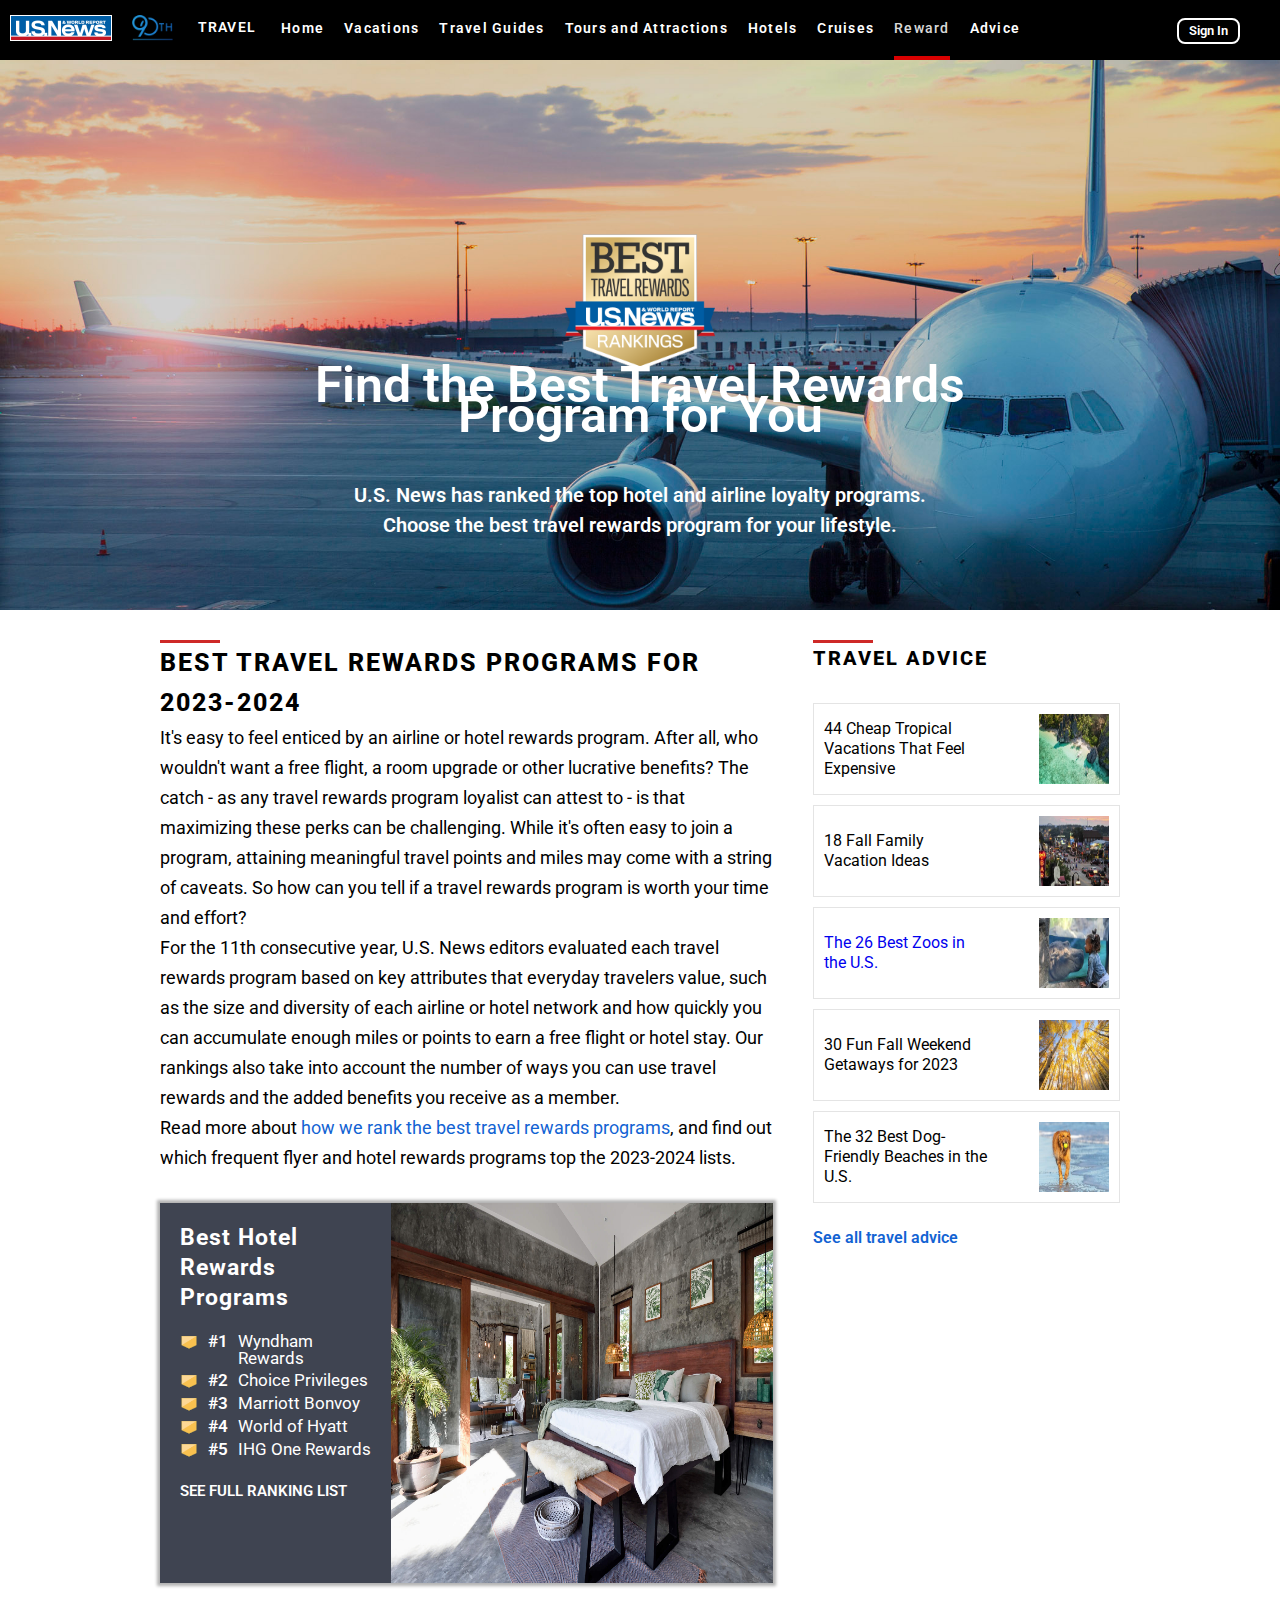
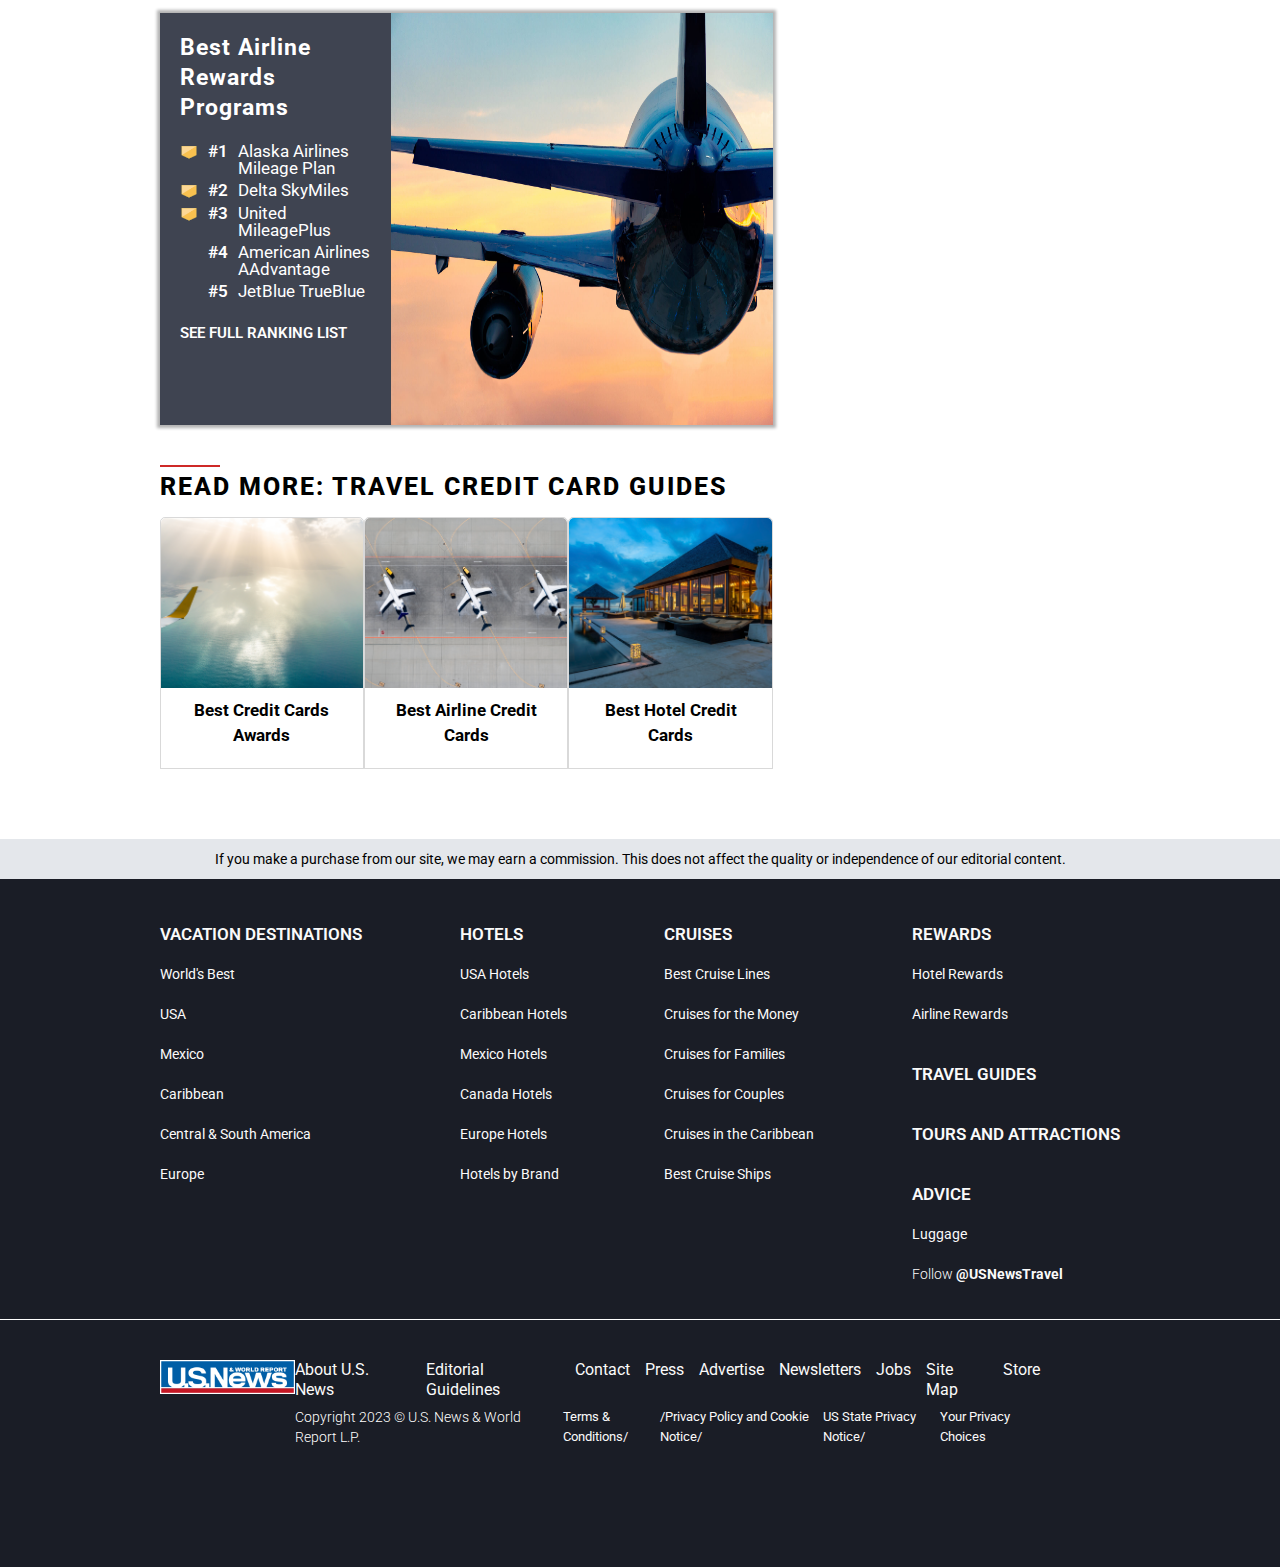
==== commit ff389f51: "css zoos" ====
--- a/reward.html
+++ b/reward.html
@@ -114,7 +114,9 @@
             <li class="nav special4">
               <a href="./vacation.html">Vacations</a>
             </li>
-            <li class="nav special4"><a href="./index.html">Travel Guides</a></li>
+            <li class="nav special4">
+              <a href="./index.html">Travel Guides</a>
+            </li>
             <li class="nav lower special4">
               <a href="./index.html">Tours and Attractions</a>
             </li>
@@ -145,14 +147,22 @@
             <a href="./vacation.html"
               ><div class="table-btn-detail">vacations</div></a
             >
-            <a href="./index.html"><div class="table-btn-detail">travel guides</div></a>
+            <a href="./index.html"
+              ><div class="table-btn-detail">travel guides</div></a
+            >
             <a href="./index.html"
               ><div class="table-btn-detail">tours and attractions</div></a
             >
             <a href="./index.html"><div class="table-btn-detail">hotel</div></a>
-            <a href="./index.html"><div class="table-btn-detail">cruises</div></a>
-            <a href="./reward.html"><div class="table-btn-detail">rewards</div></a>
-            <a href="./index.html"><div class="table-btn-detail">advice >></div></a>
+            <a href="./index.html"
+              ><div class="table-btn-detail">cruises</div></a
+            >
+            <a href="./reward.html"
+              ><div class="table-btn-detail">rewards</div></a
+            >
+            <a href="./index.html"
+              ><div class="table-btn-detail">advice >></div></a
+            >
           </div>
           <div class="table-title">my account</div>
           <a href="./sign_in.html"
@@ -384,14 +394,15 @@
                 alt="Family Vacations"
               />
             </div>
-            <div class="box">
-              <p class="box-word">The 26 Best Zoos in the U.S.</p>
-              <img
-                class="box-image"
-                src="./assets/images/reward/travel_advice/zoo.jpg"
-                alt="Zoo Vacations"
-              />
-            </div>
+            <a href="./zoos.html">
+              <div class="box">
+                <p class="box-word">The 26 Best Zoos in the U.S.</p>
+                <img
+                  class="box-image"
+                  src="./assets/images/reward/travel_advice/zoo.jpg"
+                  alt="Zoo Vacations"
+                /></div
+            ></a>
             <div class="box">
               <p class="box-word">30 Fun Fall Weekend Getaways for 2023</p>
               <img
--- a/assets/css/main.min.css
+++ b/assets/css/main.min.css
@@ -1 +1 @@
-@import"https://fonts.googleapis.com/css2?family=Roboto:wght@100;400;700&display=swap";@import"https://fonts.googleapis.com/css2?family=Lato:ital,wght@0,400;0,700;1,400;1,700&display=swap";:root{--header-h: 4.7rem}*{margin:0;padding:0;-webkit-box-sizing:border-box;box-sizing:border-box}a,a:active,a:visited{text-decoration:none}ul{list-style-type:none;padding-top:0;padding-left:0;margin-top:0;margin-bottom:0}button{cursor:pointer;border:none;outline:none}img{display:block;max-width:100%}@font-face{font-family:font_back_up;src:url(./font1.woff2) format("woff2"),url(./font2.woff2) format("woff2"),url(./font3.woff2) format("woff2");font-weight:bold;font-style:normal;font-display:fallback}*{font-family:"Roboto",Helvetica,"font_back_up",sans-serif}html{font-size:62.5%;font-family:"Roboto",Helvetica,"font_back_up",sans-serif}body{font-size:1.6rem;line-height:3rem}.screen{background-color:#fff;width:100%;height:100%}.line2{background-color:#e4e4e4;height:.5px;width:100%;margin:2rem 0}.line{background-color:#ce2927;height:2.5px;width:6rem;margin-top:3rem}.line3{background-color:#fff;height:.6px;width:100%}.title{text-transform:uppercase;font-weight:800;font-size:2.5rem;letter-spacing:2px;line-height:4rem}.small{font-size:2rem;line-height:3rem}.subTitle{text-transform:capitalize;font-weight:800;font-size:2.3rem;line-height:3.5rem;padding:2rem 0}.slider{width:100%}.slider .carousel-inner .carousel-item img{height:70rem}.slider .carousel-caption{text-align:start;padding-bottom:25rem}.slider .carousel-caption h5{font-size:3rem;line-height:4rem;text-transform:uppercase;font-weight:500}.slider .carousel-caption p{font-size:1.4rem;line-height:3rem;padding:2rem 0;padding-right:50rem;font-weight:lighter}.slider .carousel-caption .banner-button-left{background-color:rgba(0,0,0,0);color:#fff;padding:.5rem 1.5rem;border-radius:5px;text-transform:uppercase;border:2px solid #fff;margin-right:5px}.slider .carousel-caption .banner-button-left:hover{background-color:#1bd5c9}.slider .carousel-caption .banner-button-right{background-color:rgba(0,0,0,0);color:#fff;padding:.5rem 1.5rem;border-radius:5px;text-transform:uppercase;border:2px solid #fff}.slider .carousel-caption .banner-button-right:hover{background-color:#1bd5c9}:root{--nav-height: 3rem}.navbar{background-color:#000;height:6rem;width:100%;display:-webkit-box;display:-ms-flexbox;display:flex;-webkit-box-pack:justify;-ms-flex-pack:justify;justify-content:space-between;padding:0 .5rem;margin:0;position:relative}.navbar .nav{font-size:1.4rem;font-weight:600;margin:0 .5rem;line-height:5.6rem;text-transform:capitalize;letter-spacing:1.25px}.navbar .nav a{color:#fff}.navbar .left{display:-webkit-box;display:-ms-flexbox;display:flex;-webkit-box-align:center;-ms-flex-align:center;align-items:center;gap:1rem}.navbar .left .lower{text-transform:none}.navbar .left .special1{height:3rem;border-bottom:4px solid #000}.navbar .left .special2{text-transform:uppercase;border-bottom:4px solid #000;line-height:3rem;padding:.5rem}.navbar .left .special2 a .fa-angles-right{font-size:.9rem;font-weight:600}.navbar .left .special2:hover{background-color:rgba(211,215,220,.511);opacity:85%;border-radius:7px;-webkit-transition:all .5s ease;transition:all .5s ease}.navbar .left ul{display:-webkit-box;display:-ms-flexbox;display:flex;-webkit-box-align:center;-ms-flex-align:center;align-items:center;gap:1rem}.navbar .left ul .special3{border-bottom:4px solid red;font-weight:500;opacity:85%}.navbar .left ul .special4{border-bottom:4px solid #000}.navbar .left ul .special4:hover{border-bottom:4px solid red;opacity:85%;-webkit-transition:all .5s ease;transition:all .5s ease}.navbar .right{display:-webkit-box;display:-ms-flexbox;display:flex;-webkit-box-align:center;-ms-flex-align:center;align-items:center;color:#fff}.navbar .right .special5{margin:0 .5rem;font-size:1.8rem;line-height:2rem;padding:1rem 1rem}.navbar .right .special5:hover{background-color:rgba(211,215,220,.656);opacity:85%;border-radius:7px;-webkit-transition:all .5s ease;transition:all .5s ease;cursor:pointer}.navbar .right .special6 button{background-color:rgba(0,0,0,0);border:2px solid #fff;line-height:2rem;margin:1rem 0rem;padding:.1rem 1rem;border-radius:8px;font-size:1.3rem;font-weight:600}.navbar .right .special6 button:hover{-webkit-box-shadow:#111 0px 0px 0px 2px,#fff 0px 0px 0px 3px;box-shadow:#111 0px 0px 0px 2px,#fff 0px 0px 0px 3px;-webkit-transition:all .5s ease;transition:all .5s ease}.navbar .table{z-index:999;color:#fff;background-color:#000;margin:0;padding:.5rem 1.5rem;width:30rem;position:absolute;top:6rem;right:0;display:none}.navbar .table-title{text-transform:uppercase;font-size:1.8rem;font-weight:600;opacity:70%;display:-webkit-box;display:-ms-flexbox;display:flex;-webkit-box-pack:justify;-ms-flex-pack:justify;justify-content:space-between;max-height:3rem;margin-bottom:1rem}.navbar .table-btn{margin-bottom:2rem;text-transform:capitalize;font-size:1.7rem;font-weight:600}.navbar .table-btn-detail{text-transform:capitalize;font-size:1.7rem;font-weight:600}.navbar .table a{color:#fff}.navbar #home>div.navbar>div.right>div:nth-child(3):hover .table{display:block}@media screen and (max-width: 66.5em)and (min-width: 46.25em){.navbar .left ul{display:none}.navbar .table{width:25rem}}@media screen and (max-width: 46.1875em){.navbar .left ul{display:none}.navbar .table{width:25rem}}.banner{position:relative}.banner-image{width:100%;height:55rem;-o-object-fit:cover;object-fit:cover}.banner-information{position:absolute;display:-webkit-box;display:-ms-flexbox;display:flex;-webkit-box-orient:vertical;-webkit-box-direction:normal;-ms-flex-direction:column;flex-direction:column;-webkit-box-align:center;-ms-flex-align:center;align-items:center;-webkit-box-pack:center;-ms-flex-pack:center;justify-content:center;text-align:center;-webkit-transform:translateY(-100%);transform:translateY(-100%);padding:0 42rem}.banner-information img{width:15rem}.banner-information h1{color:#fff;font-size:6rem;padding-top:2rem;font-weight:600}.banner-information h3{color:#fff;font-size:2rem;padding-top:1rem;font-weight:600}.banner-information .banner-information-search{padding:2.5rem 0;display:-webkit-box;display:-ms-flexbox;display:flex}.banner-information .banner-information-search .space{width:57rem;height:5rem;padding:1rem;border-top-left-radius:5px;border-bottom-left-radius:5px;border:none}.banner-information .banner-information-search .search{width:9rem;height:5rem;padding:1rem;font-size:1.9rem;text-transform:capitalize;color:#fff;font-weight:600;background-color:#ce2927;border-top-right-radius:5px;border-bottom-right-radius:5px}.banner-information .banner-information-search .search:hover{background-color:#b92523}.banner-information p{padding-top:5rem}.banner-information p a{color:#fff;font-size:1.4rem}.banner-information p a span{font-weight:600}.vacation .banner-information{padding:0 33rem}.vacation .banner-information h3{padding-bottom:2rem}.vacation .banner-information p{padding-top:2rem}.reward .banner-information{padding:0}.reward .banner-information h1{font-size:5rem;padding:0 25rem}.reward .banner-information h3{margin-bottom:7rem;margin-top:5rem;padding:0 35rem}@media screen and (max-width: 66.5em)and (min-width: 46.25em){.banner-image{height:48rem;position:relative;width:100%}.banner-information{padding:0 18rem}.banner-information h1{font-size:5rem}.banner-information h3{font-size:1.8rem}.banner-information .banner-information-search .space{width:40rem;height:4rem}.banner-information .banner-information-search .search{width:8rem;height:4rem;line-height:2rem}.banner-information p{padding-top:3rem}.vacation .banner-information{padding:0 10rem}}@media screen and (max-width: 46.1875em){.banner{position:relative;width:100%}.banner-image{-o-object-fit:fill;object-fit:fill;height:40rem}.banner-information{padding:0 5rem}.banner-information img{width:15rem}.banner-information h1{font-size:3rem}.banner-information h3{font-size:1.5rem}.banner-information .banner-information-search .space{width:30rem;height:4rem}.banner-information .banner-information-search .search{width:9rem;height:4rem;font-size:1.9rem;line-height:1.9rem}.banner-information p{padding-top:2rem}.vacation .banner-information{padding:0 10rem}.vacation .banner p{padding-top:1rem}}.bottom{margin-top:7rem;padding:0;background-color:#e4e7eb;line-height:4rem;text-align:center;font-size:1.4rem}.link{background-color:#1a1d26;padding:0 16rem;padding-top:2rem;display:-webkit-box;display:-ms-flexbox;display:flex;-webkit-box-pack:justify;-ms-flex-pack:justify;justify-content:space-between}.link-detail{display:-webkit-box;display:-ms-flexbox;display:flex;-webkit-box-orient:vertical;-webkit-box-direction:normal;-ms-flex-direction:column;flex-direction:column;gap:1rem;padding-bottom:3rem}.link-detail h3{text-transform:uppercase;font-size:1.7rem;font-weight:600;margin-top:2rem}.link-detail h3:hover{opacity:80%;-webkit-transition:opacity .3s ease-in-out;transition:opacity .3s ease-in-out}.link-detail a{color:#fafafa}.link-detail ul{display:-webkit-box;display:-ms-flexbox;display:flex;-webkit-box-orient:vertical;-webkit-box-direction:normal;-ms-flex-direction:column;flex-direction:column;gap:1rem}.link-detail ul li{font-size:1.4rem;font-weight:400}.link-detail .follow{display:-webkit-box;display:-ms-flexbox;display:flex;color:#fafafa;font-size:1.4rem;font-weight:300}.link-detail .follow span{font-weight:700}.link-detail .follow i{line-height:2.7rem;padding-left:1.5rem;font-size:1.8rem}.footer{background-color:#1a1d26;padding:4rem 16rem 12rem 16rem;display:-webkit-box;display:-ms-flexbox;display:flex;-webkit-box-pack:justify;-ms-flex-pack:justify;justify-content:space-between}.footer-image{height:4rem;width:16rem}.footer-information{padding-right:5rem;display:-webkit-box;display:-ms-flexbox;display:flex;-webkit-box-orient:vertical;-webkit-box-direction:normal;-ms-flex-direction:column;flex-direction:column;line-height:2rem}.footer-information a{color:#fafafa}.footer-information-top{display:-webkit-box;display:-ms-flexbox;display:flex;gap:1.5rem;text-transform:capitalize;padding-bottom:.7rem}.footer-information-bottom{display:-webkit-box;display:-ms-flexbox;display:flex;-webkit-box-orient:horizontal;-webkit-box-direction:normal;-ms-flex-direction:row;flex-direction:row;font-size:1.3rem}.footer-information-bottom p{padding-right:2rem;font-weight:300;color:#fff;font-size:1.4rem}.footer-symbol{display:-webkit-box;display:-ms-flexbox;display:flex;-webkit-box-orient:horizontal;-webkit-box-direction:normal;-ms-flex-direction:row;flex-direction:row;gap:3rem;font-size:2rem;padding-top:1rem}.footer-symbol i{color:#fafafa}@media screen and (max-width: 66.5em)and (min-width: 46.25em){.bottom{margin-top:5rem;padding:1rem 2rem;line-height:2.5rem}.link{display:-webkit-box;display:-ms-flexbox;display:flex;-webkit-box-orient:vertical;-webkit-box-direction:normal;-ms-flex-direction:column;flex-direction:column;-webkit-box-align:center;-ms-flex-align:center;align-items:center;text-align:center}.link-detail{padding-bottom:1rem}.link-detail ul{display:none}.footer{display:-webkit-box;display:-ms-flexbox;display:flex;-webkit-box-orient:vertical;-webkit-box-direction:normal;-ms-flex-direction:column;flex-direction:column;-webkit-box-align:center;-ms-flex-align:center;align-items:center;padding:3rem 5rem}.footer-information{margin-top:4rem;padding-right:5rem;display:-webkit-box;display:-ms-flexbox;display:flex;-webkit-box-orient:vertical;-webkit-box-direction:normal;-ms-flex-direction:column;flex-direction:column;line-height:2rem}.footer-information-top{display:-webkit-box;display:-ms-flexbox;display:flex;gap:1.5rem;text-transform:capitalize;padding-bottom:.7rem;-ms-flex-wrap:wrap;flex-wrap:wrap;-webkit-box-pack:center;-ms-flex-pack:center;justify-content:center;margin-bottom:2rem}}@media screen and (max-width: 46.1875em){.bottom{margin-top:5rem;padding:1rem 2rem;line-height:2.5rem}.link{display:-webkit-box;display:-ms-flexbox;display:flex;-webkit-box-orient:vertical;-webkit-box-direction:normal;-ms-flex-direction:column;flex-direction:column;-webkit-box-align:center;-ms-flex-align:center;align-items:center;text-align:center}.link-detail{padding-bottom:1rem}.link-detail ul{display:none}.footer{display:-webkit-box;display:-ms-flexbox;display:flex;-webkit-box-orient:vertical;-webkit-box-direction:normal;-ms-flex-direction:column;flex-direction:column;-webkit-box-align:center;-ms-flex-align:center;align-items:center;padding:3rem 5rem}.footer-information{margin-top:4rem;padding-right:5rem;display:-webkit-box;display:-ms-flexbox;display:flex;-webkit-box-orient:vertical;-webkit-box-direction:normal;-ms-flex-direction:column;flex-direction:column;line-height:2rem}.footer-information-top{display:-webkit-box;display:-ms-flexbox;display:flex;gap:1.5rem;text-transform:capitalize;padding-bottom:.7rem;-ms-flex-wrap:wrap;flex-wrap:wrap;-webkit-box-pack:center;-ms-flex-pack:center;justify-content:center;margin-bottom:2rem}}.home .body{padding:0 16rem}.home .body .top{display:-webkit-box;display:-ms-flexbox;display:flex;-webkit-box-orient:horizontal;-webkit-box-direction:normal;-ms-flex-direction:row;flex-direction:row;-webkit-box-pack:justify;-ms-flex-pack:justify;justify-content:space-between;margin-top:4rem}.home .body .top a{text-align:center;color:#000;border:.5px solid rgba(0,0,0,.15);width:28rem;border-top-right-radius:5px;border-top-left-radius:5px}.home .body .top a:hover{-webkit-box-shadow:0 0 2px 2px rgba(0,0,0,.15);box-shadow:0 0 2px 2px rgba(0,0,0,.15);-webkit-transition:all .3s ease-in-out;transition:all .3s ease-in-out}.home .body .top a img{border-top-right-radius:5px;border-top-left-radius:5px}.home .body .top a h2{text-transform:capitalize;font-size:2.5rem;font-weight:600;padding:2rem 0}.home .body .advice_mobile{display:none}.home .body .advice-top{display:-webkit-box;display:-ms-flexbox;display:flex;-webkit-box-orient:horizontal;-webkit-box-direction:normal;-ms-flex-direction:row;flex-direction:row;-webkit-box-pack:justify;-ms-flex-pack:justify;justify-content:space-between}.home .body .advice-top a p{color:#1263d3;text-transform:capitalize;font-weight:700}.home .body .advice-top a p i{font-size:.9rem}.home .body .advice-top a p:hover{color:#00206b;-webkit-transition:color .3s ease-in-out;transition:color .3s ease-in-out}.home .body .advice-body{display:-webkit-box;display:-ms-flexbox;display:flex;gap:3.2rem}.home .body .advice-body img{border-radius:5px;-webkit-box-shadow:0 0 4px 3px rgba(0,0,0,.15);box-shadow:0 0 4px 3px rgba(0,0,0,.15);opacity:70%;width:100%;height:100%;-o-object-fit:cover;object-fit:cover}.home .body .advice-body .image{position:relative;border-radius:5px;background:-webkit-gradient(linear, left bottom, left top, from(rgb(0, 0, 0)), color-stop(70%, rgba(17, 17, 17, 0.3)), to(rgb(17, 17, 17)));background:linear-gradient(0deg, rgb(0, 0, 0), rgba(17, 17, 17, 0.3) 70%, rgb(17, 17, 17))}.home .body .advice-body .image p{position:absolute;z-index:10;color:#fff}.home .body .advice-body .image p:hover{opacity:80%}.home .body .advice-body .image:hover img{opacity:50%;-webkit-transition:opacity .3s ease-in-out;transition:opacity .3s ease-in-out}.home .body .advice-body-left{-webkit-box-flex:1;-ms-flex:1;flex:1;display:-webkit-box;display:-ms-flexbox;display:flex;-webkit-box-orient:vertical;-webkit-box-direction:normal;-ms-flex-direction:column;flex-direction:column;gap:3.2rem}.home .body .advice-body-left .left1{height:41rem}.home .body .advice-body-left .left2{height:58rem}.home .body .advice-body-right{-webkit-box-flex:1;-ms-flex:1;flex:1;display:-webkit-box;display:-ms-flexbox;display:flex;-webkit-box-orient:vertical;-webkit-box-direction:normal;-ms-flex-direction:column;flex-direction:column;gap:3.2rem}.home .body .advice-body-right .firstLine{display:-webkit-box;display:-ms-flexbox;display:flex;gap:3.2rem}.home .body .advice-body-right .firstLine img{height:43rem}.home .body .advice-body-right .secondLine img{height:40rem}.home .body .advice-body .description1{bottom:3rem;left:3rem;font-size:3.5rem;font-weight:800;margin-right:15rem}.home .body .advice-body .description2{bottom:1rem;left:3rem;font-size:2rem;font-weight:800}.home .body .go .owl-carousel{position:relative}.home .body .go .owl-carousel .go-body-image{margin-top:2rem;border:.5px solid rgba(0,0,0,.15);border-top-right-radius:5px;border-top-left-radius:5px}.home .body .go .owl-carousel .go-body-image img{border-top-right-radius:5px;border-top-left-radius:5px;height:17rem}.home .body .go .owl-carousel .go-body-image .word{text-align:center;color:#000;font-size:2.5rem;font-weight:700;line-height:5rem}.home .body .go .owl-carousel .owl-nav{font-size:7rem;color:#fff;line-height:7rem}.home .body .go .owl-carousel .owl-nav .owl-prev{position:absolute;top:9rem;left:.5rem;z-index:10}.home .body .go .owl-carousel .owl-nav .owl-prev:hover{background-color:rgba(0,0,0,0)}.home .body .go .owl-carousel .owl-nav .owl-next{position:absolute;top:9rem;right:.5rem;z-index:10}.home .body .go .owl-carousel .owl-nav .owl-next:hover{background-color:rgba(0,0,0,0)}.home .body .rank-detail{display:-webkit-box;display:-ms-flexbox;display:flex;margin-top:2rem}.home .body .rank-detail-image{-webkit-box-flex:2.5;-ms-flex:2.5;flex:2.5;border:.5px solid rgba(0,0,0,.25);border-top-right-radius:5px;border-top-left-radius:5px}.home .body .rank-detail-image:hover{-webkit-box-shadow:0 0 4px 3px rgba(0,0,0,.15);box-shadow:0 0 4px 3px rgba(0,0,0,.15);-webkit-transition:-webkit-box-shadow .3s ease-in-out;transition:-webkit-box-shadow .3s ease-in-out;transition:box-shadow .3s ease-in-out;transition:box-shadow .3s ease-in-out, -webkit-box-shadow .3s ease-in-out}.home .body .rank-detail-image img{height:23rem;width:100%;border-top-right-radius:5px;border-top-left-radius:5px}.home .body .rank-detail-image .description{text-align:center;color:#000;font-size:2.5rem;font-weight:700;line-height:5rem}.home .body .rank-detail-best{padding:0 3rem;-webkit-box-flex:3;-ms-flex:3;flex:3;display:-webkit-box;display:-ms-flexbox;display:flex;-webkit-box-orient:vertical;-webkit-box-direction:normal;-ms-flex-direction:column;flex-direction:column}.home .body .rank-detail-best h3{text-transform:capitalize;font-size:1.8rem;font-weight:700;word-spacing:1px;letter-spacing:1px;margin-bottom:2rem}.home .body .rank-detail-best a{display:-webkit-box;display:-ms-flexbox;display:flex;-webkit-box-orient:horizontal;-webkit-box-direction:normal;-ms-flex-direction:row;flex-direction:row;color:#000}.home .body .rank-detail-best a img{height:2.2rem}.home .body .rank-detail-best a span{padding:0 1rem;font-weight:600}.home .body .rank-detail-best a p{font-size:1.7rem}.home .body .rank-detail-best .rank_list{color:#1263d3;font-weight:600;line-height:1.4rem;font-size:1.4rem}.home .body .rank-detail-best .rank_list i{font-size:.9rem;line-height:1.7rem;padding-left:5px}.home .body .rank-detail-best .rank_hotel{margin-top:2rem;font-size:1.5rem;font-weight:600;word-spacing:.5px}.home .body .rank-detail-best .rank_hotel i{line-height:2.7rem;margin-right:1rem}.home .body .rank-detail-more{-webkit-box-flex:2;-ms-flex:2;flex:2;display:-webkit-box;display:-ms-flexbox;display:flex;-webkit-box-orient:vertical;-webkit-box-direction:normal;-ms-flex-direction:column;flex-direction:column}.home .body .rank-detail-more h3{text-transform:capitalize;font-size:1.8rem;font-weight:700;word-spacing:1px;letter-spacing:1px;margin-bottom:2rem}.home .body .rank-detail-more a{color:#000;font-weight:500}@media screen and (max-width: 66.5em)and (min-width: 46.25em){.home .body{padding:0 auto}.home .body .top{display:grid;grid-template-rows:repeat(2, 1fr);grid-template-columns:repeat(2, 1fr);gap:2.5rem;margin-top:2rem}.home .body .top a{width:-webkit-fit-content;width:-moz-fit-content;width:fit-content}.home .body .top a h2{font-size:2rem}.home .body .top a p{display:none}.home .body .advice_mobile{display:block}.home .body .advice_mobile .advice-top{display:-webkit-box;display:-ms-flexbox;display:flex;-webkit-box-orient:horizontal;-webkit-box-direction:normal;-ms-flex-direction:row;flex-direction:row;-webkit-box-pack:justify;-ms-flex-pack:justify;justify-content:space-between}.home .body .advice_mobile .advice-top a p{color:#1263d3;text-transform:capitalize;font-weight:700}.home .body .advice_mobile .advice-top a p i{font-size:.9rem}.home .body .advice_mobile .advice-top a p:hover{color:#00206b;-webkit-transition:color .3s ease-in-out;transition:color .3s ease-in-out}.home .body .advice_mobile .owl-carousel{position:relative}.home .body .advice_mobile .owl-carousel .advice-body-image{margin-top:2rem;border:.5px solid rgba(0,0,0,.15);border-top-right-radius:5px;border-top-left-radius:5px;position:relative}.home .body .advice_mobile .owl-carousel .advice-body-image img{border-top-right-radius:5px;border-top-left-radius:5px;height:17rem}.home .body .advice_mobile .owl-carousel .advice-body-image .word{font-size:2rem;font-weight:700;line-height:2rem;position:absolute;bottom:1rem;color:#fff;padding:0 1rem}.home .body .advice_mobile .owl-carousel .owl-nav{font-size:7rem;color:#fff;line-height:7rem}.home .body .advice_mobile .owl-carousel .owl-nav .owl-prev{position:absolute;top:9rem;left:.5rem;z-index:10}.home .body .advice_mobile .owl-carousel .owl-nav .owl-prev:hover{background-color:rgba(0,0,0,0)}.home .body .advice_mobile .owl-carousel .owl-nav .owl-next{position:absolute;top:9rem;right:.5rem;z-index:10}.home .body .advice_mobile .owl-carousel .owl-nav .owl-next:hover{background-color:rgba(0,0,0,0)}.home .body .advice{display:none}.home .body .rank-detail{display:-webkit-box;display:-ms-flexbox;display:flex;-webkit-box-pack:justify;-ms-flex-pack:justify;justify-content:space-between;margin-top:2rem}.home .body .rank-detail-image{display:none}.home .body .rank-detail-best{padding-left:1rem;-webkit-box-flex:2;-ms-flex:2;flex:2}}@media screen and (max-width: 46.1875em){.home .body{padding:0 2rem}.home .body .top{display:grid;grid-template-rows:repeat(2, 1fr);grid-template-columns:repeat(2, 1fr);gap:2.5rem;margin-top:2rem}.home .body .top a{width:-webkit-fit-content;width:-moz-fit-content;width:fit-content}.home .body .top a h2{font-size:2rem}.home .body .top a p{display:none}.home .body .advice_mobile{display:block}.home .body .advice_mobile .advice-top{display:-webkit-box;display:-ms-flexbox;display:flex;-webkit-box-orient:horizontal;-webkit-box-direction:normal;-ms-flex-direction:row;flex-direction:row;-webkit-box-pack:justify;-ms-flex-pack:justify;justify-content:space-between}.home .body .advice_mobile .advice-top a p{color:#1263d3;text-transform:capitalize;font-weight:700}.home .body .advice_mobile .advice-top a p i{font-size:.9rem}.home .body .advice_mobile .advice-top a p:hover{color:#00206b;-webkit-transition:color .3s ease-in-out;transition:color .3s ease-in-out}.home .body .advice_mobile .owl-carousel{position:relative}.home .body .advice_mobile .owl-carousel .advice-body-image{margin-top:2rem;border:.5px solid rgba(0,0,0,.15);border-top-right-radius:5px;border-top-left-radius:5px;position:relative}.home .body .advice_mobile .owl-carousel .advice-body-image img{border-top-right-radius:5px;border-top-left-radius:5px;height:17rem}.home .body .advice_mobile .owl-carousel .advice-body-image .word{font-size:2rem;font-weight:700;line-height:2rem;position:absolute;bottom:1rem;color:#fff;padding:0 1rem}.home .body .advice_mobile .owl-carousel .owl-nav{font-size:7rem;color:#fff;line-height:7rem}.home .body .advice_mobile .owl-carousel .owl-nav .owl-prev{position:absolute;top:9rem;left:.5rem;z-index:10}.home .body .advice_mobile .owl-carousel .owl-nav .owl-prev:hover{background-color:rgba(0,0,0,0)}.home .body .advice_mobile .owl-carousel .owl-nav .owl-next{position:absolute;top:9rem;right:.5rem;z-index:10}.home .body .advice_mobile .owl-carousel .owl-nav .owl-next:hover{background-color:rgba(0,0,0,0)}.home .body .advice{display:none}.home .body .rank-detail{display:-webkit-box;display:-ms-flexbox;display:flex;-webkit-box-pack:justify;-ms-flex-pack:justify;justify-content:space-between;margin-top:2rem}.home .body .rank-detail-image{display:none}.home .body .rank-detail-best{padding-left:1rem;-webkit-box-flex:2;-ms-flex:2;flex:2}}.signIn{height:100vh;width:100%;background-color:#909090;padding:3rem 0;overflow:hidden}.signIn .main{padding:4rem 2rem;background-color:#fff;margin:0 auto;display:block;width:70rem;-webkit-box-shadow:0px 0px 5px 5px rgba(43,43,43,.2117647059),0px 0px 2px 2px rgba(43,43,43,.2117647059),0px 0px 3px 3px rgba(43,43,43,.2117647059),0px 0px 4px 4px rgba(43,43,43,.2117647059);box-shadow:0px 0px 5px 5px rgba(43,43,43,.2117647059),0px 0px 2px 2px rgba(43,43,43,.2117647059),0px 0px 3px 3px rgba(43,43,43,.2117647059),0px 0px 4px 4px rgba(43,43,43,.2117647059);position:relative}.signIn .main .image{width:20rem;margin:0 auto;margin-bottom:3rem;-webkit-box-shadow:0px 0px 8px 1px #888;box-shadow:0px 0px 8px 1px #888}.signIn .main-detail{display:-webkit-box;display:-ms-flexbox;display:flex}.signIn .main-detail .guide{line-height:1.7rem;font-size:1.7rem}.signIn .main-detail a:hover{text-decoration:underline}.signIn .main-detail-left{display:-webkit-box;display:-ms-flexbox;display:flex;-webkit-box-flex:10;-ms-flex:10;flex:10;-webkit-box-orient:vertical;-webkit-box-direction:normal;-ms-flex-direction:column;flex-direction:column;gap:2rem;padding-right:2rem}.signIn .main-detail-left span{width:4rem;background-color:rgba(0,0,0,0)}.signIn .main-detail-left .social-logo{width:2rem}.signIn .main-detail-left .detail{font-size:1.7rem;font-weight:500;line-height:1.7rem;padding-top:1rem}.signIn .main-detail-left .apple{display:-webkit-box;display:-ms-flexbox;display:flex;background-color:#000;color:#fff;gap:3rem;-webkit-box-align:center;-ms-flex-align:center;align-items:center;padding:.15rem .25rem;border-radius:3px;height:4rem}.signIn .main-detail-left .apple:hover{color:#ccc;-webkit-transition:all .3s ease-in-out;transition:all .3s ease-in-out}.signIn .main-detail-left .google{display:-webkit-box;display:-ms-flexbox;display:flex;background-color:#4285f4;color:#fff;gap:3rem;-webkit-box-align:center;-ms-flex-align:center;align-items:center;padding:.15rem .25rem;border-radius:3px;height:4rem}.signIn .main-detail-left .google .social-logo{background-color:#fff;height:3.5rem;width:4rem;padding:.5rem 1rem;border-radius:3px}.signIn .main-detail-left .google:hover{background-color:#3f7ce8;-webkit-transition:all .3s ease-in-out;transition:all .3s ease-in-out}.signIn .main-detail-left .facebook{display:-webkit-box;display:-ms-flexbox;display:flex;background-color:#4267b2;color:#fff;gap:3rem;-webkit-box-align:center;-ms-flex-align:center;align-items:center;padding:.15rem .25rem;border-radius:3px;height:4rem;width:100%}.signIn .main-detail-left .facebook .social-logo{height:3rem;width:3.5rem;border-radius:3px}.signIn .main-detail-left .facebook:hover{background-color:#2955ad;-webkit-transition:all .3s ease-in-out;transition:all .3s ease-in-out}.signIn .main-detail-left .description{font-size:1.1rem}.signIn .main-detail-right{-webkit-box-flex:10;-ms-flex:10;flex:10;display:-webkit-box;display:-ms-flexbox;display:flex;-webkit-box-orient:vertical;-webkit-box-direction:normal;-ms-flex-direction:column;flex-direction:column;border-left:3px solid rgba(243,241,241,.782);padding-left:2rem}.signIn .main-detail-right .or{position:absolute;left:49%;top:50%;-webkit-transform:translate(-50% -50%);transform:translate(-50% -50%);width:2rem;height:7rem;background-color:#fff;line-height:7rem;text-align:center}.signIn .main-detail-right .body .login{display:-webkit-box;display:-ms-flexbox;display:flex;-webkit-box-orient:vertical;-webkit-box-direction:normal;-ms-flex-direction:column;flex-direction:column}.signIn .main-detail-right .body .login-word{text-transform:capitalize;font-weight:600}.signIn .main-detail-right .body .login-box{height:4rem;border-radius:3px;padding:0 1rem;border:1px solid #ccc}.signIn .main-detail-right .body .login-btn{height:4.5rem;background-color:#c4212a;color:#fff;font-size:1.8rem;border-radius:3px;margin-top:2rem}.signIn .main-detail-right .body .login-btn:hover{background-color:#a61c1e}.signIn .main-detail-right .body .login-information{margin:1rem auto}@media screen and (max-width: 46.1875em){.signIn{padding:1rem 0}.signIn .main{width:35rem;padding-top:2rem;padding:2rem 2rem}.signIn .main-detail{display:-webkit-box;display:-ms-flexbox;display:flex;-webkit-box-orient:vertical;-webkit-box-direction:normal;-ms-flex-direction:column;flex-direction:column}.signIn .main-detail-left{gap:1rem;padding-right:0}.signIn .main-detail-left .description{font-size:1.2rem}.signIn .main-detail-right{border-top:3px solid rgba(243,241,241,.782);border-left:none;padding-left:0;padding-top:2rem}.signIn .main-detail-right .or{left:44%;top:47%;width:5rem;height:2rem;line-height:2rem}}.vacation .body{padding:0 16rem;padding-bottom:5rem}.vacation .body .top-title{display:none}.vacation .body .vacation_rank-description{padding:2rem 20rem 2rem 0rem;font-size:2rem}.vacation .body .vacation_rank .bestPlaces{display:grid;grid-template-rows:repeat(2, 1fr);grid-template-columns:repeat(3, 1fr);gap:3rem}.vacation .body .vacation_rank .bestPlaces-detail{border:.5px solid rgba(0,0,0,.15);padding:0 0 2rem 0;border-top-right-radius:5px;border-top-left-radius:5px}.vacation .body .vacation_rank .bestPlaces-detail-image{width:100%;border-top-right-radius:5px;border-top-left-radius:5px}.vacation .body .vacation_rank .bestPlaces-detail-image:hover{-webkit-box-shadow:0 0 2px 2px rgba(0,0,0,.15);box-shadow:0 0 2px 2px rgba(0,0,0,.15);-webkit-transition:all .3s ease-in-out;transition:all .3s ease-in-out;cursor:pointer}.vacation .body .vacation_rank .bestPlaces-detail-best{padding:2rem 2rem 0rem 1rem;-webkit-box-flex:3;-ms-flex:3;flex:3;display:-webkit-box;display:-ms-flexbox;display:flex;-webkit-box-orient:vertical;-webkit-box-direction:normal;-ms-flex-direction:column;flex-direction:column}.vacation .body .vacation_rank .bestPlaces-detail-best h3{text-transform:capitalize;font-size:1.6rem;font-weight:700;letter-spacing:1px;margin-bottom:2rem}.vacation .body .vacation_rank .bestPlaces-detail-best a{display:-webkit-box;display:-ms-flexbox;display:flex;-webkit-box-orient:horizontal;-webkit-box-direction:normal;-ms-flex-direction:row;flex-direction:row;color:#000}.vacation .body .vacation_rank .bestPlaces-detail-best a img{height:2.2rem}.vacation .body .vacation_rank .bestPlaces-detail-best a span{padding:0 1rem;font-weight:600}.vacation .body .vacation_rank .bestPlaces-detail-best a p{font-size:1.7rem}.vacation .body .vacation_rank .bestPlaces-detail-best .rank_list{color:#1263d3;font-weight:600;line-height:1.4rem;font-size:1.4rem;text-transform:uppercase}.vacation .body .vacation_rank .bestPlaces-detail-best .rank_list i{font-size:.9rem;line-height:1.7rem;padding-left:5px}.vacation .body .family .owl-carousel{position:relative}.vacation .body .family .owl-carousel .example{margin-top:1rem;border:.5px solid rgba(0,0,0,.15);border-top-right-radius:5px;border-top-left-radius:5px}.vacation .body .family .owl-carousel .example:hover{-webkit-box-shadow:0 0 4px 4px rgba(0,0,0,.2);box-shadow:0 0 4px 4px rgba(0,0,0,.2);-webkit-transition:all .3s ease-in-out;transition:all .3s ease-in-out}.vacation .body .family .owl-carousel .example img{border-top-right-radius:5px;border-top-left-radius:5px;height:17rem}.vacation .body .family .owl-carousel .example .word{text-align:center;color:#000;font-size:2rem;font-weight:700;line-height:2.5rem;padding:1rem 2rem 2rem 2rem;height:7rem}.vacation .body .family .owl-carousel .owl-nav{font-size:7rem;color:#fff;line-height:7rem}.vacation .body .family .owl-carousel .owl-nav .owl-prev{position:absolute;top:7rem;left:.5rem;z-index:10}.vacation .body .family .owl-carousel .owl-nav .owl-prev:hover{background-color:rgba(0,0,0,0)}.vacation .body .family .owl-carousel .owl-nav .owl-next{position:absolute;top:7rem;right:.5rem;z-index:10}.vacation .body .family .owl-carousel .owl-nav .owl-next:hover{background-color:rgba(0,0,0,0)}.vacation .body .cheap .owl-carousel{position:relative}.vacation .body .cheap .owl-carousel .example{margin-top:1rem;border:.5px solid rgba(0,0,0,.15);border-top-right-radius:5px;border-top-left-radius:5px}.vacation .body .cheap .owl-carousel .example:hover{-webkit-box-shadow:0 0 4px 4px rgba(0,0,0,.2);box-shadow:0 0 4px 4px rgba(0,0,0,.2);-webkit-transition:all .3s ease-in-out;transition:all .3s ease-in-out}.vacation .body .cheap .owl-carousel .example img{border-top-right-radius:5px;border-top-left-radius:5px;height:17rem}.vacation .body .cheap .owl-carousel .example .word{text-align:center;color:#000;font-size:2rem;font-weight:700;line-height:2.5rem;padding:1rem 2rem 2rem 2rem;height:10rem}.vacation .body .cheap .owl-carousel .owl-nav{font-size:7rem;color:#fff;line-height:7rem}.vacation .body .cheap .owl-carousel .owl-nav .owl-prev{position:absolute;top:6rem;left:.5rem;z-index:10}.vacation .body .cheap .owl-carousel .owl-nav .owl-prev:hover{background-color:rgba(0,0,0,0)}.vacation .body .cheap .owl-carousel .owl-nav .owl-next{position:absolute;top:6rem;right:.5rem;z-index:10}.vacation .body .cheap .owl-carousel .owl-nav .owl-next:hover{background-color:rgba(0,0,0,0)}.vacation .body .beach .description{display:-webkit-box;display:-ms-flexbox;display:flex;-webkit-box-orient:horizontal;-webkit-box-direction:normal;-ms-flex-direction:row;flex-direction:row;gap:5rem}.vacation .body .beach .description-main{-webkit-box-flex:2;-ms-flex:2;flex:2;display:-webkit-box;display:-ms-flexbox;display:flex;height:33rem;-webkit-box-shadow:0 0 3px 3px rgba(0,0,0,.3);box-shadow:0 0 3px 3px rgba(0,0,0,.3)}.vacation .body .beach .description-main:hover{cursor:pointer;-webkit-box-shadow:none;box-shadow:none;-webkit-transition:-webkit-box-shadow .3s ease-in-out;transition:-webkit-box-shadow .3s ease-in-out;transition:box-shadow .3s ease-in-out;transition:box-shadow .3s ease-in-out, -webkit-box-shadow .3s ease-in-out}.vacation .body .beach .description-main-word{background-color:#3f4451;color:#fff;-webkit-box-flex:1.5;-ms-flex:1.5;flex:1.5;padding:2rem 2rem 8rem 2rem}.vacation .body .beach .description-main-word h3{text-transform:capitalize;font-size:2.3rem;font-weight:700;letter-spacing:1px;margin-bottom:2rem}.vacation .body .beach .description-main-word a{color:#fff;display:-webkit-box;display:-ms-flexbox;display:flex;-webkit-box-orient:horizontal;-webkit-box-direction:normal;-ms-flex-direction:row;flex-direction:row;padding-bottom:.5rem}.vacation .body .beach .description-main-word a span{padding:0 2rem;font-weight:400}.vacation .body .beach .description-main-word a p{font-size:1.7rem}.vacation .body .beach .description-main-word .rank_list{color:#fff;font-weight:600;line-height:1.4rem;font-size:1.5rem;text-transform:uppercase;padding-top:2rem}.vacation .body .beach .description-main-word .rank_list i{font-size:.9rem;line-height:1.7rem;padding-left:5px}.vacation .body .beach .description-main-image{height:inherit;-webkit-box-flex:3;-ms-flex:3;flex:3}.vacation .body .beach .description-main-image img{height:inherit}.vacation .body .beach .description-more{-webkit-box-flex:1;-ms-flex:1;flex:1}.vacation .body .beach .description-more h4{text-transform:capitalize;font-weight:700;font-size:1.8rem}.vacation .body .beach .description-more-description{display:-webkit-box;display:-ms-flexbox;display:flex;gap:1rem}.vacation .body .beach .description-more-description a{color:#000;font-size:300}.vacation .body .beach .description-more-description .left{display:-webkit-box;display:-ms-flexbox;display:flex;-webkit-box-orient:vertical;-webkit-box-direction:normal;-ms-flex-direction:column;flex-direction:column;line-height:2.5rem;gap:1rem;font-size:1.5rem;-webkit-box-flex:1;-ms-flex:1;flex:1}.vacation .body .beach .description-more-description .right{display:-webkit-box;display:-ms-flexbox;display:flex;-webkit-box-orient:vertical;-webkit-box-direction:normal;-ms-flex-direction:column;flex-direction:column;line-height:2.5rem;gap:2rem;font-size:1.5rem;-webkit-box-flex:1.1;-ms-flex:1.1;flex:1.1}.vacation .body .beach_mobile{display:none}.vacation .body .season .owl-carousel{position:relative}.vacation .body .season .owl-carousel .example{margin-top:1rem;border:.5px solid rgba(0,0,0,.15);border-top-right-radius:5px;border-top-left-radius:5px}.vacation .body .season .owl-carousel .example:hover{-webkit-box-shadow:0 0 4px 4px rgba(0,0,0,.2);box-shadow:0 0 4px 4px rgba(0,0,0,.2);-webkit-transition:all .3s ease-in-out;transition:all .3s ease-in-out}.vacation .body .season .owl-carousel .example img{border-top-right-radius:5px;border-top-left-radius:5px;height:17rem}.vacation .body .season .owl-carousel .example .word{text-align:center;color:#000;font-size:2rem;font-weight:700;line-height:2.5rem;padding:1rem 2rem 2rem 2rem;height:7rem}.vacation .body .season .owl-carousel .owl-nav{font-size:7rem;color:#fff;line-height:7rem}.vacation .body .season .owl-carousel .owl-nav .owl-prev{position:absolute;top:6rem;left:.5rem;z-index:10}.vacation .body .season .owl-carousel .owl-nav .owl-prev:hover{background-color:rgba(0,0,0,0)}.vacation .body .season .owl-carousel .owl-nav .owl-next{position:absolute;top:6rem;right:.5rem;z-index:10}.vacation .body .season .owl-carousel .owl-nav .owl-next:hover{background-color:rgba(0,0,0,0)}.vacation .body .month .owl-carousel{position:relative}.vacation .body .month .owl-carousel .example{margin-top:1rem;border:.5px solid rgba(0,0,0,.15);border-top-right-radius:5px;border-top-left-radius:5px}.vacation .body .month .owl-carousel .example:hover{-webkit-box-shadow:0 0 4px 4px rgba(0,0,0,.2);box-shadow:0 0 4px 4px rgba(0,0,0,.2);-webkit-transition:all .3s ease-in-out;transition:all .3s ease-in-out}.vacation .body .month .owl-carousel .example img{border-top-right-radius:5px;border-top-left-radius:5px;height:17rem}.vacation .body .month .owl-carousel .example .word{text-align:center;color:#000;font-size:2rem;font-weight:700;line-height:2.5rem;padding:1rem 2rem 2rem 2rem;height:7rem}.vacation .body .month .owl-carousel .owl-nav{font-size:7rem;color:#fff;line-height:7rem}.vacation .body .month .owl-carousel .owl-nav .owl-prev{position:absolute;top:6rem;left:.5rem;z-index:10}.vacation .body .month .owl-carousel .owl-nav .owl-prev:hover{background-color:rgba(0,0,0,0)}.vacation .body .month .owl-carousel .owl-nav .owl-next{position:absolute;top:6rem;right:.5rem;z-index:10}.vacation .body .month .owl-carousel .owl-nav .owl-next:hover{background-color:rgba(0,0,0,0)}.vacation .body .honeymoon .description{display:-webkit-box;display:-ms-flexbox;display:flex;-webkit-box-orient:horizontal;-webkit-box-direction:normal;-ms-flex-direction:row;flex-direction:row;gap:5rem}.vacation .body .honeymoon .description-main{-webkit-box-flex:2;-ms-flex:2;flex:2;display:-webkit-box;display:-ms-flexbox;display:flex;height:37rem;-webkit-box-shadow:0 0 3px 3px rgba(0,0,0,.3);box-shadow:0 0 3px 3px rgba(0,0,0,.3)}.vacation .body .honeymoon .description-main:hover{cursor:pointer;-webkit-box-shadow:none;box-shadow:none;-webkit-transition:-webkit-box-shadow .3s ease-in-out;transition:-webkit-box-shadow .3s ease-in-out;transition:box-shadow .3s ease-in-out;transition:box-shadow .3s ease-in-out, -webkit-box-shadow .3s ease-in-out}.vacation .body .honeymoon .description-main-word{background-color:#3f4451;color:#fff;-webkit-box-flex:1.5;-ms-flex:1.5;flex:1.5;padding:2rem 2rem 8rem 2rem}.vacation .body .honeymoon .description-main-word h3{text-transform:capitalize;font-size:2.3rem;font-weight:700;letter-spacing:1px;margin-bottom:2rem}.vacation .body .honeymoon .description-main-word a{color:#fff;display:-webkit-box;display:-ms-flexbox;display:flex;-webkit-box-orient:horizontal;-webkit-box-direction:normal;-ms-flex-direction:row;flex-direction:row;padding-bottom:.5rem}.vacation .body .honeymoon .description-main-word a span{padding:0 2rem;font-weight:400}.vacation .body .honeymoon .description-main-word a p{font-size:1.7rem}.vacation .body .honeymoon .description-main-word .rank_list{color:#fff;font-weight:600;line-height:1.4rem;font-size:1.5rem;text-transform:uppercase;padding-top:2rem}.vacation .body .honeymoon .description-main-word .rank_list i{font-size:.9rem;line-height:1.7rem;padding-left:5px}.vacation .body .honeymoon .description-main-image{height:inherit;-webkit-box-flex:3;-ms-flex:3;flex:3}.vacation .body .honeymoon .description-main-image img{height:inherit}.vacation .body .honeymoon .description-more{-webkit-box-flex:1;-ms-flex:1;flex:1}.vacation .body .honeymoon .description-more h4{text-transform:capitalize;font-weight:700;font-size:1.8rem}.vacation .body .honeymoon .description-more-description{display:-webkit-box;display:-ms-flexbox;display:flex;gap:1rem}.vacation .body .honeymoon .description-more-description a{color:#000;font-size:300}.vacation .body .honeymoon .description-more-description .left{display:-webkit-box;display:-ms-flexbox;display:flex;-webkit-box-orient:vertical;-webkit-box-direction:normal;-ms-flex-direction:column;flex-direction:column;line-height:2.5rem;gap:1rem;font-size:1.5rem;-webkit-box-flex:1;-ms-flex:1;flex:1}.vacation .body .honeymoon .description-more-description .right{display:-webkit-box;display:-ms-flexbox;display:flex;-webkit-box-orient:vertical;-webkit-box-direction:normal;-ms-flex-direction:column;flex-direction:column;line-height:2.5rem;gap:2rem;font-size:1.5rem;-webkit-box-flex:1.1;-ms-flex:1.1;flex:1.1}.vacation .body .more .owl-carousel{position:relative}.vacation .body .more .owl-carousel .example{margin-top:1rem;border:.5px solid rgba(0,0,0,.15);border-top-right-radius:5px;border-top-left-radius:5px}.vacation .body .more .owl-carousel .example:hover{-webkit-box-shadow:0 0 4px 4px rgba(0,0,0,.2);box-shadow:0 0 4px 4px rgba(0,0,0,.2);-webkit-transition:all .3s ease-in-out;transition:all .3s ease-in-out}.vacation .body .more .owl-carousel .example img{border-top-right-radius:5px;border-top-left-radius:5px;height:17rem}.vacation .body .more .owl-carousel .example .word{text-align:center;color:#000;font-size:2rem;font-weight:700;line-height:2.5rem;padding:1rem 2rem 2rem 2rem;height:7rem}.vacation .body .more .owl-carousel .owl-nav{font-size:7rem;color:#fff;line-height:7rem}.vacation .body .more .owl-carousel .owl-nav .owl-prev{position:absolute;top:6rem;left:.5rem;z-index:10}.vacation .body .more .owl-carousel .owl-nav .owl-prev:hover{background-color:rgba(0,0,0,0)}.vacation .body .more .owl-carousel .owl-nav .owl-next{position:absolute;top:6rem;right:.5rem;z-index:10}.vacation .body .more .owl-carousel .owl-nav .owl-next:hover{background-color:rgba(0,0,0,0)}@media screen and (max-width: 66.5em)and (min-width: 46.25em){.vacation .body{padding:0 3rem;padding-bottom:5rem}.vacation .body .top-title{display:block;margin-top:2rem;font-size:2rem;text-align:center}.vacation .body .vacation_rank-description{padding:2rem 5rem 2rem 0rem}.vacation .body .vacation_rank .bestPlaces{display:-webkit-box;display:-ms-flexbox;display:flex;-webkit-box-orient:vertical;-webkit-box-direction:normal;-ms-flex-direction:column;flex-direction:column;gap:4rem}.vacation .body .cheap .owl-carousel .example .word{font-size:1.7rem;height:7rem}.vacation .body .beach{display:none}.vacation .body .beach_mobile{display:block}.vacation .body .beach_mobile-detail{border:.5px solid rgba(0,0,0,.15);padding:0;border-top-right-radius:5px;border-top-left-radius:5px}.vacation .body .beach_mobile-detail-image{width:100%;border-top-right-radius:5px;border-top-left-radius:5px}.vacation .body .beach_mobile-detail-image:hover{-webkit-box-shadow:0 0 2px 2px rgba(0,0,0,.15);box-shadow:0 0 2px 2px rgba(0,0,0,.15);-webkit-transition:all .3s ease-in-out;transition:all .3s ease-in-out;cursor:pointer}.vacation .body .beach_mobile-detail-best{padding:2rem 2rem 2rem 1rem;-webkit-box-flex:3;-ms-flex:3;flex:3;display:-webkit-box;display:-ms-flexbox;display:flex;-webkit-box-orient:vertical;-webkit-box-direction:normal;-ms-flex-direction:column;flex-direction:column;gap:1rem;background-color:#3f4451;color:#e4e7eb}.vacation .body .beach_mobile-detail-best h3{text-transform:capitalize;font-size:2rem;font-weight:700;letter-spacing:1px}.vacation .body .beach_mobile-detail-best a{display:-webkit-box;display:-ms-flexbox;display:flex;-webkit-box-orient:horizontal;-webkit-box-direction:normal;-ms-flex-direction:row;flex-direction:row;color:#e4e7eb}.vacation .body .beach_mobile-detail-best a img{height:2.2rem}.vacation .body .beach_mobile-detail-best a span{padding:0 1rem;font-weight:600}.vacation .body .beach_mobile-detail-best a p{font-size:1.7rem}.vacation .body .beach_mobile-detail-best .rank_list{color:#e4e7eb;font-weight:600;line-height:1.4rem;font-size:1.4rem;text-transform:uppercase;margin-bottom:1rem}.vacation .body .beach_mobile-detail-best .rank_list i{font-size:.9rem;line-height:1.7rem;padding-left:5px}.vacation .body .beach_mobile-more h4{text-transform:capitalize;font-weight:700;font-size:1.8rem;margin-top:2rem}.vacation .body .beach_mobile-more-description{display:-webkit-box;display:-ms-flexbox;display:flex;gap:1rem}.vacation .body .beach_mobile-more-description a{color:#000;font-size:300}.vacation .body .beach_mobile-more-description .left{display:-webkit-box;display:-ms-flexbox;display:flex;-webkit-box-orient:vertical;-webkit-box-direction:normal;-ms-flex-direction:column;flex-direction:column;line-height:2.5rem;gap:1rem;font-size:1.5rem;-webkit-box-flex:1;-ms-flex:1;flex:1}.vacation .body .beach_mobile-more-description .right{display:-webkit-box;display:-ms-flexbox;display:flex;-webkit-box-orient:vertical;-webkit-box-direction:normal;-ms-flex-direction:column;flex-direction:column;line-height:2.5rem;gap:1rem;font-size:1.5rem;-webkit-box-flex:1;-ms-flex:1;flex:1}.vacation .body .season .owl-carousel{position:relative}.vacation .body .season .owl-carousel .example{margin-top:1rem;border:.5px solid rgba(0,0,0,.15);border-top-right-radius:5px;border-top-left-radius:5px}.vacation .body .season .owl-carousel .example:hover{-webkit-box-shadow:0 0 4px 4px rgba(0,0,0,.2);box-shadow:0 0 4px 4px rgba(0,0,0,.2);-webkit-transition:all .3s ease-in-out;transition:all .3s ease-in-out}.vacation .body .season .owl-carousel .example img{border-top-right-radius:5px;border-top-left-radius:5px;height:17rem}.vacation .body .season .owl-carousel .example .word{text-align:center;color:#000;font-size:2rem;font-weight:700;line-height:2.5rem;padding:1rem 2rem 2rem 2rem;height:7rem}.vacation .body .season .owl-carousel .owl-nav{font-size:7rem;color:#fff;line-height:7rem}.vacation .body .season .owl-carousel .owl-nav .owl-prev{position:absolute;top:6rem;left:.5rem;z-index:10}.vacation .body .season .owl-carousel .owl-nav .owl-prev:hover{background-color:rgba(0,0,0,0)}.vacation .body .season .owl-carousel .owl-nav .owl-next{position:absolute;top:6rem;right:.5rem;z-index:10}.vacation .body .season .owl-carousel .owl-nav .owl-next:hover{background-color:rgba(0,0,0,0)}.vacation .body .month .owl-carousel{position:relative}.vacation .body .month .owl-carousel .example{margin-top:1rem;border:.5px solid rgba(0,0,0,.15);border-top-right-radius:5px;border-top-left-radius:5px}.vacation .body .month .owl-carousel .example:hover{-webkit-box-shadow:0 0 4px 4px rgba(0,0,0,.2);box-shadow:0 0 4px 4px rgba(0,0,0,.2);-webkit-transition:all .3s ease-in-out;transition:all .3s ease-in-out}.vacation .body .month .owl-carousel .example img{border-top-right-radius:5px;border-top-left-radius:5px;height:17rem}.vacation .body .month .owl-carousel .example .word{text-align:center;color:#000;font-size:2rem;font-weight:700;line-height:2.5rem;padding:1rem 2rem 2rem 2rem;height:7rem}.vacation .body .month .owl-carousel .owl-nav{font-size:7rem;color:#fff;line-height:7rem}.vacation .body .month .owl-carousel .owl-nav .owl-prev{position:absolute;top:6rem;left:.5rem;z-index:10}.vacation .body .month .owl-carousel .owl-nav .owl-prev:hover{background-color:rgba(0,0,0,0)}.vacation .body .month .owl-carousel .owl-nav .owl-next{position:absolute;top:6rem;right:.5rem;z-index:10}.vacation .body .month .owl-carousel .owl-nav .owl-next:hover{background-color:rgba(0,0,0,0)}.vacation .body .honeymoon{display:none}}@media screen and (max-width: 46.1875em){.vacation .body{padding:0 3rem;padding-bottom:5rem}.vacation .body .top-title{display:block;margin-top:2rem;font-size:2rem;text-align:center}.vacation .body .vacation_rank-description{padding:2rem 5rem 2rem 0rem}.vacation .body .vacation_rank .bestPlaces{display:-webkit-box;display:-ms-flexbox;display:flex;-webkit-box-orient:vertical;-webkit-box-direction:normal;-ms-flex-direction:column;flex-direction:column;gap:4rem}.vacation .body .cheap .owl-carousel .example .word{font-size:1.7rem;height:7rem}.vacation .body .beach{display:none}.vacation .body .beach_mobile{display:block}.vacation .body .beach_mobile-detail{border:.5px solid rgba(0,0,0,.15);padding:0;border-top-right-radius:5px;border-top-left-radius:5px}.vacation .body .beach_mobile-detail-image{width:100%;border-top-right-radius:5px;border-top-left-radius:5px}.vacation .body .beach_mobile-detail-image:hover{-webkit-box-shadow:0 0 2px 2px rgba(0,0,0,.15);box-shadow:0 0 2px 2px rgba(0,0,0,.15);-webkit-transition:all .3s ease-in-out;transition:all .3s ease-in-out;cursor:pointer}.vacation .body .beach_mobile-detail-best{padding:2rem 2rem 2rem 1rem;-webkit-box-flex:3;-ms-flex:3;flex:3;display:-webkit-box;display:-ms-flexbox;display:flex;-webkit-box-orient:vertical;-webkit-box-direction:normal;-ms-flex-direction:column;flex-direction:column;gap:1rem;background-color:#3f4451;color:#e4e7eb}.vacation .body .beach_mobile-detail-best h3{text-transform:capitalize;font-size:2rem;font-weight:700;letter-spacing:1px}.vacation .body .beach_mobile-detail-best a{display:-webkit-box;display:-ms-flexbox;display:flex;-webkit-box-orient:horizontal;-webkit-box-direction:normal;-ms-flex-direction:row;flex-direction:row;color:#e4e7eb}.vacation .body .beach_mobile-detail-best a img{height:2.2rem}.vacation .body .beach_mobile-detail-best a span{padding:0 1rem;font-weight:600}.vacation .body .beach_mobile-detail-best a p{font-size:1.7rem}.vacation .body .beach_mobile-detail-best .rank_list{color:#e4e7eb;font-weight:600;line-height:1.4rem;font-size:1.4rem;text-transform:uppercase;margin-bottom:1rem}.vacation .body .beach_mobile-detail-best .rank_list i{font-size:.9rem;line-height:1.7rem;padding-left:5px}.vacation .body .beach_mobile-more h4{text-transform:capitalize;font-weight:700;font-size:1.8rem;margin-top:2rem}.vacation .body .beach_mobile-more-description{display:-webkit-box;display:-ms-flexbox;display:flex;gap:1rem}.vacation .body .beach_mobile-more-description a{color:#000;font-size:300}.vacation .body .beach_mobile-more-description .left{display:-webkit-box;display:-ms-flexbox;display:flex;-webkit-box-orient:vertical;-webkit-box-direction:normal;-ms-flex-direction:column;flex-direction:column;line-height:2.5rem;gap:1rem;font-size:1.5rem;-webkit-box-flex:1;-ms-flex:1;flex:1}.vacation .body .beach_mobile-more-description .right{display:-webkit-box;display:-ms-flexbox;display:flex;-webkit-box-orient:vertical;-webkit-box-direction:normal;-ms-flex-direction:column;flex-direction:column;line-height:2.5rem;gap:1rem;font-size:1.5rem;-webkit-box-flex:1;-ms-flex:1;flex:1}.vacation .body .season .owl-carousel{position:relative}.vacation .body .season .owl-carousel .example{margin-top:1rem;border:.5px solid rgba(0,0,0,.15);border-top-right-radius:5px;border-top-left-radius:5px}.vacation .body .season .owl-carousel .example:hover{-webkit-box-shadow:0 0 4px 4px rgba(0,0,0,.2);box-shadow:0 0 4px 4px rgba(0,0,0,.2);-webkit-transition:all .3s ease-in-out;transition:all .3s ease-in-out}.vacation .body .season .owl-carousel .example img{border-top-right-radius:5px;border-top-left-radius:5px;height:17rem}.vacation .body .season .owl-carousel .example .word{text-align:center;color:#000;font-size:2rem;font-weight:700;line-height:2.5rem;padding:1rem 2rem 2rem 2rem;height:7rem}.vacation .body .season .owl-carousel .owl-nav{font-size:7rem;color:#fff;line-height:7rem}.vacation .body .season .owl-carousel .owl-nav .owl-prev{position:absolute;top:6rem;left:.5rem;z-index:10}.vacation .body .season .owl-carousel .owl-nav .owl-prev:hover{background-color:rgba(0,0,0,0)}.vacation .body .season .owl-carousel .owl-nav .owl-next{position:absolute;top:6rem;right:.5rem;z-index:10}.vacation .body .season .owl-carousel .owl-nav .owl-next:hover{background-color:rgba(0,0,0,0)}.vacation .body .month .owl-carousel{position:relative}.vacation .body .month .owl-carousel .example{margin-top:1rem;border:.5px solid rgba(0,0,0,.15);border-top-right-radius:5px;border-top-left-radius:5px}.vacation .body .month .owl-carousel .example:hover{-webkit-box-shadow:0 0 4px 4px rgba(0,0,0,.2);box-shadow:0 0 4px 4px rgba(0,0,0,.2);-webkit-transition:all .3s ease-in-out;transition:all .3s ease-in-out}.vacation .body .month .owl-carousel .example img{border-top-right-radius:5px;border-top-left-radius:5px;height:17rem}.vacation .body .month .owl-carousel .example .word{text-align:center;color:#000;font-size:2rem;font-weight:700;line-height:2.5rem;padding:1rem 2rem 2rem 2rem;height:7rem}.vacation .body .month .owl-carousel .owl-nav{font-size:7rem;color:#fff;line-height:7rem}.vacation .body .month .owl-carousel .owl-nav .owl-prev{position:absolute;top:6rem;left:.5rem;z-index:10}.vacation .body .month .owl-carousel .owl-nav .owl-prev:hover{background-color:rgba(0,0,0,0)}.vacation .body .month .owl-carousel .owl-nav .owl-next{position:absolute;top:6rem;right:.5rem;z-index:10}.vacation .body .month .owl-carousel .owl-nav .owl-next:hover{background-color:rgba(0,0,0,0)}.vacation .body .honeymoon{display:none}}.reward .body{padding:0 16rem;display:-webkit-box;display:-ms-flexbox;display:flex;-webkit-box-orient:horizontal;-webkit-box-direction:normal;-ms-flex-direction:row;flex-direction:row;gap:4rem}.reward .body .main{-webkit-box-flex:2;-ms-flex:2;flex:2}.reward .body .main-word .paragraph{font-size:1.75rem}.reward .body .main-word .paragraph a{color:#1263d3}.reward .body .main-word .paragraph a:hover{color:#00206b}.reward .body .main-program .description{display:-webkit-box;display:-ms-flexbox;display:flex;height:35rem;margin-top:3rem;-webkit-box-shadow:0 0 3px 3px rgba(0,0,0,.3);box-shadow:0 0 3px 3px rgba(0,0,0,.3)}.reward .body .main-program .description:first-child{margin-bottom:2rem}.reward .body .main-program .description:last-child{margin-bottom:4rem}.reward .body .main-program .description:hover{cursor:pointer;-webkit-box-shadow:none;box-shadow:none;-webkit-transition:-webkit-box-shadow .3s ease-in-out;transition:-webkit-box-shadow .3s ease-in-out;transition:box-shadow .3s ease-in-out;transition:box-shadow .3s ease-in-out, -webkit-box-shadow .3s ease-in-out}.reward .body .main-program .description-word{background-color:#3f4451;color:#fff;-webkit-box-flex:1.5;-ms-flex:1.5;flex:1.5;padding:2rem 2rem 8rem 2rem}.reward .body .main-program .description-word h3{text-transform:capitalize;font-size:2.3rem;font-weight:700;letter-spacing:1px;margin-bottom:2rem}.reward .body .main-program .description-word a{display:-webkit-box;display:-ms-flexbox;display:flex;-webkit-box-orient:horizontal;-webkit-box-direction:normal;-ms-flex-direction:row;flex-direction:row;color:#fff;line-height:1.7rem;padding-bottom:.5rem;font-size:1.7rem}.reward .body .main-program .description-word a img{height:1.8rem}.reward .body .main-program .description-word a span{padding:0 1rem;font-weight:600}.reward .body .main-program .description-word a .hidden{opacity:0}.reward .body .main-program .description-word .rank_list{color:#fff;font-weight:600;line-height:1.4rem;font-size:1.5rem;text-transform:uppercase;padding-top:2rem}.reward .body .main-program .description-word .rank_list i{font-size:.9rem;line-height:1.7rem;padding-left:5px}.reward .body .main-program .description-word .rank_list:hover{opacity:70%;-webkit-transition:opacity .5s ease-in-out;transition:opacity .5s ease-in-out}.reward .body .main-program .description-image{height:inherit;-webkit-box-flex:3;-ms-flex:3;flex:3}.reward .body .main-program .description-image img{height:inherit}.reward .body .main-cc_guide{display:-webkit-box;display:-ms-flexbox;display:flex;margin-top:1rem;gap:1.5rem}.reward .body .main-cc_guide-detail{border:.5px solid rgba(0,0,0,.15);border-top-right-radius:5px;border-top-left-radius:5px}.reward .body .main-cc_guide-detail:hover{-webkit-box-shadow:0 0 4px 4px rgba(0,0,0,.2);box-shadow:0 0 4px 4px rgba(0,0,0,.2);-webkit-transition:all .3s ease-in-out;transition:all .3s ease-in-out}.reward .body .main-cc_guide-detail img{border-top-right-radius:5px;border-top-left-radius:5px;height:17rem;-o-object-fit:cover;object-fit:cover}.reward .body .main-cc_guide-detail .word{text-align:center;color:#000;font-size:2rem;font-weight:700;line-height:2.5rem;padding:1rem 2rem 2rem 2rem;height:7rem}.reward .body .advice{-webkit-box-flex:1;-ms-flex:1;flex:1}.reward .body .advice-detail{margin-top:3rem;margin-bottom:2rem;display:-webkit-box;display:-ms-flexbox;display:flex;-webkit-box-orient:vertical;-webkit-box-direction:normal;-ms-flex-direction:column;flex-direction:column;gap:1rem}.reward .body .advice-detail .box{display:-webkit-box;display:-ms-flexbox;display:flex;-webkit-box-pack:justify;-ms-flex-pack:justify;justify-content:space-between;-webkit-box-align:center;-ms-flex-align:center;align-items:center;gap:5rem;padding:1rem 1rem;border:.5px solid #e4e4e4}.reward .body .advice-detail .box-word{line-height:2rem}.reward .body .advice-detail .box-image{height:7rem;width:7rem}.reward .body .advice-detail .box:hover{cursor:pointer;-webkit-box-shadow:0 0 3px 1px rgba(0,0,0,.2);box-shadow:0 0 3px 1px rgba(0,0,0,.2);-webkit-transition:all .3s ease-in-out;transition:all .3s ease-in-out}.reward .body .advice-list{font-size:1.6rem;font-weight:600;color:#1263d3}.reward .body .advice-list:hover{color:#00206b;-webkit-transition:color .5s ease-in-out;transition:color .5s ease-in-out}+@import"https://fonts.googleapis.com/css2?family=Roboto:wght@100;400;700&display=swap";@import"https://fonts.googleapis.com/css2?family=Lato:ital,wght@0,400;0,700;1,400;1,700&display=swap";:root{--header-h: 4.7rem}*{margin:0;padding:0;-webkit-box-sizing:border-box;box-sizing:border-box}a,a:active,a:visited{text-decoration:none}ul{list-style-type:none;padding-top:0;padding-left:0;margin-top:0;margin-bottom:0}button{cursor:pointer;border:none;outline:none}img{display:block;max-width:100%}@font-face{font-family:font_back_up;src:url(./font1.woff2) format("woff2"),url(./font2.woff2) format("woff2"),url(./font3.woff2) format("woff2");font-weight:bold;font-style:normal;font-display:fallback}*{font-family:"Roboto",Helvetica,"font_back_up",sans-serif}html{font-size:62.5%;font-family:"Roboto",Helvetica,"font_back_up",sans-serif}body{font-size:1.6rem;line-height:3rem}.screen{background-color:#fff;width:100%;height:100%}.line2{background-color:#e4e4e4;height:.5px;width:100%;margin:2rem 0}.line{background-color:#ce2927;height:2.5px;width:6rem;margin-top:3rem}.line3{background-color:#fff;height:.6px;width:100%}.title{text-transform:uppercase;font-weight:800;font-size:2.5rem;letter-spacing:2px;line-height:4rem}.small{font-size:2rem;line-height:3rem}.subTitle{text-transform:capitalize;font-weight:800;font-size:2.3rem;line-height:3.5rem;padding:2rem 0}.slider{width:100%}.slider .carousel-inner .carousel-item img{height:70rem}.slider .carousel-caption{text-align:start;padding-bottom:25rem}.slider .carousel-caption h5{font-size:3rem;line-height:4rem;text-transform:uppercase;font-weight:500}.slider .carousel-caption p{font-size:1.4rem;line-height:3rem;padding:2rem 0;padding-right:50rem;font-weight:lighter}.slider .carousel-caption .banner-button-left{background-color:rgba(0,0,0,0);color:#fff;padding:.5rem 1.5rem;border-radius:5px;text-transform:uppercase;border:2px solid #fff;margin-right:5px}.slider .carousel-caption .banner-button-left:hover{background-color:#1bd5c9}.slider .carousel-caption .banner-button-right{background-color:rgba(0,0,0,0);color:#fff;padding:.5rem 1.5rem;border-radius:5px;text-transform:uppercase;border:2px solid #fff}.slider .carousel-caption .banner-button-right:hover{background-color:#1bd5c9}:root{--nav-height: 3rem}.navbar{background-color:#000;height:6rem;width:100%;display:-webkit-box;display:-ms-flexbox;display:flex;-webkit-box-pack:justify;-ms-flex-pack:justify;justify-content:space-between;padding:0 .5rem;margin:0;position:relative}.navbar .nav{font-size:1.4rem;font-weight:600;margin:0 .5rem;line-height:5.6rem;text-transform:capitalize;letter-spacing:1.25px}.navbar .nav a{color:#fff}.navbar .left{display:-webkit-box;display:-ms-flexbox;display:flex;-webkit-box-align:center;-ms-flex-align:center;align-items:center;gap:1rem}.navbar .left .lower{text-transform:none}.navbar .left .special1{height:3rem;border-bottom:4px solid #000}.navbar .left .special2{text-transform:uppercase;border-bottom:4px solid #000;line-height:3rem;padding:.5rem}.navbar .left .special2 a .fa-angles-right{font-size:.9rem;font-weight:600}.navbar .left .special2:hover{background-color:rgba(211,215,220,.511);opacity:85%;border-radius:7px;-webkit-transition:all .5s ease;transition:all .5s ease}.navbar .left ul{display:-webkit-box;display:-ms-flexbox;display:flex;-webkit-box-align:center;-ms-flex-align:center;align-items:center;gap:1rem}.navbar .left ul .special3{border-bottom:4px solid red;font-weight:500;opacity:85%}.navbar .left ul .special4{border-bottom:4px solid #000}.navbar .left ul .special4:hover{border-bottom:4px solid red;opacity:85%;-webkit-transition:all .5s ease;transition:all .5s ease}.navbar .right{display:-webkit-box;display:-ms-flexbox;display:flex;-webkit-box-align:center;-ms-flex-align:center;align-items:center;color:#fff}.navbar .right .special5{margin:0 .5rem;font-size:1.8rem;line-height:2rem;padding:1rem 1rem}.navbar .right .special5:hover{background-color:rgba(211,215,220,.656);opacity:85%;border-radius:7px;-webkit-transition:all .5s ease;transition:all .5s ease;cursor:pointer}.navbar .right .special6 button{background-color:rgba(0,0,0,0);border:2px solid #fff;line-height:2rem;margin:1rem 0rem;padding:.1rem 1rem;border-radius:8px;font-size:1.3rem;font-weight:600}.navbar .right .special6 button:hover{-webkit-box-shadow:#111 0px 0px 0px 2px,#fff 0px 0px 0px 3px;box-shadow:#111 0px 0px 0px 2px,#fff 0px 0px 0px 3px;-webkit-transition:all .5s ease;transition:all .5s ease}.navbar .table{z-index:999;color:#fff;background-color:#000;margin:0;padding:.5rem 1.5rem;width:30rem;position:absolute;top:6rem;right:0;display:none}.navbar .table-title{text-transform:uppercase;font-size:1.8rem;font-weight:600;opacity:70%;display:-webkit-box;display:-ms-flexbox;display:flex;-webkit-box-pack:justify;-ms-flex-pack:justify;justify-content:space-between;max-height:3rem;margin-bottom:1rem}.navbar .table-btn{margin-bottom:2rem;text-transform:capitalize;font-size:1.7rem;font-weight:600}.navbar .table-btn-detail{text-transform:capitalize;font-size:1.7rem;font-weight:600}.navbar .table a{color:#fff}.navbar #home>div.navbar>div.right>div:nth-child(3):hover .table{display:block}@media screen and (max-width: 66.5em)and (min-width: 46.25em){.navbar .left ul{display:none}.navbar .table{width:25rem}}@media screen and (max-width: 46.1875em){.navbar .left ul{display:none}.navbar .table{width:25rem}}.banner{position:relative}.banner-image{width:100%;height:55rem;-o-object-fit:cover;object-fit:cover}.banner-information{position:absolute;display:-webkit-box;display:-ms-flexbox;display:flex;-webkit-box-orient:vertical;-webkit-box-direction:normal;-ms-flex-direction:column;flex-direction:column;-webkit-box-align:center;-ms-flex-align:center;align-items:center;-webkit-box-pack:center;-ms-flex-pack:center;justify-content:center;text-align:center;-webkit-transform:translateY(-100%);transform:translateY(-100%);padding:0 42rem}.banner-information img{width:15rem}.banner-information h1{color:#fff;font-size:6rem;padding-top:2rem;font-weight:600}.banner-information h3{color:#fff;font-size:2rem;padding-top:1rem;font-weight:600}.banner-information .banner-information-search{padding:2.5rem 0;display:-webkit-box;display:-ms-flexbox;display:flex}.banner-information .banner-information-search .space{width:57rem;height:5rem;padding:1rem;border-top-left-radius:5px;border-bottom-left-radius:5px;border:none}.banner-information .banner-information-search .search{width:9rem;height:5rem;padding:1rem;font-size:1.9rem;text-transform:capitalize;color:#fff;font-weight:600;background-color:#ce2927;border-top-right-radius:5px;border-bottom-right-radius:5px}.banner-information .banner-information-search .search:hover{background-color:#b92523}.banner-information p{padding-top:5rem}.banner-information p a{color:#fff;font-size:1.4rem}.banner-information p a span{font-weight:600}.vacation .banner-information{padding:0 33rem}.vacation .banner-information h3{padding-bottom:2rem}.vacation .banner-information p{padding-top:2rem}.reward .banner-information{padding:0}.reward .banner-information img{width:15rem}.reward .banner-information h1{font-size:5rem;padding:0 25rem}.reward .banner-information h3{margin-bottom:7rem;margin-top:5rem;padding:0 35rem}@media screen and (max-width: 66.5em)and (min-width: 46.25em){.banner-image{height:48rem;position:relative;width:100%}.banner-information{padding:0 18rem}.banner-information h1{font-size:5rem}.banner-information h3{font-size:1.8rem}.banner-information .banner-information-search .space{width:40rem;height:4rem}.banner-information .banner-information-search .search{width:8rem;height:4rem;line-height:2rem}.banner-information p{padding-top:3rem}.vacation .banner-information{padding:0 10rem}.reward .banner-information{padding:0}.reward .banner-information h1{font-size:4.5rem;padding:0 12rem;margin-top:2rem}.reward .banner-information h3{margin-bottom:5rem;margin-top:3rem;padding:0 20rem}}@media screen and (max-width: 46.1875em){.banner{position:relative;width:100%}.banner-image{-o-object-fit:fill;object-fit:fill;height:40rem}.banner-information{padding:0 5rem}.banner-information img{width:15rem}.banner-information h1{font-size:3rem}.banner-information h3{font-size:1.5rem}.banner-information .banner-information-search .space{width:30rem;height:4rem}.banner-information .banner-information-search .search{width:9rem;height:4rem;font-size:1.9rem;line-height:1.9rem}.banner-information p{padding-top:2rem}.vacation .banner-information{padding:0 10rem}.vacation .banner p{padding-top:1rem}.reward .banner-information{padding:0}.reward .banner-information h1{font-size:3.5rem;padding:0 7rem;margin-top:2rem}.reward .banner-information h3{margin-bottom:3rem;margin-top:2rem;padding:0 5rem}}.bottom{margin-top:7rem;padding:0;background-color:#e4e7eb;line-height:4rem;text-align:center;font-size:1.4rem}.link{background-color:#1a1d26;padding:0 16rem;padding-top:2rem;display:-webkit-box;display:-ms-flexbox;display:flex;-webkit-box-pack:justify;-ms-flex-pack:justify;justify-content:space-between}.link-detail{display:-webkit-box;display:-ms-flexbox;display:flex;-webkit-box-orient:vertical;-webkit-box-direction:normal;-ms-flex-direction:column;flex-direction:column;gap:1rem;padding-bottom:3rem}.link-detail h3{text-transform:uppercase;font-size:1.7rem;font-weight:600;margin-top:2rem}.link-detail h3:hover{opacity:80%;-webkit-transition:opacity .3s ease-in-out;transition:opacity .3s ease-in-out}.link-detail a{color:#fafafa}.link-detail ul{display:-webkit-box;display:-ms-flexbox;display:flex;-webkit-box-orient:vertical;-webkit-box-direction:normal;-ms-flex-direction:column;flex-direction:column;gap:1rem}.link-detail ul li{font-size:1.4rem;font-weight:400}.link-detail .follow{display:-webkit-box;display:-ms-flexbox;display:flex;color:#fafafa;font-size:1.4rem;font-weight:300}.link-detail .follow span{font-weight:700}.link-detail .follow i{line-height:2.7rem;padding-left:1.5rem;font-size:1.8rem}.footer{background-color:#1a1d26;padding:4rem 16rem 12rem 16rem;display:-webkit-box;display:-ms-flexbox;display:flex;-webkit-box-pack:justify;-ms-flex-pack:justify;justify-content:space-between}.footer-image{height:4rem;width:16rem}.footer-information{padding-right:5rem;display:-webkit-box;display:-ms-flexbox;display:flex;-webkit-box-orient:vertical;-webkit-box-direction:normal;-ms-flex-direction:column;flex-direction:column;line-height:2rem}.footer-information a{color:#fafafa}.footer-information-top{display:-webkit-box;display:-ms-flexbox;display:flex;gap:1.5rem;text-transform:capitalize;padding-bottom:.7rem}.footer-information-bottom{display:-webkit-box;display:-ms-flexbox;display:flex;-webkit-box-orient:horizontal;-webkit-box-direction:normal;-ms-flex-direction:row;flex-direction:row;font-size:1.3rem}.footer-information-bottom p{padding-right:2rem;font-weight:300;color:#fff;font-size:1.4rem}.footer-symbol{display:-webkit-box;display:-ms-flexbox;display:flex;-webkit-box-orient:horizontal;-webkit-box-direction:normal;-ms-flex-direction:row;flex-direction:row;gap:3rem;font-size:2rem;padding-top:1rem}.footer-symbol i{color:#fafafa}@media screen and (max-width: 66.5em)and (min-width: 46.25em){.bottom{margin-top:5rem;padding:1rem 2rem;line-height:2.5rem}.link{display:-webkit-box;display:-ms-flexbox;display:flex;-webkit-box-orient:vertical;-webkit-box-direction:normal;-ms-flex-direction:column;flex-direction:column;-webkit-box-align:center;-ms-flex-align:center;align-items:center;text-align:center}.link-detail{padding-bottom:1rem}.link-detail ul{display:none}.footer{display:-webkit-box;display:-ms-flexbox;display:flex;-webkit-box-orient:vertical;-webkit-box-direction:normal;-ms-flex-direction:column;flex-direction:column;-webkit-box-align:center;-ms-flex-align:center;align-items:center;padding:3rem 5rem}.footer-information{margin-top:4rem;padding-right:5rem;display:-webkit-box;display:-ms-flexbox;display:flex;-webkit-box-orient:vertical;-webkit-box-direction:normal;-ms-flex-direction:column;flex-direction:column;line-height:2rem}.footer-information-top{display:-webkit-box;display:-ms-flexbox;display:flex;gap:1.5rem;text-transform:capitalize;padding-bottom:.7rem;-ms-flex-wrap:wrap;flex-wrap:wrap;-webkit-box-pack:center;-ms-flex-pack:center;justify-content:center;margin-bottom:2rem}}@media screen and (max-width: 46.1875em){.bottom{margin-top:5rem;padding:1rem 2rem;line-height:2.5rem}.link{display:-webkit-box;display:-ms-flexbox;display:flex;-webkit-box-orient:vertical;-webkit-box-direction:normal;-ms-flex-direction:column;flex-direction:column;-webkit-box-align:center;-ms-flex-align:center;align-items:center;text-align:center}.link-detail{padding-bottom:1rem}.link-detail ul{display:none}.footer{display:-webkit-box;display:-ms-flexbox;display:flex;-webkit-box-orient:vertical;-webkit-box-direction:normal;-ms-flex-direction:column;flex-direction:column;-webkit-box-align:center;-ms-flex-align:center;align-items:center;padding:3rem 5rem}.footer-information{margin-top:4rem;padding-right:5rem;display:-webkit-box;display:-ms-flexbox;display:flex;-webkit-box-orient:vertical;-webkit-box-direction:normal;-ms-flex-direction:column;flex-direction:column;line-height:2rem}.footer-information-top{display:-webkit-box;display:-ms-flexbox;display:flex;gap:1.5rem;text-transform:capitalize;padding-bottom:.7rem;-ms-flex-wrap:wrap;flex-wrap:wrap;-webkit-box-pack:center;-ms-flex-pack:center;justify-content:center;margin-bottom:2rem}}.home .body{padding:0 16rem}.home .body .top{display:-webkit-box;display:-ms-flexbox;display:flex;-webkit-box-orient:horizontal;-webkit-box-direction:normal;-ms-flex-direction:row;flex-direction:row;-webkit-box-pack:justify;-ms-flex-pack:justify;justify-content:space-between;margin-top:4rem}.home .body .top a{text-align:center;color:#000;border:.5px solid rgba(0,0,0,.15);width:28rem;border-top-right-radius:5px;border-top-left-radius:5px}.home .body .top a:hover{-webkit-box-shadow:0 0 2px 2px rgba(0,0,0,.15);box-shadow:0 0 2px 2px rgba(0,0,0,.15);-webkit-transition:all .3s ease-in-out;transition:all .3s ease-in-out}.home .body .top a img{border-top-right-radius:5px;border-top-left-radius:5px}.home .body .top a h2{text-transform:capitalize;font-size:2.5rem;font-weight:600;padding:2rem 0}.home .body .advice_mobile{display:none}.home .body .advice-top{display:-webkit-box;display:-ms-flexbox;display:flex;-webkit-box-orient:horizontal;-webkit-box-direction:normal;-ms-flex-direction:row;flex-direction:row;-webkit-box-pack:justify;-ms-flex-pack:justify;justify-content:space-between}.home .body .advice-top a p{color:#1263d3;text-transform:capitalize;font-weight:700}.home .body .advice-top a p i{font-size:.9rem}.home .body .advice-top a p:hover{color:#00206b;-webkit-transition:color .3s ease-in-out;transition:color .3s ease-in-out}.home .body .advice-body{display:-webkit-box;display:-ms-flexbox;display:flex;gap:3.2rem}.home .body .advice-body img{border-radius:5px;-webkit-box-shadow:0 0 4px 3px rgba(0,0,0,.15);box-shadow:0 0 4px 3px rgba(0,0,0,.15);opacity:70%;width:100%;height:100%;-o-object-fit:cover;object-fit:cover}.home .body .advice-body .image{position:relative;border-radius:5px;background:-webkit-gradient(linear, left bottom, left top, from(rgb(0, 0, 0)), color-stop(70%, rgba(17, 17, 17, 0.3)), to(rgb(17, 17, 17)));background:linear-gradient(0deg, rgb(0, 0, 0), rgba(17, 17, 17, 0.3) 70%, rgb(17, 17, 17))}.home .body .advice-body .image p{position:absolute;z-index:10;color:#fff}.home .body .advice-body .image p:hover{opacity:80%}.home .body .advice-body .image:hover img{opacity:50%;-webkit-transition:opacity .3s ease-in-out;transition:opacity .3s ease-in-out}.home .body .advice-body-left{-webkit-box-flex:1;-ms-flex:1;flex:1;display:-webkit-box;display:-ms-flexbox;display:flex;-webkit-box-orient:vertical;-webkit-box-direction:normal;-ms-flex-direction:column;flex-direction:column;gap:3.2rem}.home .body .advice-body-left .left1{height:41rem}.home .body .advice-body-left .left2{height:58rem}.home .body .advice-body-right{-webkit-box-flex:1;-ms-flex:1;flex:1;display:-webkit-box;display:-ms-flexbox;display:flex;-webkit-box-orient:vertical;-webkit-box-direction:normal;-ms-flex-direction:column;flex-direction:column;gap:3.2rem}.home .body .advice-body-right .firstLine{display:-webkit-box;display:-ms-flexbox;display:flex;gap:3.2rem}.home .body .advice-body-right .firstLine img{height:43rem}.home .body .advice-body-right .secondLine img{height:40rem}.home .body .advice-body .description1{bottom:3rem;left:3rem;font-size:3.5rem;font-weight:800;margin-right:15rem}.home .body .advice-body .description2{bottom:1rem;left:3rem;font-size:2rem;font-weight:800}.home .body .go .owl-carousel{position:relative}.home .body .go .owl-carousel .go-body-image{margin-top:2rem;border:.5px solid rgba(0,0,0,.15);border-top-right-radius:5px;border-top-left-radius:5px}.home .body .go .owl-carousel .go-body-image img{border-top-right-radius:5px;border-top-left-radius:5px;height:17rem}.home .body .go .owl-carousel .go-body-image .word{text-align:center;color:#000;font-size:2.5rem;font-weight:700;line-height:5rem}.home .body .go .owl-carousel .owl-nav{font-size:7rem;color:#fff;line-height:7rem}.home .body .go .owl-carousel .owl-nav .owl-prev{position:absolute;top:9rem;left:.5rem;z-index:10}.home .body .go .owl-carousel .owl-nav .owl-prev:hover{background-color:rgba(0,0,0,0)}.home .body .go .owl-carousel .owl-nav .owl-next{position:absolute;top:9rem;right:.5rem;z-index:10}.home .body .go .owl-carousel .owl-nav .owl-next:hover{background-color:rgba(0,0,0,0)}.home .body .rank-detail{display:-webkit-box;display:-ms-flexbox;display:flex;margin-top:2rem}.home .body .rank-detail-image{-webkit-box-flex:2.5;-ms-flex:2.5;flex:2.5;border:.5px solid rgba(0,0,0,.25);border-top-right-radius:5px;border-top-left-radius:5px}.home .body .rank-detail-image:hover{-webkit-box-shadow:0 0 4px 3px rgba(0,0,0,.15);box-shadow:0 0 4px 3px rgba(0,0,0,.15);-webkit-transition:-webkit-box-shadow .3s ease-in-out;transition:-webkit-box-shadow .3s ease-in-out;transition:box-shadow .3s ease-in-out;transition:box-shadow .3s ease-in-out, -webkit-box-shadow .3s ease-in-out}.home .body .rank-detail-image img{height:23rem;width:100%;border-top-right-radius:5px;border-top-left-radius:5px}.home .body .rank-detail-image .description{text-align:center;color:#000;font-size:2.5rem;font-weight:700;line-height:5rem}.home .body .rank-detail-best{padding:0 3rem;-webkit-box-flex:3;-ms-flex:3;flex:3;display:-webkit-box;display:-ms-flexbox;display:flex;-webkit-box-orient:vertical;-webkit-box-direction:normal;-ms-flex-direction:column;flex-direction:column}.home .body .rank-detail-best h3{text-transform:capitalize;font-size:1.8rem;font-weight:700;word-spacing:1px;letter-spacing:1px;margin-bottom:2rem}.home .body .rank-detail-best a{display:-webkit-box;display:-ms-flexbox;display:flex;-webkit-box-orient:horizontal;-webkit-box-direction:normal;-ms-flex-direction:row;flex-direction:row;color:#000}.home .body .rank-detail-best a img{height:2.2rem}.home .body .rank-detail-best a span{padding:0 1rem;font-weight:600}.home .body .rank-detail-best a p{font-size:1.7rem}.home .body .rank-detail-best .rank_list{color:#1263d3;font-weight:600;line-height:1.4rem;font-size:1.4rem}.home .body .rank-detail-best .rank_list i{font-size:.9rem;line-height:1.7rem;padding-left:5px}.home .body .rank-detail-best .rank_hotel{margin-top:2rem;font-size:1.5rem;font-weight:600;word-spacing:.5px}.home .body .rank-detail-best .rank_hotel i{line-height:2.7rem;margin-right:1rem}.home .body .rank-detail-more{-webkit-box-flex:2;-ms-flex:2;flex:2;display:-webkit-box;display:-ms-flexbox;display:flex;-webkit-box-orient:vertical;-webkit-box-direction:normal;-ms-flex-direction:column;flex-direction:column}.home .body .rank-detail-more h3{text-transform:capitalize;font-size:1.8rem;font-weight:700;word-spacing:1px;letter-spacing:1px;margin-bottom:2rem}.home .body .rank-detail-more a{color:#000;font-weight:500}@media screen and (max-width: 66.5em)and (min-width: 46.25em){.home .body{padding:0 auto}.home .body .top{display:grid;grid-template-rows:repeat(2, 1fr);grid-template-columns:repeat(2, 1fr);gap:2.5rem;margin-top:2rem}.home .body .top a{width:-webkit-fit-content;width:-moz-fit-content;width:fit-content}.home .body .top a h2{font-size:2rem}.home .body .top a p{display:none}.home .body .advice_mobile{display:block}.home .body .advice_mobile .advice-top{display:-webkit-box;display:-ms-flexbox;display:flex;-webkit-box-orient:horizontal;-webkit-box-direction:normal;-ms-flex-direction:row;flex-direction:row;-webkit-box-pack:justify;-ms-flex-pack:justify;justify-content:space-between}.home .body .advice_mobile .advice-top a p{color:#1263d3;text-transform:capitalize;font-weight:700}.home .body .advice_mobile .advice-top a p i{font-size:.9rem}.home .body .advice_mobile .advice-top a p:hover{color:#00206b;-webkit-transition:color .3s ease-in-out;transition:color .3s ease-in-out}.home .body .advice_mobile .owl-carousel{position:relative}.home .body .advice_mobile .owl-carousel .advice-body-image{margin-top:2rem;border:.5px solid rgba(0,0,0,.15);border-top-right-radius:5px;border-top-left-radius:5px;position:relative}.home .body .advice_mobile .owl-carousel .advice-body-image img{border-top-right-radius:5px;border-top-left-radius:5px;height:17rem}.home .body .advice_mobile .owl-carousel .advice-body-image .word{font-size:2rem;font-weight:700;line-height:2rem;position:absolute;bottom:1rem;color:#fff;padding:0 1rem}.home .body .advice_mobile .owl-carousel .owl-nav{font-size:7rem;color:#fff;line-height:7rem}.home .body .advice_mobile .owl-carousel .owl-nav .owl-prev{position:absolute;top:9rem;left:.5rem;z-index:10}.home .body .advice_mobile .owl-carousel .owl-nav .owl-prev:hover{background-color:rgba(0,0,0,0)}.home .body .advice_mobile .owl-carousel .owl-nav .owl-next{position:absolute;top:9rem;right:.5rem;z-index:10}.home .body .advice_mobile .owl-carousel .owl-nav .owl-next:hover{background-color:rgba(0,0,0,0)}.home .body .advice{display:none}.home .body .rank-detail{display:-webkit-box;display:-ms-flexbox;display:flex;-webkit-box-pack:justify;-ms-flex-pack:justify;justify-content:space-between;margin-top:2rem}.home .body .rank-detail-image{display:none}.home .body .rank-detail-best{padding-left:1rem;-webkit-box-flex:2;-ms-flex:2;flex:2}}@media screen and (max-width: 46.1875em){.home .body{padding:0 2rem}.home .body .top{display:grid;grid-template-rows:repeat(2, 1fr);grid-template-columns:repeat(2, 1fr);gap:2.5rem;margin-top:2rem}.home .body .top a{width:-webkit-fit-content;width:-moz-fit-content;width:fit-content}.home .body .top a h2{font-size:2rem}.home .body .top a p{display:none}.home .body .advice_mobile{display:block}.home .body .advice_mobile .advice-top{display:-webkit-box;display:-ms-flexbox;display:flex;-webkit-box-orient:horizontal;-webkit-box-direction:normal;-ms-flex-direction:row;flex-direction:row;-webkit-box-pack:justify;-ms-flex-pack:justify;justify-content:space-between}.home .body .advice_mobile .advice-top a p{color:#1263d3;text-transform:capitalize;font-weight:700}.home .body .advice_mobile .advice-top a p i{font-size:.9rem}.home .body .advice_mobile .advice-top a p:hover{color:#00206b;-webkit-transition:color .3s ease-in-out;transition:color .3s ease-in-out}.home .body .advice_mobile .owl-carousel{position:relative}.home .body .advice_mobile .owl-carousel .advice-body-image{margin-top:2rem;border:.5px solid rgba(0,0,0,.15);border-top-right-radius:5px;border-top-left-radius:5px;position:relative}.home .body .advice_mobile .owl-carousel .advice-body-image img{border-top-right-radius:5px;border-top-left-radius:5px;height:17rem}.home .body .advice_mobile .owl-carousel .advice-body-image .word{font-size:2rem;font-weight:700;line-height:2rem;position:absolute;bottom:1rem;color:#fff;padding:0 1rem}.home .body .advice_mobile .owl-carousel .owl-nav{font-size:7rem;color:#fff;line-height:7rem}.home .body .advice_mobile .owl-carousel .owl-nav .owl-prev{position:absolute;top:9rem;left:.5rem;z-index:10}.home .body .advice_mobile .owl-carousel .owl-nav .owl-prev:hover{background-color:rgba(0,0,0,0)}.home .body .advice_mobile .owl-carousel .owl-nav .owl-next{position:absolute;top:9rem;right:.5rem;z-index:10}.home .body .advice_mobile .owl-carousel .owl-nav .owl-next:hover{background-color:rgba(0,0,0,0)}.home .body .advice{display:none}.home .body .rank-detail{display:-webkit-box;display:-ms-flexbox;display:flex;-webkit-box-pack:justify;-ms-flex-pack:justify;justify-content:space-between;margin-top:2rem}.home .body .rank-detail-image{display:none}.home .body .rank-detail-best{padding-left:1rem;-webkit-box-flex:2;-ms-flex:2;flex:2}}.signIn{height:100vh;width:100%;background-color:#909090;padding:3rem 0;overflow:hidden}.signIn .main{padding:4rem 2rem;background-color:#fff;margin:0 auto;display:block;width:70rem;-webkit-box-shadow:0px 0px 5px 5px rgba(43,43,43,.2117647059),0px 0px 2px 2px rgba(43,43,43,.2117647059),0px 0px 3px 3px rgba(43,43,43,.2117647059),0px 0px 4px 4px rgba(43,43,43,.2117647059);box-shadow:0px 0px 5px 5px rgba(43,43,43,.2117647059),0px 0px 2px 2px rgba(43,43,43,.2117647059),0px 0px 3px 3px rgba(43,43,43,.2117647059),0px 0px 4px 4px rgba(43,43,43,.2117647059);position:relative}.signIn .main .image{width:20rem;margin:0 auto;margin-bottom:3rem;-webkit-box-shadow:0px 0px 8px 1px #888;box-shadow:0px 0px 8px 1px #888}.signIn .main-detail{display:-webkit-box;display:-ms-flexbox;display:flex}.signIn .main-detail .guide{line-height:1.7rem;font-size:1.7rem}.signIn .main-detail a:hover{text-decoration:underline}.signIn .main-detail-left{display:-webkit-box;display:-ms-flexbox;display:flex;-webkit-box-flex:10;-ms-flex:10;flex:10;-webkit-box-orient:vertical;-webkit-box-direction:normal;-ms-flex-direction:column;flex-direction:column;gap:2rem;padding-right:2rem}.signIn .main-detail-left span{width:4rem;background-color:rgba(0,0,0,0)}.signIn .main-detail-left .social-logo{width:2rem}.signIn .main-detail-left .detail{font-size:1.7rem;font-weight:500;line-height:1.7rem;padding-top:1rem}.signIn .main-detail-left .apple{display:-webkit-box;display:-ms-flexbox;display:flex;background-color:#000;color:#fff;gap:3rem;-webkit-box-align:center;-ms-flex-align:center;align-items:center;padding:.15rem .25rem;border-radius:3px;height:4rem}.signIn .main-detail-left .apple:hover{color:#ccc;-webkit-transition:all .3s ease-in-out;transition:all .3s ease-in-out}.signIn .main-detail-left .google{display:-webkit-box;display:-ms-flexbox;display:flex;background-color:#4285f4;color:#fff;gap:3rem;-webkit-box-align:center;-ms-flex-align:center;align-items:center;padding:.15rem .25rem;border-radius:3px;height:4rem}.signIn .main-detail-left .google .social-logo{background-color:#fff;height:3.5rem;width:4rem;padding:.5rem 1rem;border-radius:3px}.signIn .main-detail-left .google:hover{background-color:#3f7ce8;-webkit-transition:all .3s ease-in-out;transition:all .3s ease-in-out}.signIn .main-detail-left .facebook{display:-webkit-box;display:-ms-flexbox;display:flex;background-color:#4267b2;color:#fff;gap:3rem;-webkit-box-align:center;-ms-flex-align:center;align-items:center;padding:.15rem .25rem;border-radius:3px;height:4rem;width:100%}.signIn .main-detail-left .facebook .social-logo{height:3rem;width:3.5rem;border-radius:3px}.signIn .main-detail-left .facebook:hover{background-color:#2955ad;-webkit-transition:all .3s ease-in-out;transition:all .3s ease-in-out}.signIn .main-detail-left .description{font-size:1.1rem}.signIn .main-detail-right{-webkit-box-flex:10;-ms-flex:10;flex:10;display:-webkit-box;display:-ms-flexbox;display:flex;-webkit-box-orient:vertical;-webkit-box-direction:normal;-ms-flex-direction:column;flex-direction:column;border-left:3px solid rgba(243,241,241,.782);padding-left:2rem}.signIn .main-detail-right .or{position:absolute;left:49%;top:50%;-webkit-transform:translate(-50% -50%);transform:translate(-50% -50%);width:2rem;height:7rem;background-color:#fff;line-height:7rem;text-align:center}.signIn .main-detail-right .body .login{display:-webkit-box;display:-ms-flexbox;display:flex;-webkit-box-orient:vertical;-webkit-box-direction:normal;-ms-flex-direction:column;flex-direction:column}.signIn .main-detail-right .body .login-word{text-transform:capitalize;font-weight:600}.signIn .main-detail-right .body .login-box{height:4rem;border-radius:3px;padding:0 1rem;border:1px solid #ccc}.signIn .main-detail-right .body .login-btn{height:4.5rem;background-color:#c4212a;color:#fff;font-size:1.8rem;border-radius:3px;margin-top:2rem}.signIn .main-detail-right .body .login-btn:hover{background-color:#a61c1e}.signIn .main-detail-right .body .login-information{margin:1rem auto}@media screen and (max-width: 46.1875em){.signIn{padding:1rem 0}.signIn .main{width:35rem;padding-top:2rem;padding:2rem 2rem}.signIn .main-detail{display:-webkit-box;display:-ms-flexbox;display:flex;-webkit-box-orient:vertical;-webkit-box-direction:normal;-ms-flex-direction:column;flex-direction:column}.signIn .main-detail-left{gap:1rem;padding-right:0}.signIn .main-detail-left .description{font-size:1.2rem}.signIn .main-detail-right{border-top:3px solid rgba(243,241,241,.782);border-left:none;padding-left:0;padding-top:2rem}.signIn .main-detail-right .or{left:44%;top:47%;width:5rem;height:2rem;line-height:2rem}}.vacation .body{padding:0 16rem;padding-bottom:5rem}.vacation .body .top-title{display:none}.vacation .body .vacation_rank-description{padding:2rem 20rem 2rem 0rem;font-size:2rem}.vacation .body .vacation_rank .bestPlaces{display:grid;grid-template-rows:repeat(2, 1fr);grid-template-columns:repeat(3, 1fr);gap:3rem}.vacation .body .vacation_rank .bestPlaces-detail{border:.5px solid rgba(0,0,0,.15);padding:0 0 2rem 0;border-top-right-radius:5px;border-top-left-radius:5px}.vacation .body .vacation_rank .bestPlaces-detail-image{width:100%;border-top-right-radius:5px;border-top-left-radius:5px}.vacation .body .vacation_rank .bestPlaces-detail-image:hover{-webkit-box-shadow:0 0 2px 2px rgba(0,0,0,.15);box-shadow:0 0 2px 2px rgba(0,0,0,.15);-webkit-transition:all .3s ease-in-out;transition:all .3s ease-in-out;cursor:pointer}.vacation .body .vacation_rank .bestPlaces-detail-best{padding:2rem 2rem 0rem 1rem;-webkit-box-flex:3;-ms-flex:3;flex:3;display:-webkit-box;display:-ms-flexbox;display:flex;-webkit-box-orient:vertical;-webkit-box-direction:normal;-ms-flex-direction:column;flex-direction:column}.vacation .body .vacation_rank .bestPlaces-detail-best h3{text-transform:capitalize;font-size:1.6rem;font-weight:700;letter-spacing:1px;margin-bottom:2rem}.vacation .body .vacation_rank .bestPlaces-detail-best a{display:-webkit-box;display:-ms-flexbox;display:flex;-webkit-box-orient:horizontal;-webkit-box-direction:normal;-ms-flex-direction:row;flex-direction:row;color:#000}.vacation .body .vacation_rank .bestPlaces-detail-best a img{height:2.2rem}.vacation .body .vacation_rank .bestPlaces-detail-best a span{padding:0 1rem;font-weight:600}.vacation .body .vacation_rank .bestPlaces-detail-best a p{font-size:1.7rem}.vacation .body .vacation_rank .bestPlaces-detail-best .rank_list{color:#1263d3;font-weight:600;line-height:1.4rem;font-size:1.4rem;text-transform:uppercase}.vacation .body .vacation_rank .bestPlaces-detail-best .rank_list i{font-size:.9rem;line-height:1.7rem;padding-left:5px}.vacation .body .family .owl-carousel{position:relative}.vacation .body .family .owl-carousel .example{margin-top:1rem;border:.5px solid rgba(0,0,0,.15);border-top-right-radius:5px;border-top-left-radius:5px}.vacation .body .family .owl-carousel .example:hover{-webkit-box-shadow:0 0 4px 4px rgba(0,0,0,.2);box-shadow:0 0 4px 4px rgba(0,0,0,.2);-webkit-transition:all .3s ease-in-out;transition:all .3s ease-in-out}.vacation .body .family .owl-carousel .example img{border-top-right-radius:5px;border-top-left-radius:5px;height:17rem}.vacation .body .family .owl-carousel .example .word{text-align:center;color:#000;font-size:2rem;font-weight:700;line-height:2.5rem;padding:1rem 2rem 2rem 2rem;height:7rem}.vacation .body .family .owl-carousel .owl-nav{font-size:7rem;color:#fff;line-height:7rem}.vacation .body .family .owl-carousel .owl-nav .owl-prev{position:absolute;top:7rem;left:.5rem;z-index:10}.vacation .body .family .owl-carousel .owl-nav .owl-prev:hover{background-color:rgba(0,0,0,0)}.vacation .body .family .owl-carousel .owl-nav .owl-next{position:absolute;top:7rem;right:.5rem;z-index:10}.vacation .body .family .owl-carousel .owl-nav .owl-next:hover{background-color:rgba(0,0,0,0)}.vacation .body .cheap .owl-carousel{position:relative}.vacation .body .cheap .owl-carousel .example{margin-top:1rem;border:.5px solid rgba(0,0,0,.15);border-top-right-radius:5px;border-top-left-radius:5px}.vacation .body .cheap .owl-carousel .example:hover{-webkit-box-shadow:0 0 4px 4px rgba(0,0,0,.2);box-shadow:0 0 4px 4px rgba(0,0,0,.2);-webkit-transition:all .3s ease-in-out;transition:all .3s ease-in-out}.vacation .body .cheap .owl-carousel .example img{border-top-right-radius:5px;border-top-left-radius:5px;height:17rem}.vacation .body .cheap .owl-carousel .example .word{text-align:center;color:#000;font-size:2rem;font-weight:700;line-height:2.5rem;padding:1rem 2rem 2rem 2rem;height:10rem}.vacation .body .cheap .owl-carousel .owl-nav{font-size:7rem;color:#fff;line-height:7rem}.vacation .body .cheap .owl-carousel .owl-nav .owl-prev{position:absolute;top:6rem;left:.5rem;z-index:10}.vacation .body .cheap .owl-carousel .owl-nav .owl-prev:hover{background-color:rgba(0,0,0,0)}.vacation .body .cheap .owl-carousel .owl-nav .owl-next{position:absolute;top:6rem;right:.5rem;z-index:10}.vacation .body .cheap .owl-carousel .owl-nav .owl-next:hover{background-color:rgba(0,0,0,0)}.vacation .body .beach .description{display:-webkit-box;display:-ms-flexbox;display:flex;-webkit-box-orient:horizontal;-webkit-box-direction:normal;-ms-flex-direction:row;flex-direction:row;gap:5rem}.vacation .body .beach .description-main{-webkit-box-flex:2;-ms-flex:2;flex:2;display:-webkit-box;display:-ms-flexbox;display:flex;height:33rem;-webkit-box-shadow:0 0 3px 3px rgba(0,0,0,.3);box-shadow:0 0 3px 3px rgba(0,0,0,.3)}.vacation .body .beach .description-main:hover{cursor:pointer;-webkit-box-shadow:none;box-shadow:none;-webkit-transition:-webkit-box-shadow .3s ease-in-out;transition:-webkit-box-shadow .3s ease-in-out;transition:box-shadow .3s ease-in-out;transition:box-shadow .3s ease-in-out, -webkit-box-shadow .3s ease-in-out}.vacation .body .beach .description-main-word{background-color:#3f4451;color:#fff;-webkit-box-flex:1.5;-ms-flex:1.5;flex:1.5;padding:2rem 2rem 8rem 2rem}.vacation .body .beach .description-main-word h3{text-transform:capitalize;font-size:2.3rem;font-weight:700;letter-spacing:1px;margin-bottom:2rem}.vacation .body .beach .description-main-word a{color:#fff;display:-webkit-box;display:-ms-flexbox;display:flex;-webkit-box-orient:horizontal;-webkit-box-direction:normal;-ms-flex-direction:row;flex-direction:row;padding-bottom:.5rem}.vacation .body .beach .description-main-word a span{padding:0 2rem;font-weight:400}.vacation .body .beach .description-main-word a p{font-size:1.7rem}.vacation .body .beach .description-main-word .rank_list{color:#fff;font-weight:600;line-height:1.4rem;font-size:1.5rem;text-transform:uppercase;padding-top:2rem}.vacation .body .beach .description-main-word .rank_list i{font-size:.9rem;line-height:1.7rem;padding-left:5px}.vacation .body .beach .description-main-image{height:inherit;-webkit-box-flex:3;-ms-flex:3;flex:3}.vacation .body .beach .description-main-image img{height:inherit}.vacation .body .beach .description-more{-webkit-box-flex:1;-ms-flex:1;flex:1}.vacation .body .beach .description-more h4{text-transform:capitalize;font-weight:700;font-size:1.8rem}.vacation .body .beach .description-more-description{display:-webkit-box;display:-ms-flexbox;display:flex;gap:1rem}.vacation .body .beach .description-more-description a{color:#000;font-size:300}.vacation .body .beach .description-more-description .left{display:-webkit-box;display:-ms-flexbox;display:flex;-webkit-box-orient:vertical;-webkit-box-direction:normal;-ms-flex-direction:column;flex-direction:column;line-height:2.5rem;gap:1rem;font-size:1.5rem;-webkit-box-flex:1;-ms-flex:1;flex:1}.vacation .body .beach .description-more-description .right{display:-webkit-box;display:-ms-flexbox;display:flex;-webkit-box-orient:vertical;-webkit-box-direction:normal;-ms-flex-direction:column;flex-direction:column;line-height:2.5rem;gap:2rem;font-size:1.5rem;-webkit-box-flex:1.1;-ms-flex:1.1;flex:1.1}.vacation .body .beach_mobile{display:none}.vacation .body .season .owl-carousel{position:relative}.vacation .body .season .owl-carousel .example{margin-top:1rem;border:.5px solid rgba(0,0,0,.15);border-top-right-radius:5px;border-top-left-radius:5px}.vacation .body .season .owl-carousel .example:hover{-webkit-box-shadow:0 0 4px 4px rgba(0,0,0,.2);box-shadow:0 0 4px 4px rgba(0,0,0,.2);-webkit-transition:all .3s ease-in-out;transition:all .3s ease-in-out}.vacation .body .season .owl-carousel .example img{border-top-right-radius:5px;border-top-left-radius:5px;height:17rem}.vacation .body .season .owl-carousel .example .word{text-align:center;color:#000;font-size:2rem;font-weight:700;line-height:2.5rem;padding:1rem 2rem 2rem 2rem;height:7rem}.vacation .body .season .owl-carousel .owl-nav{font-size:7rem;color:#fff;line-height:7rem}.vacation .body .season .owl-carousel .owl-nav .owl-prev{position:absolute;top:6rem;left:.5rem;z-index:10}.vacation .body .season .owl-carousel .owl-nav .owl-prev:hover{background-color:rgba(0,0,0,0)}.vacation .body .season .owl-carousel .owl-nav .owl-next{position:absolute;top:6rem;right:.5rem;z-index:10}.vacation .body .season .owl-carousel .owl-nav .owl-next:hover{background-color:rgba(0,0,0,0)}.vacation .body .month .owl-carousel{position:relative}.vacation .body .month .owl-carousel .example{margin-top:1rem;border:.5px solid rgba(0,0,0,.15);border-top-right-radius:5px;border-top-left-radius:5px}.vacation .body .month .owl-carousel .example:hover{-webkit-box-shadow:0 0 4px 4px rgba(0,0,0,.2);box-shadow:0 0 4px 4px rgba(0,0,0,.2);-webkit-transition:all .3s ease-in-out;transition:all .3s ease-in-out}.vacation .body .month .owl-carousel .example img{border-top-right-radius:5px;border-top-left-radius:5px;height:17rem}.vacation .body .month .owl-carousel .example .word{text-align:center;color:#000;font-size:2rem;font-weight:700;line-height:2.5rem;padding:1rem 2rem 2rem 2rem;height:7rem}.vacation .body .month .owl-carousel .owl-nav{font-size:7rem;color:#fff;line-height:7rem}.vacation .body .month .owl-carousel .owl-nav .owl-prev{position:absolute;top:6rem;left:.5rem;z-index:10}.vacation .body .month .owl-carousel .owl-nav .owl-prev:hover{background-color:rgba(0,0,0,0)}.vacation .body .month .owl-carousel .owl-nav .owl-next{position:absolute;top:6rem;right:.5rem;z-index:10}.vacation .body .month .owl-carousel .owl-nav .owl-next:hover{background-color:rgba(0,0,0,0)}.vacation .body .honeymoon .description{display:-webkit-box;display:-ms-flexbox;display:flex;-webkit-box-orient:horizontal;-webkit-box-direction:normal;-ms-flex-direction:row;flex-direction:row;gap:5rem}.vacation .body .honeymoon .description-main{-webkit-box-flex:2;-ms-flex:2;flex:2;display:-webkit-box;display:-ms-flexbox;display:flex;height:37rem;-webkit-box-shadow:0 0 3px 3px rgba(0,0,0,.3);box-shadow:0 0 3px 3px rgba(0,0,0,.3)}.vacation .body .honeymoon .description-main:hover{cursor:pointer;-webkit-box-shadow:none;box-shadow:none;-webkit-transition:-webkit-box-shadow .3s ease-in-out;transition:-webkit-box-shadow .3s ease-in-out;transition:box-shadow .3s ease-in-out;transition:box-shadow .3s ease-in-out, -webkit-box-shadow .3s ease-in-out}.vacation .body .honeymoon .description-main-word{background-color:#3f4451;color:#fff;-webkit-box-flex:1.5;-ms-flex:1.5;flex:1.5;padding:2rem 2rem 8rem 2rem}.vacation .body .honeymoon .description-main-word h3{text-transform:capitalize;font-size:2.3rem;font-weight:700;letter-spacing:1px;margin-bottom:2rem}.vacation .body .honeymoon .description-main-word a{color:#fff;display:-webkit-box;display:-ms-flexbox;display:flex;-webkit-box-orient:horizontal;-webkit-box-direction:normal;-ms-flex-direction:row;flex-direction:row;padding-bottom:.5rem}.vacation .body .honeymoon .description-main-word a span{padding:0 2rem;font-weight:400}.vacation .body .honeymoon .description-main-word a p{font-size:1.7rem}.vacation .body .honeymoon .description-main-word .rank_list{color:#fff;font-weight:600;line-height:1.4rem;font-size:1.5rem;text-transform:uppercase;padding-top:2rem}.vacation .body .honeymoon .description-main-word .rank_list i{font-size:.9rem;line-height:1.7rem;padding-left:5px}.vacation .body .honeymoon .description-main-image{height:inherit;-webkit-box-flex:3;-ms-flex:3;flex:3}.vacation .body .honeymoon .description-main-image img{height:inherit}.vacation .body .honeymoon .description-more{-webkit-box-flex:1;-ms-flex:1;flex:1}.vacation .body .honeymoon .description-more h4{text-transform:capitalize;font-weight:700;font-size:1.8rem}.vacation .body .honeymoon .description-more-description{display:-webkit-box;display:-ms-flexbox;display:flex;gap:1rem}.vacation .body .honeymoon .description-more-description a{color:#000;font-size:300}.vacation .body .honeymoon .description-more-description .left{display:-webkit-box;display:-ms-flexbox;display:flex;-webkit-box-orient:vertical;-webkit-box-direction:normal;-ms-flex-direction:column;flex-direction:column;line-height:2.5rem;gap:1rem;font-size:1.5rem;-webkit-box-flex:1;-ms-flex:1;flex:1}.vacation .body .honeymoon .description-more-description .right{display:-webkit-box;display:-ms-flexbox;display:flex;-webkit-box-orient:vertical;-webkit-box-direction:normal;-ms-flex-direction:column;flex-direction:column;line-height:2.5rem;gap:2rem;font-size:1.5rem;-webkit-box-flex:1.1;-ms-flex:1.1;flex:1.1}.vacation .body .more .owl-carousel{position:relative}.vacation .body .more .owl-carousel .example{margin-top:1rem;border:.5px solid rgba(0,0,0,.15);border-top-right-radius:5px;border-top-left-radius:5px}.vacation .body .more .owl-carousel .example:hover{-webkit-box-shadow:0 0 4px 4px rgba(0,0,0,.2);box-shadow:0 0 4px 4px rgba(0,0,0,.2);-webkit-transition:all .3s ease-in-out;transition:all .3s ease-in-out}.vacation .body .more .owl-carousel .example img{border-top-right-radius:5px;border-top-left-radius:5px;height:17rem}.vacation .body .more .owl-carousel .example .word{text-align:center;color:#000;font-size:2rem;font-weight:700;line-height:2.5rem;padding:1rem 2rem 2rem 2rem;height:7rem}.vacation .body .more .owl-carousel .owl-nav{font-size:7rem;color:#fff;line-height:7rem}.vacation .body .more .owl-carousel .owl-nav .owl-prev{position:absolute;top:6rem;left:.5rem;z-index:10}.vacation .body .more .owl-carousel .owl-nav .owl-prev:hover{background-color:rgba(0,0,0,0)}.vacation .body .more .owl-carousel .owl-nav .owl-next{position:absolute;top:6rem;right:.5rem;z-index:10}.vacation .body .more .owl-carousel .owl-nav .owl-next:hover{background-color:rgba(0,0,0,0)}@media screen and (max-width: 66.5em)and (min-width: 46.25em){.vacation .body{padding:0 3rem;padding-bottom:5rem}.vacation .body .top-title{display:block;margin-top:2rem;font-size:2rem;text-align:center}.vacation .body .vacation_rank-description{padding:2rem 5rem 2rem 0rem}.vacation .body .vacation_rank .bestPlaces{display:-webkit-box;display:-ms-flexbox;display:flex;-webkit-box-orient:vertical;-webkit-box-direction:normal;-ms-flex-direction:column;flex-direction:column;gap:4rem}.vacation .body .cheap .owl-carousel .example .word{font-size:1.7rem;height:7rem}.vacation .body .beach{display:none}.vacation .body .beach_mobile{display:block}.vacation .body .beach_mobile-detail{border:.5px solid rgba(0,0,0,.15);padding:0;border-top-right-radius:5px;border-top-left-radius:5px}.vacation .body .beach_mobile-detail-image{width:100%;border-top-right-radius:5px;border-top-left-radius:5px}.vacation .body .beach_mobile-detail-image:hover{-webkit-box-shadow:0 0 2px 2px rgba(0,0,0,.15);box-shadow:0 0 2px 2px rgba(0,0,0,.15);-webkit-transition:all .3s ease-in-out;transition:all .3s ease-in-out;cursor:pointer}.vacation .body .beach_mobile-detail-best{padding:2rem 2rem 2rem 1rem;-webkit-box-flex:3;-ms-flex:3;flex:3;display:-webkit-box;display:-ms-flexbox;display:flex;-webkit-box-orient:vertical;-webkit-box-direction:normal;-ms-flex-direction:column;flex-direction:column;gap:1rem;background-color:#3f4451;color:#e4e7eb}.vacation .body .beach_mobile-detail-best h3{text-transform:capitalize;font-size:2rem;font-weight:700;letter-spacing:1px}.vacation .body .beach_mobile-detail-best a{display:-webkit-box;display:-ms-flexbox;display:flex;-webkit-box-orient:horizontal;-webkit-box-direction:normal;-ms-flex-direction:row;flex-direction:row;color:#e4e7eb}.vacation .body .beach_mobile-detail-best a img{height:2.2rem}.vacation .body .beach_mobile-detail-best a span{padding:0 1rem;font-weight:600}.vacation .body .beach_mobile-detail-best a p{font-size:1.7rem}.vacation .body .beach_mobile-detail-best .rank_list{color:#e4e7eb;font-weight:600;line-height:1.4rem;font-size:1.4rem;text-transform:uppercase;margin-bottom:1rem}.vacation .body .beach_mobile-detail-best .rank_list i{font-size:.9rem;line-height:1.7rem;padding-left:5px}.vacation .body .beach_mobile-more h4{text-transform:capitalize;font-weight:700;font-size:1.8rem;margin-top:2rem}.vacation .body .beach_mobile-more-description{display:-webkit-box;display:-ms-flexbox;display:flex;gap:1rem}.vacation .body .beach_mobile-more-description a{color:#000;font-size:300}.vacation .body .beach_mobile-more-description .left{display:-webkit-box;display:-ms-flexbox;display:flex;-webkit-box-orient:vertical;-webkit-box-direction:normal;-ms-flex-direction:column;flex-direction:column;line-height:2.5rem;gap:1rem;font-size:1.5rem;-webkit-box-flex:1;-ms-flex:1;flex:1}.vacation .body .beach_mobile-more-description .right{display:-webkit-box;display:-ms-flexbox;display:flex;-webkit-box-orient:vertical;-webkit-box-direction:normal;-ms-flex-direction:column;flex-direction:column;line-height:2.5rem;gap:1rem;font-size:1.5rem;-webkit-box-flex:1;-ms-flex:1;flex:1}.vacation .body .season .owl-carousel{position:relative}.vacation .body .season .owl-carousel .example{margin-top:1rem;border:.5px solid rgba(0,0,0,.15);border-top-right-radius:5px;border-top-left-radius:5px}.vacation .body .season .owl-carousel .example:hover{-webkit-box-shadow:0 0 4px 4px rgba(0,0,0,.2);box-shadow:0 0 4px 4px rgba(0,0,0,.2);-webkit-transition:all .3s ease-in-out;transition:all .3s ease-in-out}.vacation .body .season .owl-carousel .example img{border-top-right-radius:5px;border-top-left-radius:5px;height:17rem}.vacation .body .season .owl-carousel .example .word{text-align:center;color:#000;font-size:2rem;font-weight:700;line-height:2.5rem;padding:1rem 2rem 2rem 2rem;height:7rem}.vacation .body .season .owl-carousel .owl-nav{font-size:7rem;color:#fff;line-height:7rem}.vacation .body .season .owl-carousel .owl-nav .owl-prev{position:absolute;top:6rem;left:.5rem;z-index:10}.vacation .body .season .owl-carousel .owl-nav .owl-prev:hover{background-color:rgba(0,0,0,0)}.vacation .body .season .owl-carousel .owl-nav .owl-next{position:absolute;top:6rem;right:.5rem;z-index:10}.vacation .body .season .owl-carousel .owl-nav .owl-next:hover{background-color:rgba(0,0,0,0)}.vacation .body .month .owl-carousel{position:relative}.vacation .body .month .owl-carousel .example{margin-top:1rem;border:.5px solid rgba(0,0,0,.15);border-top-right-radius:5px;border-top-left-radius:5px}.vacation .body .month .owl-carousel .example:hover{-webkit-box-shadow:0 0 4px 4px rgba(0,0,0,.2);box-shadow:0 0 4px 4px rgba(0,0,0,.2);-webkit-transition:all .3s ease-in-out;transition:all .3s ease-in-out}.vacation .body .month .owl-carousel .example img{border-top-right-radius:5px;border-top-left-radius:5px;height:17rem}.vacation .body .month .owl-carousel .example .word{text-align:center;color:#000;font-size:2rem;font-weight:700;line-height:2.5rem;padding:1rem 2rem 2rem 2rem;height:7rem}.vacation .body .month .owl-carousel .owl-nav{font-size:7rem;color:#fff;line-height:7rem}.vacation .body .month .owl-carousel .owl-nav .owl-prev{position:absolute;top:6rem;left:.5rem;z-index:10}.vacation .body .month .owl-carousel .owl-nav .owl-prev:hover{background-color:rgba(0,0,0,0)}.vacation .body .month .owl-carousel .owl-nav .owl-next{position:absolute;top:6rem;right:.5rem;z-index:10}.vacation .body .month .owl-carousel .owl-nav .owl-next:hover{background-color:rgba(0,0,0,0)}.vacation .body .honeymoon{display:none}}@media screen and (max-width: 46.1875em){.vacation .body{padding:0 3rem;padding-bottom:5rem}.vacation .body .top-title{display:block;margin-top:2rem;font-size:2rem;text-align:center}.vacation .body .vacation_rank-description{padding:2rem 5rem 2rem 0rem}.vacation .body .vacation_rank .bestPlaces{display:-webkit-box;display:-ms-flexbox;display:flex;-webkit-box-orient:vertical;-webkit-box-direction:normal;-ms-flex-direction:column;flex-direction:column;gap:4rem}.vacation .body .cheap .owl-carousel .example .word{font-size:1.7rem;height:7rem}.vacation .body .beach{display:none}.vacation .body .beach_mobile{display:block}.vacation .body .beach_mobile-detail{border:.5px solid rgba(0,0,0,.15);padding:0;border-top-right-radius:5px;border-top-left-radius:5px}.vacation .body .beach_mobile-detail-image{width:100%;border-top-right-radius:5px;border-top-left-radius:5px}.vacation .body .beach_mobile-detail-image:hover{-webkit-box-shadow:0 0 2px 2px rgba(0,0,0,.15);box-shadow:0 0 2px 2px rgba(0,0,0,.15);-webkit-transition:all .3s ease-in-out;transition:all .3s ease-in-out;cursor:pointer}.vacation .body .beach_mobile-detail-best{padding:2rem 2rem 2rem 1rem;-webkit-box-flex:3;-ms-flex:3;flex:3;display:-webkit-box;display:-ms-flexbox;display:flex;-webkit-box-orient:vertical;-webkit-box-direction:normal;-ms-flex-direction:column;flex-direction:column;gap:1rem;background-color:#3f4451;color:#e4e7eb}.vacation .body .beach_mobile-detail-best h3{text-transform:capitalize;font-size:2rem;font-weight:700;letter-spacing:1px}.vacation .body .beach_mobile-detail-best a{display:-webkit-box;display:-ms-flexbox;display:flex;-webkit-box-orient:horizontal;-webkit-box-direction:normal;-ms-flex-direction:row;flex-direction:row;color:#e4e7eb}.vacation .body .beach_mobile-detail-best a img{height:2.2rem}.vacation .body .beach_mobile-detail-best a span{padding:0 1rem;font-weight:600}.vacation .body .beach_mobile-detail-best a p{font-size:1.7rem}.vacation .body .beach_mobile-detail-best .rank_list{color:#e4e7eb;font-weight:600;line-height:1.4rem;font-size:1.4rem;text-transform:uppercase;margin-bottom:1rem}.vacation .body .beach_mobile-detail-best .rank_list i{font-size:.9rem;line-height:1.7rem;padding-left:5px}.vacation .body .beach_mobile-more h4{text-transform:capitalize;font-weight:700;font-size:1.8rem;margin-top:2rem}.vacation .body .beach_mobile-more-description{display:-webkit-box;display:-ms-flexbox;display:flex;gap:1rem}.vacation .body .beach_mobile-more-description a{color:#000;font-size:300}.vacation .body .beach_mobile-more-description .left{display:-webkit-box;display:-ms-flexbox;display:flex;-webkit-box-orient:vertical;-webkit-box-direction:normal;-ms-flex-direction:column;flex-direction:column;line-height:2.5rem;gap:1rem;font-size:1.5rem;-webkit-box-flex:1;-ms-flex:1;flex:1}.vacation .body .beach_mobile-more-description .right{display:-webkit-box;display:-ms-flexbox;display:flex;-webkit-box-orient:vertical;-webkit-box-direction:normal;-ms-flex-direction:column;flex-direction:column;line-height:2.5rem;gap:1rem;font-size:1.5rem;-webkit-box-flex:1;-ms-flex:1;flex:1}.vacation .body .season .owl-carousel{position:relative}.vacation .body .season .owl-carousel .example{margin-top:1rem;border:.5px solid rgba(0,0,0,.15);border-top-right-radius:5px;border-top-left-radius:5px}.vacation .body .season .owl-carousel .example:hover{-webkit-box-shadow:0 0 4px 4px rgba(0,0,0,.2);box-shadow:0 0 4px 4px rgba(0,0,0,.2);-webkit-transition:all .3s ease-in-out;transition:all .3s ease-in-out}.vacation .body .season .owl-carousel .example img{border-top-right-radius:5px;border-top-left-radius:5px;height:17rem}.vacation .body .season .owl-carousel .example .word{text-align:center;color:#000;font-size:2rem;font-weight:700;line-height:2.5rem;padding:1rem 2rem 2rem 2rem;height:7rem}.vacation .body .season .owl-carousel .owl-nav{font-size:7rem;color:#fff;line-height:7rem}.vacation .body .season .owl-carousel .owl-nav .owl-prev{position:absolute;top:6rem;left:.5rem;z-index:10}.vacation .body .season .owl-carousel .owl-nav .owl-prev:hover{background-color:rgba(0,0,0,0)}.vacation .body .season .owl-carousel .owl-nav .owl-next{position:absolute;top:6rem;right:.5rem;z-index:10}.vacation .body .season .owl-carousel .owl-nav .owl-next:hover{background-color:rgba(0,0,0,0)}.vacation .body .month .owl-carousel{position:relative}.vacation .body .month .owl-carousel .example{margin-top:1rem;border:.5px solid rgba(0,0,0,.15);border-top-right-radius:5px;border-top-left-radius:5px}.vacation .body .month .owl-carousel .example:hover{-webkit-box-shadow:0 0 4px 4px rgba(0,0,0,.2);box-shadow:0 0 4px 4px rgba(0,0,0,.2);-webkit-transition:all .3s ease-in-out;transition:all .3s ease-in-out}.vacation .body .month .owl-carousel .example img{border-top-right-radius:5px;border-top-left-radius:5px;height:17rem}.vacation .body .month .owl-carousel .example .word{text-align:center;color:#000;font-size:2rem;font-weight:700;line-height:2.5rem;padding:1rem 2rem 2rem 2rem;height:7rem}.vacation .body .month .owl-carousel .owl-nav{font-size:7rem;color:#fff;line-height:7rem}.vacation .body .month .owl-carousel .owl-nav .owl-prev{position:absolute;top:6rem;left:.5rem;z-index:10}.vacation .body .month .owl-carousel .owl-nav .owl-prev:hover{background-color:rgba(0,0,0,0)}.vacation .body .month .owl-carousel .owl-nav .owl-next{position:absolute;top:6rem;right:.5rem;z-index:10}.vacation .body .month .owl-carousel .owl-nav .owl-next:hover{background-color:rgba(0,0,0,0)}.vacation .body .honeymoon{display:none}}.reward .body{padding:0 16rem;display:-webkit-box;display:-ms-flexbox;display:flex;-webkit-box-orient:horizontal;-webkit-box-direction:normal;-ms-flex-direction:row;flex-direction:row;gap:4rem}.reward .body .main{-webkit-box-flex:2;-ms-flex:2;flex:2}.reward .body .main-word .paragraph{font-size:1.75rem}.reward .body .main-word .paragraph a{color:#1263d3}.reward .body .main-word .paragraph a:hover{color:#00206b}.reward .body .main-program .description{display:-webkit-box;display:-ms-flexbox;display:flex;min-height:35rem;margin-top:3rem;-webkit-box-shadow:0 0 3px 3px rgba(0,0,0,.3);box-shadow:0 0 3px 3px rgba(0,0,0,.3)}.reward .body .main-program .description:first-child{margin-bottom:2rem}.reward .body .main-program .description:last-child{margin-bottom:4rem}.reward .body .main-program .description:hover{cursor:pointer;-webkit-box-shadow:none;box-shadow:none;-webkit-transition:-webkit-box-shadow .3s ease-in-out;transition:-webkit-box-shadow .3s ease-in-out;transition:box-shadow .3s ease-in-out;transition:box-shadow .3s ease-in-out, -webkit-box-shadow .3s ease-in-out}.reward .body .main-program .description-word{background-color:#3f4451;color:#fff;-webkit-box-flex:1.5;-ms-flex:1.5;flex:1.5;padding:2rem 2rem 8rem 2rem}.reward .body .main-program .description-word h3{text-transform:capitalize;font-size:2.3rem;font-weight:700;letter-spacing:1px;margin-bottom:2rem}.reward .body .main-program .description-word a{display:-webkit-box;display:-ms-flexbox;display:flex;-webkit-box-orient:horizontal;-webkit-box-direction:normal;-ms-flex-direction:row;flex-direction:row;color:#fff;line-height:1.7rem;padding-bottom:.5rem;font-size:1.7rem}.reward .body .main-program .description-word a img{height:1.8rem}.reward .body .main-program .description-word a span{padding:0 1rem;font-weight:600}.reward .body .main-program .description-word a .hidden{opacity:0}.reward .body .main-program .description-word .rank_list{color:#fff;font-weight:600;line-height:1.4rem;font-size:1.5rem;text-transform:uppercase;padding-top:2rem}.reward .body .main-program .description-word .rank_list i{font-size:.9rem;line-height:1.7rem;padding-left:5px}.reward .body .main-program .description-word .rank_list:hover{opacity:70%;-webkit-transition:opacity .5s ease-in-out;transition:opacity .5s ease-in-out}.reward .body .main-program .description-image{height:inherit;-webkit-box-flex:3;-ms-flex:3;flex:3}.reward .body .main-program .description-image img{height:100%;width:100%}.reward .body .main-cc_guide{display:-webkit-box;display:-ms-flexbox;display:flex;margin-top:1rem;-webkit-box-pack:justify;-ms-flex-pack:justify;justify-content:space-between}.reward .body .main-cc_guide-detail{border:.5px solid rgba(0,0,0,.15);border-top-right-radius:5px;border-top-left-radius:5px}.reward .body .main-cc_guide-detail:hover{-webkit-box-shadow:0 0 4px 4px rgba(0,0,0,.2);box-shadow:0 0 4px 4px rgba(0,0,0,.2);-webkit-transition:all .3s ease-in-out;transition:all .3s ease-in-out}.reward .body .main-cc_guide-detail img{border-top-right-radius:5px;border-top-left-radius:5px;height:17rem;-o-object-fit:cover;object-fit:cover;width:100%}.reward .body .main-cc_guide-detail .word{text-align:center;color:#000;font-size:1.7rem;font-weight:700;line-height:2.5rem;padding:1rem 2rem 2rem 2rem;min-height:6rem}.reward .body .advice{-webkit-box-flex:1;-ms-flex:1;flex:1}.reward .body .advice-detail{margin-top:3rem;margin-bottom:2rem;display:-webkit-box;display:-ms-flexbox;display:flex;-webkit-box-orient:vertical;-webkit-box-direction:normal;-ms-flex-direction:column;flex-direction:column;gap:1rem}.reward .body .advice-detail .box{display:-webkit-box;display:-ms-flexbox;display:flex;-webkit-box-pack:justify;-ms-flex-pack:justify;justify-content:space-between;-webkit-box-align:center;-ms-flex-align:center;align-items:center;gap:5rem;padding:1rem 1rem;border:.5px solid #e4e4e4}.reward .body .advice-detail .box-word{line-height:2rem}.reward .body .advice-detail .box-image{height:7rem;width:7rem}.reward .body .advice-detail .box:hover{cursor:pointer;-webkit-box-shadow:0 0 3px 1px rgba(0,0,0,.2);box-shadow:0 0 3px 1px rgba(0,0,0,.2);-webkit-transition:all .3s ease-in-out;transition:all .3s ease-in-out}.reward .body .advice-list{font-size:1.6rem;font-weight:600;color:#1263d3}.reward .body .advice-list:hover{color:#00206b;-webkit-transition:color .5s ease-in-out;transition:color .5s ease-in-out}@media screen and (max-width: 66.5em)and (min-width: 46.25em){.reward .body{padding:0 5rem;display:-webkit-box;display:-ms-flexbox;display:flex;-webkit-box-orient:vertical;-webkit-box-direction:normal;-ms-flex-direction:column;flex-direction:column;gap:4rem}.reward .body .main-program .description-image img{width:100%}.reward .body .main-cc_guide{-webkit-box-pack:justify;-ms-flex-pack:justify;justify-content:space-between}.reward .body .main-cc_guide-detail img{width:100%}.reward .body .main-cc_guide-detail .word{min-height:6rem}}@media screen and (max-width: 46.1875em){.reward .body{padding:0 3rem;display:-webkit-box;display:-ms-flexbox;display:flex;-webkit-box-orient:vertical;-webkit-box-direction:normal;-ms-flex-direction:column;flex-direction:column;gap:4rem}.reward .body .main-program .description-image img{width:100%}.reward .body .main-cc_guide{-webkit-box-pack:justify;-ms-flex-pack:justify;justify-content:space-between}.reward .body .main-cc_guide-detail img{width:100%}.reward .body .main-cc_guide-detail .word{min-height:6rem}}.zoos .insurance{padding:0;background:#064ab7;line-height:4rem;text-align:center;font-weight:600}.zoos .insurance-title{color:#fff}.zoos .insurance-title i{font-size:.9rem;padding-bottom:1.5rem}.zoos .insurance-description{color:#b1dcfb}.zoos .headline{padding:0 16rem;margin-top:2rem;margin-bottom:3rem}.zoos .headline-path{display:-webkit-box;display:-ms-flexbox;display:flex;gap:.7rem}.zoos .headline-path a{color:#515767;font-weight:600;font-size:1.2rem}.zoos .headline-path span:last-child{font-size:1.2rem}.zoos .headline-title{margin:1rem 0;font-size:4.5rem;font-weight:600}.zoos .headline-description{font-size:2rem}.zoos .headline-infor{display:-webkit-box;display:-ms-flexbox;display:flex;gap:1rem;line-height:2rem;margin:2rem 0}.zoos .headline-infor .author a{text-decoration:underline;color:#000}.zoos .headline-infor .straight_line{border:.5px #d3d7dc solid;line-height:.5rem}.zoos .headline-btn{display:-webkit-box;display:-ms-flexbox;display:flex;gap:2rem;height:4rem}.zoos .headline-btn .save{border:1px #000 solid;border-radius:20px;padding:.3rem 2rem;display:-webkit-box;display:-ms-flexbox;display:flex;gap:1rem;-webkit-box-align:center;-ms-flex-align:center;align-items:center;color:#1a1d26}.zoos .headline-btn .save:hover{-webkit-box-shadow:#aaa 0px 0px 0px 1px inset,#fff 0px 0px 0px 1px,#aaa 0px 0px 0px 3px;box-shadow:#aaa 0px 0px 0px 1px inset,#fff 0px 0px 0px 1px,#aaa 0px 0px 0px 3px;cursor:pointer;-webkit-transition:all .5s ease-in-out;transition:all .5s ease-in-out}.zoos .headline-btn .social{display:-webkit-box;display:-ms-flexbox;display:flex;gap:1rem}.zoos .headline-btn .social button{border:2px solid;border-radius:50%;padding:.5rem;width:4rem}.zoos .headline-btn .social button i{font-size:1.7rem}.zoos .headline-btn .social-facebook{color:#3c5a99}.zoos .headline-btn .social-twitter{color:#1da1f2}.zoos .headline-btn .social-flipboard{color:#f52828}.zoos .headline-btn .social-ellipsis{color:#6f7480}.zoos .content{padding:0 16rem;margin-top:3rem;display:-webkit-box;display:-ms-flexbox;display:flex;-webkit-box-pack:justify;-ms-flex-pack:justify;justify-content:space-between;gap:3rem}.zoos .content .main{-webkit-box-flex:2;-ms-flex:2;flex:2}.zoos .content .main .decoration-top{display:-webkit-box;display:-ms-flexbox;display:flex;-webkit-box-pack:justify;-ms-flex-pack:justify;justify-content:space-between;-webkit-box-align:end;-ms-flex-align:end;align-items:end;margin-bottom:2rem}.zoos .content .main .decoration-top .top-detail{color:#1263d3}.zoos .content .main .decoration-top .top-btn{display:-webkit-box;display:-ms-flexbox;display:flex;gap:1rem}.zoos .content .main .decoration-top .top-btn .btn_image{padding:1rem 2.2rem;border-radius:5px;font-size:3rem;font-weight:600}.zoos .content .main .decoration-top .top-btn .btn_left{background-color:rgba(170,170,170,.9);color:#515767}.zoos .content .main .decoration-top .top-btn .btn_left:hover{cursor:not-allowed}.zoos .content .main .decoration-top .top-btn .btn_right{background-color:#1263d3;color:#fff}.zoos .content .main .decoration-top .top-btn .btn_right:hover{background-color:#00206b;-webkit-box-shadow:#fff 0px 0px 0px 1px,#115abf 0px 0px 0px 3px;box-shadow:#fff 0px 0px 0px 1px,#115abf 0px 0px 0px 3px;-webkit-transition:all .3s ease-in-out;transition:all .3s ease-in-out}.zoos .content .main .decoration-image{position:relative}.zoos .content .main .decoration-image .number{position:absolute;bottom:.5rem;left:.5rem;z-index:99;background-color:rgba(17,17,17,.6);color:#fff;padding:.2rem 1.5rem;border-radius:20px}.zoos .content .main .decoration-image .number span{font-weight:800}.zoos .content .main .decoration-image .credit{position:absolute;bottom:.5rem;right:1rem;z-index:99;color:#fff;text-transform:uppercase;font-size:1.2rem;font-weight:600;line-height:1.5rem;opacity:70%}.zoos .content .main .decoration-image .credit i{font-size:1.2rem}.zoos .content .main .article{margin-top:2rem}.zoos .content .main .article-full{color:#1263d3;border:2px solid #1263d3;border-radius:5px;padding:.5rem 1.5rem;font-size:1.5rem;font-weight:600;margin-bottom:2.5rem;-webkit-box-shadow:#515767 0px 0px 2px 0px;box-shadow:#515767 0px 0px 2px 0px}.zoos .content .main .article-full:hover{-webkit-box-shadow:#fff 0px 0px 0px 1px,#fff 0px 0px 0px 2px,#00206b 0px 0px 0px 4px;box-shadow:#fff 0px 0px 0px 1px,#fff 0px 0px 0px 2px,#00206b 0px 0px 0px 4px;-webkit-transition:all .3s ease-in-out;transition:all .3s ease-in-out}.zoos .content .advice{-webkit-box-flex:1;-ms-flex:1;flex:1}